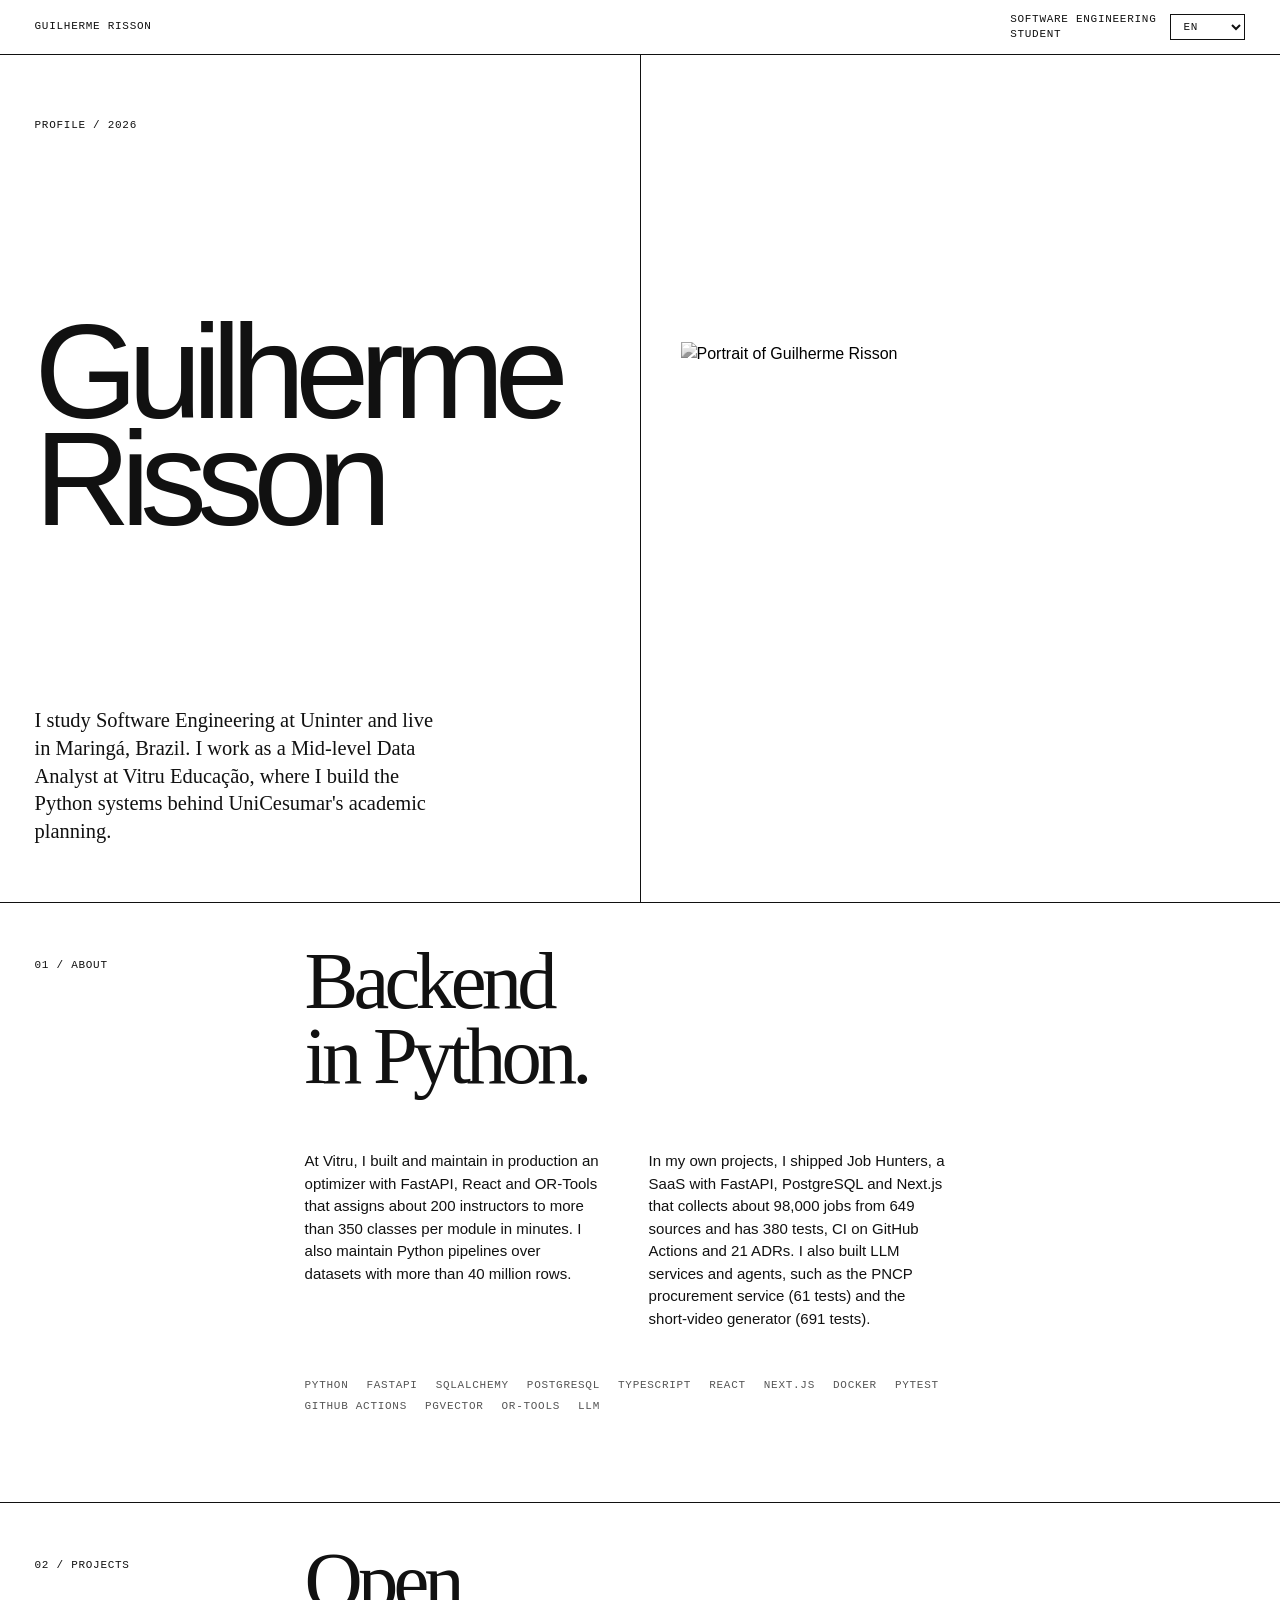
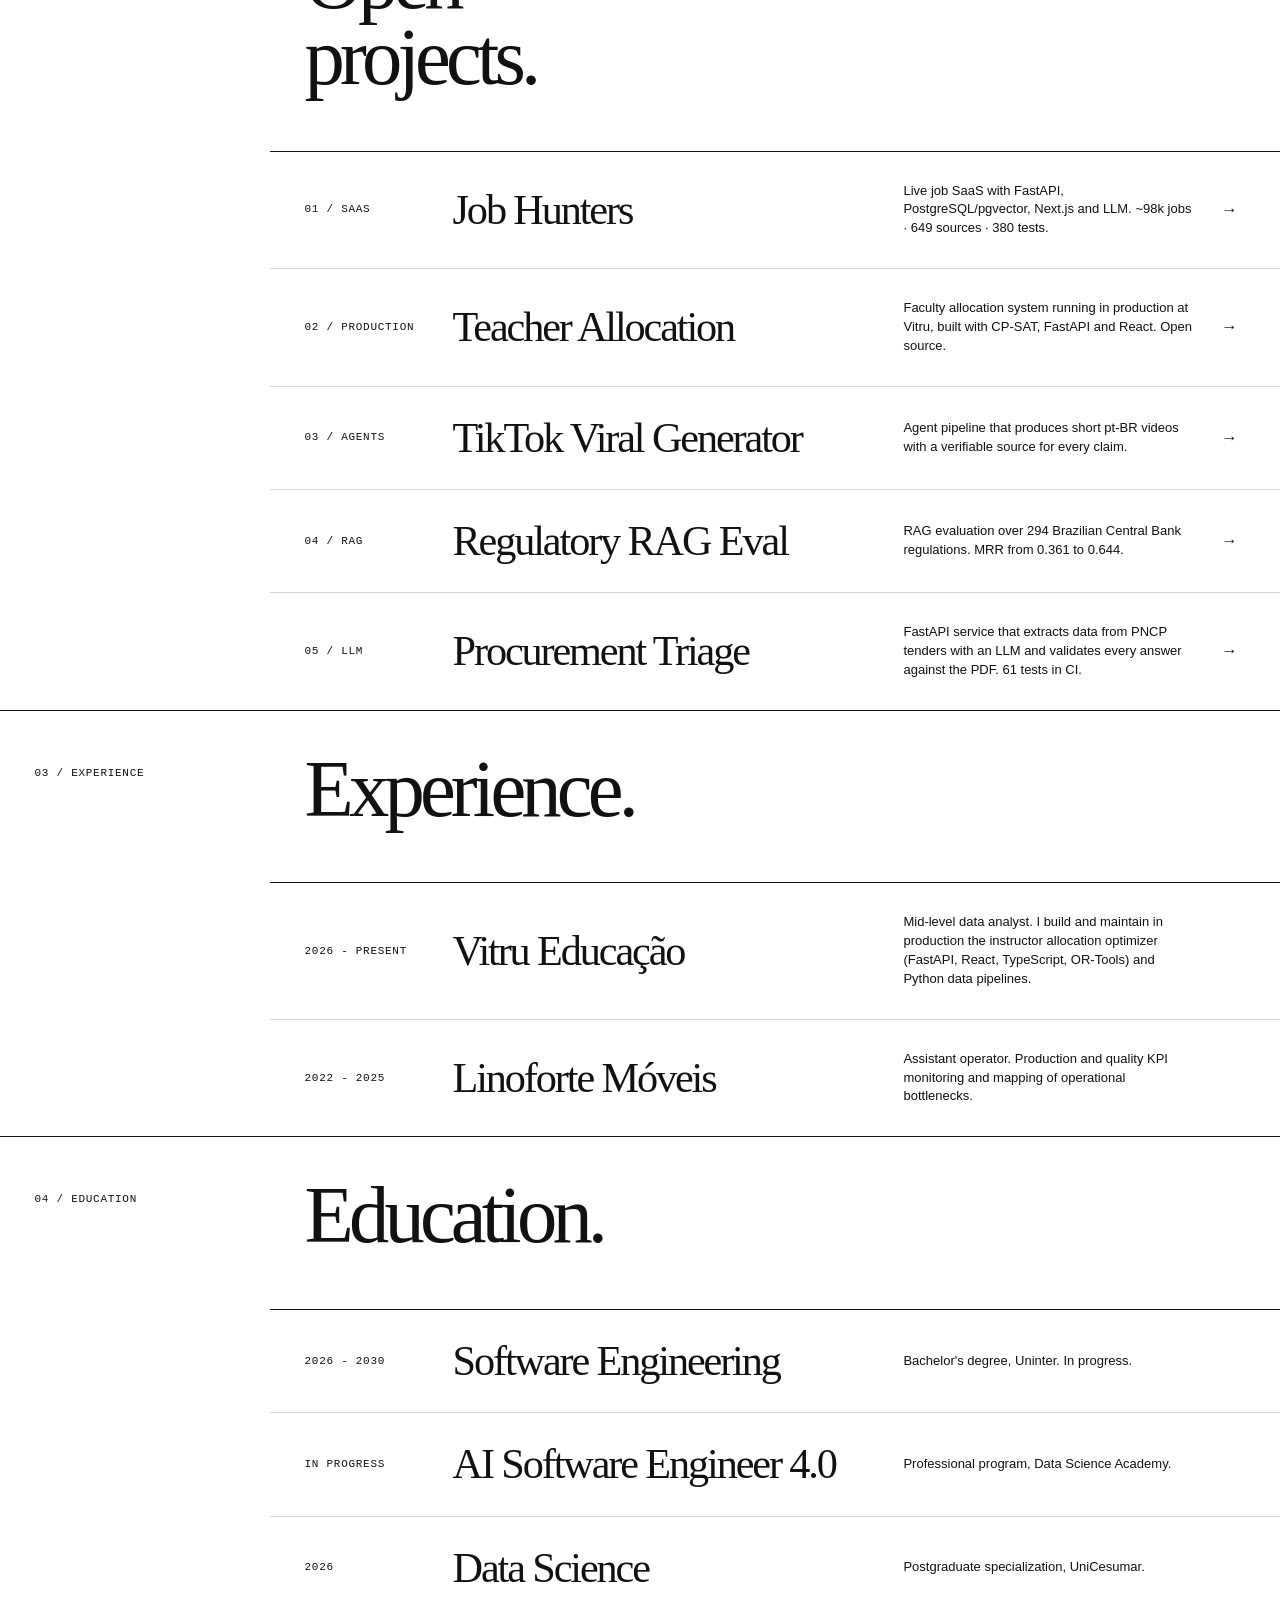
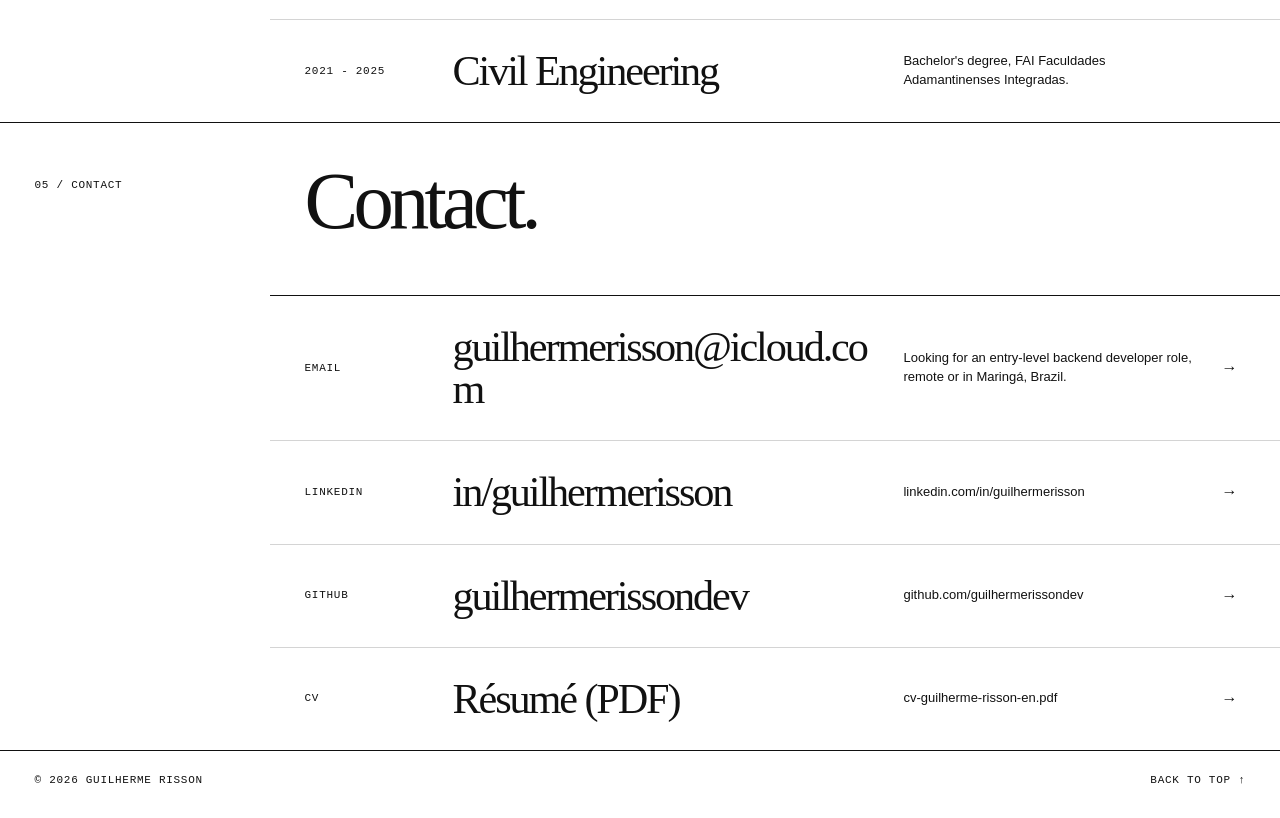
==== index.html @ c30861f2 "Position portfolio as software engineering student and revise copy Headline, hero, about, RAG card a" ====
<!doctype html>
<html lang="pt-BR">
<head>
<meta charset="utf-8">
<meta name="viewport" content="width=device-width, initial-scale=1">
<title>Guilherme Risson · Software Engineering Student</title>
<meta name="description" content="Estudante de Engenharia de Software com foco em backend: Python, FastAPI, PostgreSQL e React, sistema em produção na Vitru Educação, testes automatizados e CI.">
<link rel="icon" href="data:image/svg+xml,<svg xmlns='http://www.w3.org/2000/svg' viewBox='0 0 100 100'><circle cx='50' cy='50' r='38' fill='%23111'/></svg>">

<meta property="og:type" content="profile">
<meta property="og:title" content="Guilherme Risson · Software Engineering Student">
<meta property="og:description" content="Estudante de Engenharia de Software. Backend com Python, FastAPI e PostgreSQL, sistema em produção na Vitru e SaaS no ar com testes automatizados e CI.">
<meta property="og:url" content="https://guilhermerissondev.github.io/">
<meta property="og:image" content="https://guilhermerissondev.github.io/guilherme-risson.jpg">

<style>
 :root {
 --ink: #111111;
 --muted: #555555;
 --rule: #d4d4d4;
 --hover: #f4f4f4;
 --pad: clamp(20px, 2.7vw, 38px);

 --sans: "Helvetica Neue", Helvetica, Arial, sans-serif;
 --serif: "Iowan Old Style", Baskerville, "Times New Roman", Times, serif;
 --mono: SFMono-Regular, Consolas, "Liberation Mono", Menlo, monospace;
 }

 * { box-sizing: border-box; }
 html { -webkit-text-size-adjust: 100%; scroll-behavior: smooth; }
 @media (prefers-reduced-motion: reduce) { html { scroll-behavior: auto; } }

 body {
 margin: 0;
 background: #fff;
 color: var(--ink);
 font-family: var(--sans);
 font-size: 16px;
 line-height: 1.5;
 -webkit-font-smoothing: antialiased;
 }

 a { color: inherit; text-decoration: none; }
 :focus-visible { outline: 2px solid var(--ink); outline-offset: 3px; }

.label {
 font-family: var(--mono);
 font-size: 11px;
 font-weight: 500;
 letter-spacing: 0.065em;
 text-transform: uppercase;
 line-height: 1.35;
 }

 /* -------------------------------- topo -------------------------------- */

.top {
 position: sticky;
 top: 0;
 z-index: 5;
 display: flex;
 justify-content: space-between;
 align-items: center;
 gap: 20px;
 padding: 12px var(--pad);
 background: #fff;
 border-bottom: 1px solid var(--ink);
 }
.top.role { text-align: right; }
.top-right { display: flex; align-items: center; gap: 14px; }
.lang {
 font-family: var(--mono);
 font-size: 11px;
 font-weight: 500;
 letter-spacing: 0.065em;
 color: var(--ink);
 background: #fff;
 border: 1px solid var(--ink);
 border-radius: 0;
 padding: 5px 8px;
 cursor: pointer;
 }

 /* -------------------------------- hero -------------------------------- */

.hero {
 display: grid;
 grid-template-columns: 1fr 1fr;
 min-height: calc(100vh - 52px);
 border-bottom: 1px solid var(--ink);
 }
.hero-text {
 display: flex;
 flex-direction: column;
 justify-content: space-between;
 gap: 56px;
 padding: 52px var(--pad) 56px;
 }
 h1 {
 margin: 0;
 font-weight: 400;
 font-size: clamp(64px, 10.4vw, 168px);
 line-height: 0.8;
 letter-spacing: -0.075em;
 }
.intro {
 margin: 0;
 max-width: 40ch;
 font-family: var(--serif);
 font-size: clamp(18px, 1.6vw, 22px);
 line-height: 1.35;
 }
.portrait {
 display: flex;
 align-items: flex-end;
 justify-content: center;
 overflow: hidden;
 border-left: 1px solid var(--ink);
 }
.portrait img {
 display: block;
 width: min(100%, 560px);
 height: auto;
 filter: grayscale(1) contrast(1.15);
 mix-blend-mode: multiply;
 }

 /* ------------------------------- secoes ------------------------------- */

 section {
 display: grid;
 grid-template-columns: minmax(0, 270px) minmax(0, 1fr);
 border-bottom: 1px solid var(--ink);
 scroll-margin-top: 52px;
 }
 section >.label { padding: 44px var(--pad); }
.body { padding: 40px var(--pad) 88px; }

 h2 {
 margin: 0 0 56px;
 font-family: var(--serif);
 font-weight: 400;
 font-size: clamp(44px, 6.3vw, 91px);
 line-height: 0.94;
 letter-spacing: -0.06em;
 }

.cols {
 display: grid;
 grid-template-columns: 1fr 1fr;
 gap: 48px;
 max-width: 640px;
 }
.cols p { margin: 0; font-size: 15px; }

.stack {
 margin: 48px 0 0;
 display: flex;
 flex-wrap: wrap;
 gap: 6px 18px;
 max-width: 640px;
 color: var(--muted);
 }

 /* ------------------------------- linhas ------------------------------- */

.rows {
 margin: 0 calc(var(--pad) * -1) -88px;
 border-top: 1px solid var(--ink);
 }
.row {
 display: grid;
 grid-template-columns: 120px minmax(0, 1fr) minmax(0, 290px) 24px;
 gap: 28px;
 align-items: center;
 padding: 30px var(--pad);
 border-bottom: 1px solid var(--rule);
 }
.row:last-child { border-bottom: 0; }
 a.row { transition: background-color.15s ease; }
 a.row:hover { background: var(--hover); }
.row.label { color: var(--muted); }
.row h3 {
 margin: 0;
 font-family: var(--serif);
 font-weight: 400;
 font-size: clamp(28px, 3.3vw, 44px);
 line-height: 1;
 letter-spacing: -0.05em;
 overflow-wrap: anywhere;
 }
.row p { margin: 0; font-size: 13px; line-height: 1.45; }
.row.arrow { font-size: 18px; text-align: right; }

 /* ------------------------------- rodape ------------------------------- */

 footer {
 display: flex;
 justify-content: space-between;
 gap: 20px;
 padding: 22px var(--pad) 30px;
 }

 /* ------------------------------ estreito ------------------------------ */

 @media (max-width: 860px) {
 .hero { grid-template-columns: 1fr; min-height: 0; }
 .hero-text { gap: 40px; padding-bottom: 40px; }
 .portrait { border-left: 0; border-top: 1px solid var(--ink); }
 .portrait img { width: min(80%, 360px); }

 section { grid-template-columns: 1fr; }
 section >.label { padding-bottom: 0; }
 .body { padding-top: 24px; }
 h2 { margin-bottom: 40px; }
 .cols { grid-template-columns: 1fr; gap: 20px; }

 .row { grid-template-columns: minmax(0, 1fr) 24px; gap: 10px 16px; padding: 24px var(--pad); }
 .row > :not(.arrow) { grid-column: 1; }
 .row.arrow { grid-column: 2; grid-row: 1 / span 3; align-self: center; }
 }
</style>
</head>
<body>

<header class="top" id="topo">
 <a class="label" href="#topo">Guilherme Risson</a>
 <div class="top-right">
 <span class="label role">Software Engineering<br>Student</span>
 <select class="lang" id="lang" aria-label="Idioma">
 <option value="pt">PT-BR</option>
 <option value="en">EN</option>
 <option value="es">ES</option>
 </select>
 </div>
</header>

<main>

<div class="hero">
 <div class="hero-text">
 <p class="label" data-i18n="hero.label">Perfil / 2026</p>
 <h1>Guilherme<br>Risson</h1>
 <p class="intro" data-i18n="hero.intro">Estudo Engenharia de Software na Uninter e moro em Maringá (PR). Trabalho como Analista de Dados Pleno na Vitru Educação, onde desenvolvo em Python os sistemas do planejamento acadêmico da UniCesumar.</p>
 </div>
 <div class="portrait">
 <img src="guilherme-risson.jpg" width="400" height="400" alt="Retrato de Guilherme Risson" data-i18n-alt="hero.alt">
 </div>
</div>

<section id="sobre">
 <p class="label" data-i18n="about.label">01 / Sobre</p>
 <div class="body">
 <h2 data-i18n="about.h2">Backend<br>em Python.</h2>
 <div class="cols">
 <p data-i18n="about.p1">Na Vitru, desenvolvi e mantenho em produção um otimizador com FastAPI, React e OR-Tools que distribui cerca de 200 docentes em mais de 350 turmas por módulo em minutos. Também mantenho pipelines em Python sobre bases com mais de 40 milhões de linhas.</p>
 <p data-i18n="about.p2">Nos projetos pessoais, publiquei o Job Hunters, um SaaS com FastAPI, PostgreSQL e Next.js que coleta cerca de 98 mil vagas de 649 fontes e tem 380 testes, CI no GitHub Actions e 21 ADRs. Também construí APIs e agentes com LLM, como o serviço de editais do PNCP (61 testes) e o gerador de vídeos curtos (691 testes).</p>
 </div>
 <p class="stack label">
 <span>Python</span><span>FastAPI</span><span>SQLAlchemy</span><span>PostgreSQL</span><span>TypeScript</span><span>React</span><span>Next.js</span><span>Docker</span><span>pytest</span><span>GitHub Actions</span><span>pgvector</span><span>OR-Tools</span><span>LLM</span>
 </p>
 </div>
</section>

<section id="projetos">
 <p class="label" data-i18n="proj.label">02 / Projetos</p>
 <div class="body">
 <h2 data-i18n="proj.h2">Projetos<br>abertos.</h2>
 <div class="rows">
 <a class="row" href="https://github.com/guilhermerissondev/job-hunters">
 <span class="label" data-i18n="p1.cat">01 / SaaS</span>
 <h3>Job Hunters</h3>
 <p data-i18n="p1.desc">SaaS de vagas no ar com FastAPI, PostgreSQL/pgvector, Next.js e LLM. ~98 mil vagas · 649 fontes · 380 testes.</p>
 <span class="arrow" aria-hidden="true">→</span>
 </a>
 <a class="row" href="https://github.com/guilhermerissondev/teacher-allocation-optimizer">
 <span class="label" data-i18n="p2.cat">02 / Produção</span>
 <h3>Teacher Allocation</h3>
 <p data-i18n="p2.desc">Sistema de alocação docente em produção na Vitru, com CP-SAT, FastAPI e React. Código aberto.</p>
 <span class="arrow" aria-hidden="true">→</span>
 </a>
 <a class="row" href="https://github.com/guilhermerissondev/tiktok-viral-generator">
 <span class="label" data-i18n="p3.cat">03 / Agentes</span>
 <h3>TikTok Viral Generator</h3>
 <p data-i18n="p3.desc">Pipeline de agentes que produz vídeos curtos em pt-BR com fonte verificável em cada fato.</p>
 <span class="arrow" aria-hidden="true">→</span>
 </a>
 <a class="row" href="https://github.com/guilhermerissondev/regulatory-rag-eval">
 <span class="label" data-i18n="p4.cat">04 / RAG</span>
 <h3>Regulatory RAG Eval</h3>
 <p data-i18n="p4.desc">Avaliação de RAG sobre 294 normativos do BACEN. MRR de 0,361 para 0,644.</p>
 <span class="arrow" aria-hidden="true">→</span>
 </a>
 <a class="row" href="https://github.com/guilhermerissondev/procurement-triage-service">
 <span class="label" data-i18n="p5.cat">05 / LLM</span>
 <h3>Procurement Triage</h3>
 <p data-i18n="p5.desc">API FastAPI que extrai dados de editais do PNCP com LLM e valida cada resposta no PDF. 61 testes no CI.</p>
 <span class="arrow" aria-hidden="true">→</span>
 </a>
 </div>
 </div>
</section>

<section id="experiencia">
 <p class="label" data-i18n="exp.label">03 / Experiência</p>
 <div class="body">
 <h2 data-i18n="exp.h2">Experiência.</h2>
 <div class="rows">
 <div class="row">
 <span class="label" data-i18n="exp1.when">2026 - hoje</span>
 <h3>Vitru Educação</h3>
 <p data-i18n="exp1.desc">Analista de dados pleno. Desenvolvo e mantenho em produção o otimizador de alocação docente (FastAPI, React, TypeScript, OR-Tools) e pipelines de dados em Python.</p>
 <span></span>
 </div>
 <div class="row">
 <span class="label">2022 - 2025</span>
 <h3>Linoforte Móveis</h3>
 <p data-i18n="exp2.desc">Operador assistente. Monitoramento de KPIs de produção e qualidade e mapeamento de gargalos operacionais.</p>
 <span></span>
 </div>
 </div>
 </div>
</section>

<section id="formacao">
 <p class="label" data-i18n="edu.label">04 / Formação</p>
 <div class="body">
 <h2 data-i18n="edu.h2">Formação.</h2>
 <div class="rows">
 <div class="row">
 <span class="label">2026 - 2030</span>
 <h3 data-i18n="edu1.h3">Engenharia de Software</h3>
 <p data-i18n="edu1.desc">Bacharelado, Uninter. Em andamento.</p>
 <span></span>
 </div>
 <div class="row">
 <span class="label" data-i18n="edu2.when">Em andamento</span>
 <h3>AI Software Engineer 4.0</h3>
 <p data-i18n="edu2.desc">Formação, Data Science Academy.</p>
 <span></span>
 </div>
 <div class="row">
 <span class="label">2026</span>
 <h3 data-i18n="edu3.h3">Ciência de Dados</h3>
 <p data-i18n="edu3.desc">Pós-graduação, UniCesumar.</p>
 <span></span>
 </div>
 <div class="row">
 <span class="label">2021 - 2025</span>
 <h3 data-i18n="edu4.h3">Engenharia Civil</h3>
 <p data-i18n="edu4.desc">Bacharelado, FAI Faculdades Adamantinenses Integradas.</p>
 <span></span>
 </div>
 </div>
 </div>
</section>

<section id="contato">
 <p class="label" data-i18n="contact.label">05 / Contato</p>
 <div class="body">
 <h2 data-i18n="contact.h2">Contato.</h2>
 <div class="rows">
 <a class="row" href="mailto:guilhermerisson@icloud.com">
 <span class="label" data-i18n="contact.email">E-mail</span>
 <h3>guilhermerisson@icloud.com</h3>
 <p data-i18n="contact.emailDesc">Busco vaga júnior como desenvolvedor backend, remota ou em Maringá (PR).</p>
 <span class="arrow" aria-hidden="true">→</span>
 </a>
 <a class="row" href="https://www.linkedin.com/in/guilhermerisson/">
 <span class="label">LinkedIn</span>
 <h3>in/guilhermerisson</h3>
 <p>linkedin.com/in/guilhermerisson</p>
 <span class="arrow" aria-hidden="true">→</span>
 </a>
 <a class="row" href="https://github.com/guilhermerissondev">
 <span class="label">GitHub</span>
 <h3>guilhermerissondev</h3>
 <p>github.com/guilhermerissondev</p>
 <span class="arrow" aria-hidden="true">→</span>
 </a>
 <a class="row" href="cv-guilherme-risson.pdf" target="_blank" rel="noopener" data-i18n-href="contact.cvFile">
 <span class="label">CV</span>
 <h3 data-i18n="contact.cv">Currículo em PDF</h3>
 <p data-i18n="contact.cvFile">cv-guilherme-risson.pdf</p>
 <span class="arrow" aria-hidden="true">→</span>
 </a>
 </div>
 </div>
</section>

</main>

<footer>
 <span class="label">© 2026 Guilherme Risson</span>
 <a class="label" href="#topo" data-i18n="footer.top">Voltar ao topo ↑</a>
</footer>

<script>
 const I18N = {
 en: {
 "hero.label": "Profile / 2026",
 "hero.intro": "I study Software Engineering at Uninter and live in Maringá, Brazil. I work as a Mid-level Data Analyst at Vitru Educação, where I build the Python systems behind UniCesumar's academic planning.",
 "hero.alt": "Portrait of Guilherme Risson",
 "about.label": "01 / About",
 "about.h2": "Backend<br>in Python.",
 "about.p1": "At Vitru, I built and maintain in production an optimizer with FastAPI, React and OR-Tools that assigns about 200 instructors to more than 350 classes per module in minutes. I also maintain Python pipelines over datasets with more than 40 million rows.",
 "about.p2": "In my own projects, I shipped Job Hunters, a SaaS with FastAPI, PostgreSQL and Next.js that collects about 98,000 jobs from 649 sources and has 380 tests, CI on GitHub Actions and 21 ADRs. I also built LLM services and agents, such as the PNCP procurement service (61 tests) and the short-video generator (691 tests).",
 "proj.label": "02 / Projects",
 "proj.h2": "Open<br>projects.",
 "p1.cat": "01 / SaaS",
 "p1.desc": "Live job SaaS with FastAPI, PostgreSQL/pgvector, Next.js and LLM. ~98k jobs · 649 sources · 380 tests.",
 "p2.cat": "02 / Production",
 "p2.desc": "Faculty allocation system running in production at Vitru, built with CP-SAT, FastAPI and React. Open source.",
 "p3.cat": "03 / Agents",
 "p3.desc": "Agent pipeline that produces short pt-BR videos with a verifiable source for every claim.",
 "p4.cat": "04 / RAG",
 "p4.desc": "RAG evaluation over 294 Brazilian Central Bank regulations. MRR from 0.361 to 0.644.",
 "p5.cat": "05 / LLM",
 "p5.desc": "FastAPI service that extracts data from PNCP tenders with an LLM and validates every answer against the PDF. 61 tests in CI.",
 "exp.label": "03 / Experience",
 "exp.h2": "Experience.",
 "exp1.when": "2026 - present",
 "exp1.desc": "Mid-level data analyst. I build and maintain in production the instructor allocation optimizer (FastAPI, React, TypeScript, OR-Tools) and Python data pipelines.",
 "exp2.desc": "Assistant operator. Production and quality KPI monitoring and mapping of operational bottlenecks.",
 "edu.label": "04 / Education",
 "edu.h2": "Education.",
 "edu1.h3": "Software Engineering",
 "edu1.desc": "Bachelor's degree, Uninter. In progress.",
 "edu2.when": "In progress",
 "edu2.desc": "Professional program, Data Science Academy.",
 "edu3.h3": "Data Science",
 "edu3.desc": "Postgraduate specialization, UniCesumar.",
 "edu4.h3": "Civil Engineering",
 "edu4.desc": "Bachelor's degree, FAI Faculdades Adamantinenses Integradas.",
 "contact.label": "05 / Contact",
 "contact.h2": "Contact.",
 "contact.email": "Email",
 "contact.emailDesc": "Looking for an entry-level backend developer role, remote or in Maringá, Brazil.",
 "contact.cv": "Résumé (PDF)",
 "contact.cvFile": "cv-guilherme-risson-en.pdf",
 "footer.top": "Back to top ↑",
 },
 es: {
 "hero.label": "Perfil / 2026",
 "hero.intro": "Estudio Ingeniería de Software en Uninter y vivo en Maringá, Brasil. Trabajo como Analista de Datos Pleno en Vitru Educação, donde desarrollo en Python los sistemas de planificación académica de UniCesumar.",
 "hero.alt": "Retrato de Guilherme Risson",
 "about.label": "01 / Sobre mí",
 "about.h2": "Backend<br>en Python.",
 "about.p1": "En Vitru, desarrollé y mantengo en producción un optimizador con FastAPI, React y OR-Tools que asigna cerca de 200 docentes a más de 350 clases por módulo en minutos. También mantengo pipelines en Python sobre bases con más de 40 millones de filas.",
 "about.p2": "En proyectos personales, publiqué Job Hunters, un SaaS con FastAPI, PostgreSQL y Next.js que recopila cerca de 98 mil vacantes de 649 fuentes y tiene 380 pruebas, CI en GitHub Actions y 21 ADRs. También construí APIs y agentes con LLM, como el servicio de licitaciones del PNCP (61 pruebas) y el generador de videos cortos (691 pruebas).",
 "proj.label": "02 / Proyectos",
 "proj.h2": "Proyectos<br>abiertos.",
 "p1.cat": "01 / SaaS",
 "p1.desc": "SaaS de vacantes en línea con FastAPI, PostgreSQL/pgvector, Next.js y LLM. ~98 mil vacantes · 649 fuentes · 380 pruebas.",
 "p2.cat": "02 / Producción",
 "p2.desc": "Sistema de asignación docente en producción en Vitru, desarrollado con CP-SAT, FastAPI y React. Código abierto.",
 "p3.cat": "03 / Agentes",
 "p3.desc": "Pipeline de agentes que produce videos cortos en pt-BR con una fuente verificable para cada afirmación.",
 "p4.cat": "04 / RAG",
 "p4.desc": "Evaluación de RAG sobre 294 normas del Banco Central de Brasil. MRR de 0,361 a 0,644.",
 "p5.cat": "05 / LLM",
 "p5.desc": "Servicio FastAPI que extrae datos de licitaciones del PNCP con un LLM y valida cada respuesta en el PDF. 61 pruebas en CI.",
 "exp.label": "03 / Experiencia",
 "exp.h2": "Experiencia.",
 "exp1.when": "2026 - actual",
 "exp1.desc": "Analista de datos pleno. Desarrollo y mantengo en producción el optimizador de asignación docente (FastAPI, React, TypeScript, OR-Tools) y pipelines de datos en Python.",
 "exp2.desc": "Operador asistente. Monitoreo de KPIs de producción y calidad y mapeo de cuellos de botella operativos.",
 "edu.label": "04 / Formación",
 "edu.h2": "Formación.",
 "edu1.h3": "Ingeniería de Software",
 "edu1.desc": "Grado, Uninter. En curso.",
 "edu2.when": "En curso",
 "edu2.desc": "Programa, Data Science Academy.",
 "edu3.h3": "Ciencia de Datos",
 "edu3.desc": "Posgrado, UniCesumar.",
 "edu4.h3": "Ingeniería Civil",
 "edu4.desc": "Grado, FAI Faculdades Adamantinenses Integradas.",
 "contact.label": "05 / Contacto",
 "contact.h2": "Contacto.",
 "contact.email": "Correo",
 "contact.emailDesc": "Busco un puesto junior como desarrollador backend, remoto o en Maringá, Brasil.",
 "contact.cv": "Currículum en PDF (inglés)",
 "contact.cvFile": "cv-guilherme-risson-en.pdf",
 "footer.top": "Volver arriba ↑",
 },
 };

 const HTML_LANG = { pt: "pt-BR", en: "en", es: "es" };
 const textNodes = document.querySelectorAll("[data-i18n]");
 const altNodes = document.querySelectorAll("[data-i18n-alt]");
 const hrefNodes = document.querySelectorAll("[data-i18n-href]");
 I18N.pt = {};
 textNodes.forEach((el) => { I18N.pt[el.dataset.i18n] = el.innerHTML; });
 altNodes.forEach((el) => { I18N.pt[el.dataset.i18nAlt] = el.alt; });
 hrefNodes.forEach((el) => { I18N.pt[el.dataset.i18nHref] = el.getAttribute("href"); });

 const select = document.getElementById("lang");

 function setLang(lang) {
 const dict = I18N[lang] || I18N.pt;
 textNodes.forEach((el) => { el.innerHTML = dict[el.dataset.i18n] ?? I18N.pt[el.dataset.i18n]; });
 altNodes.forEach((el) => { el.alt = dict[el.dataset.i18nAlt] ?? I18N.pt[el.dataset.i18nAlt]; });
 hrefNodes.forEach((el) => { el.setAttribute("href", dict[el.dataset.i18nHref] ?? I18N.pt[el.dataset.i18nHref]); });
 document.documentElement.lang = HTML_LANG[lang];
 select.value = lang;
 }

 function initialLang() {
 const fromUrl = new URLSearchParams(location.search).get("lang");
 if (fromUrl in HTML_LANG) return fromUrl;
 const saved = localStorage.getItem("lang");
 if (saved in HTML_LANG) return saved;
 const nav = (navigator.language || "pt").slice(0, 2);
 return nav === "pt" ? "pt" : nav === "es" ? "es" : "en";
 }

 select.addEventListener("change", () => {
 const lang = select.value;
 localStorage.setItem("lang", lang);
 const url = new URL(location.href);
 if (lang === "pt") url.searchParams.delete("lang"); else url.searchParams.set("lang", lang);
 history.replaceState(null, "", url);
 setLang(lang);
 });

 setLang(initialLang());
</script>

</body>
</html>
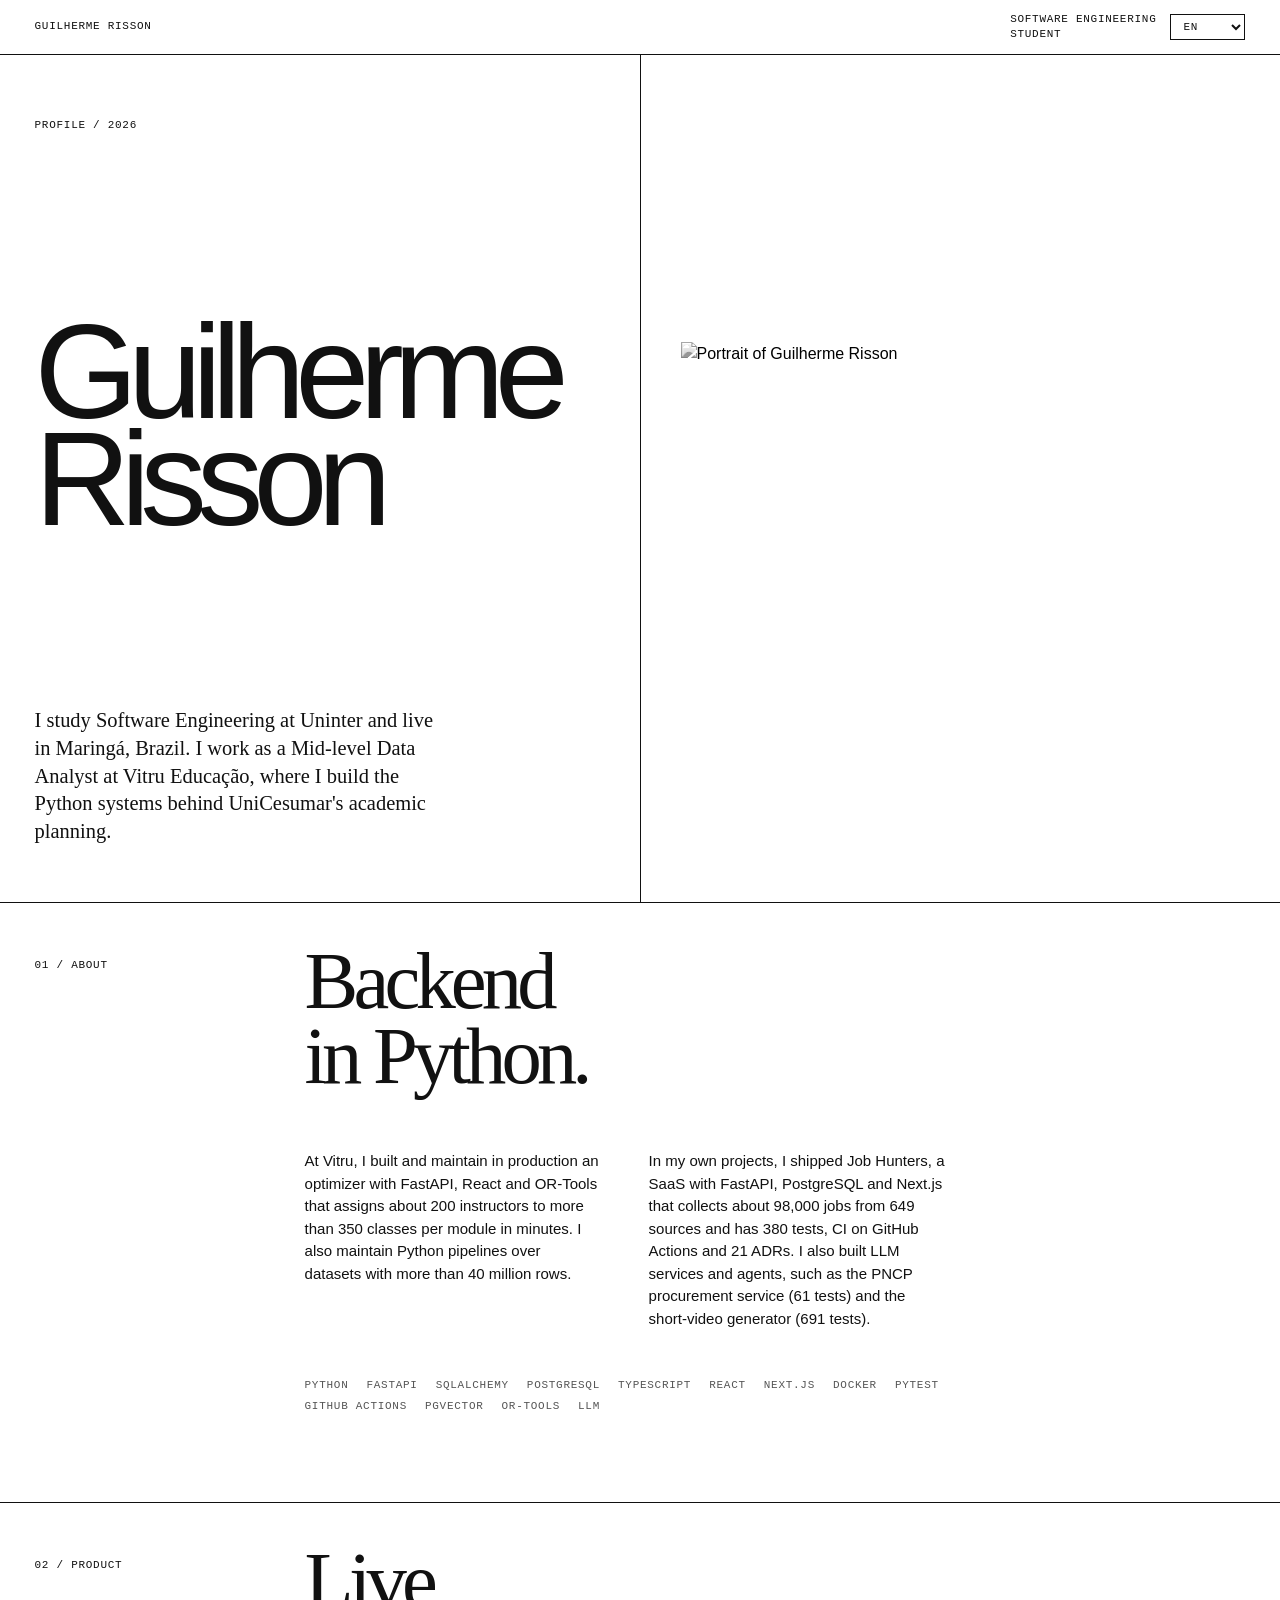
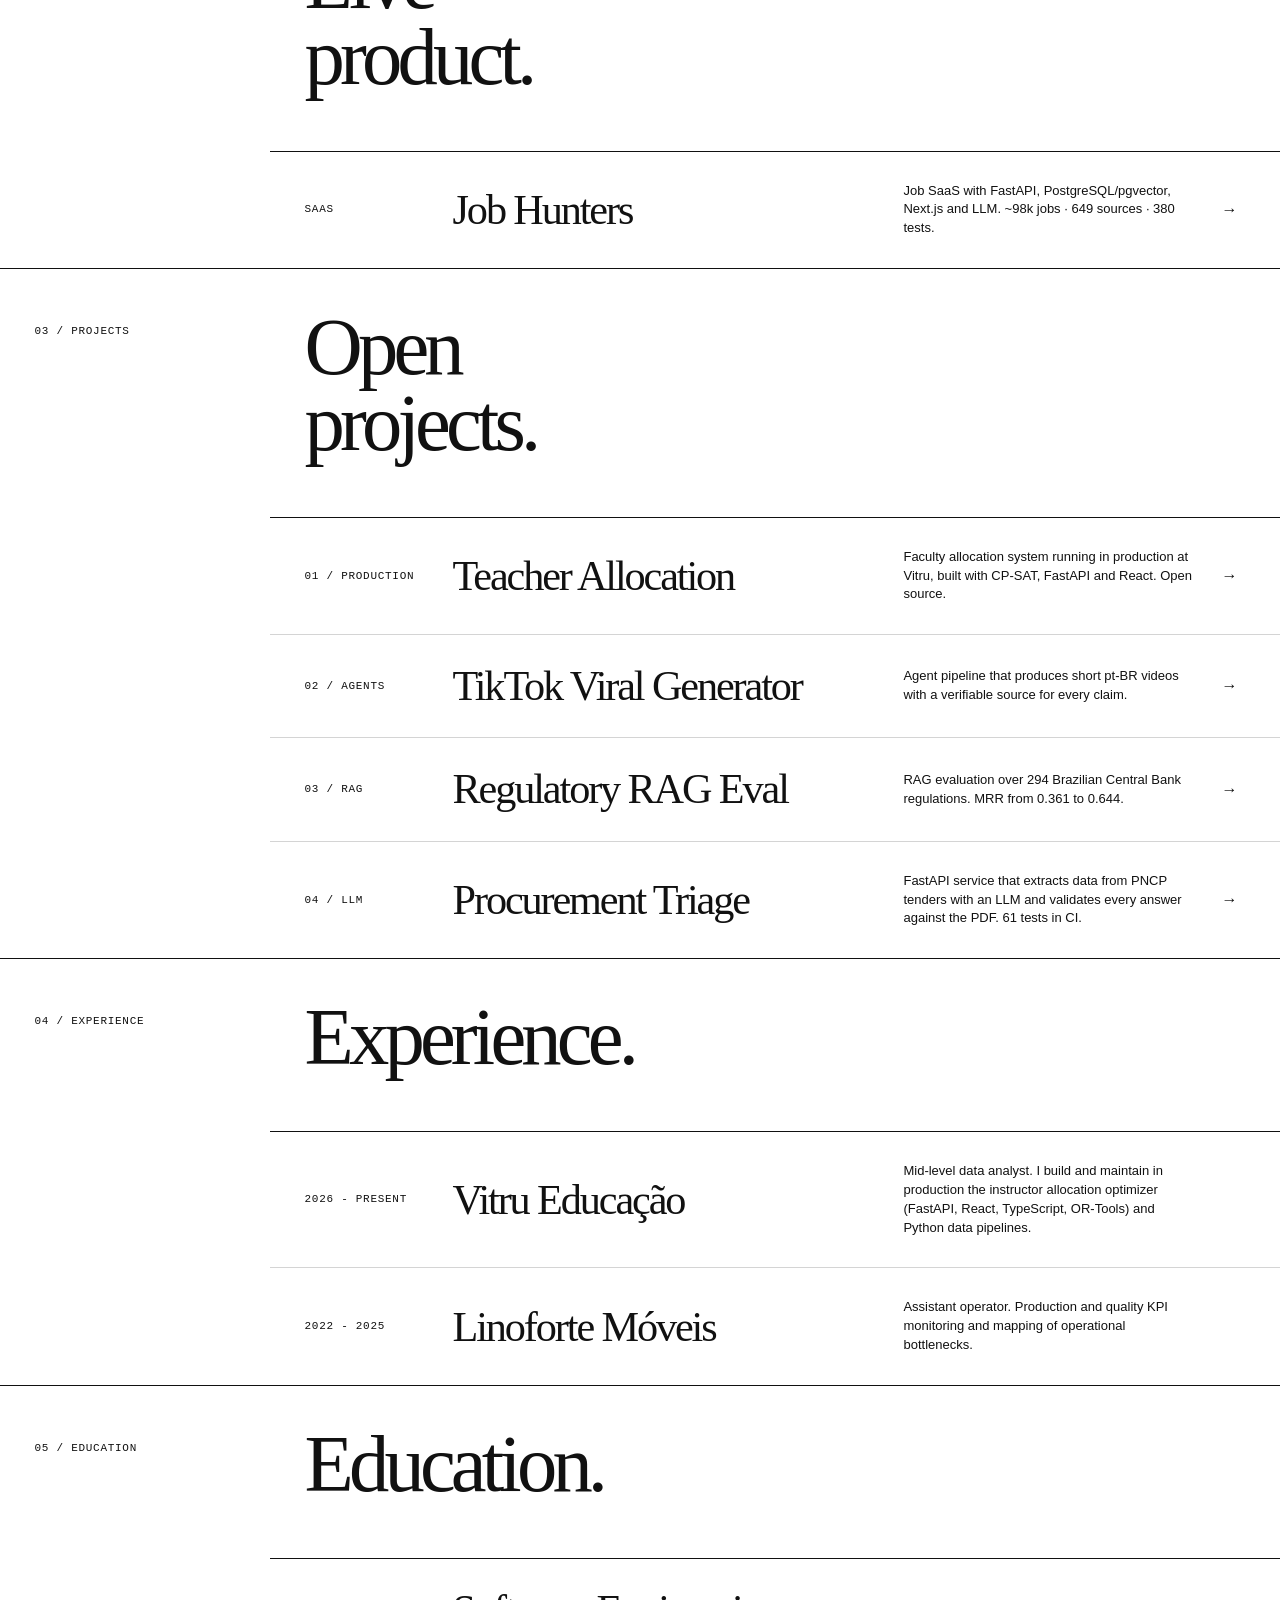
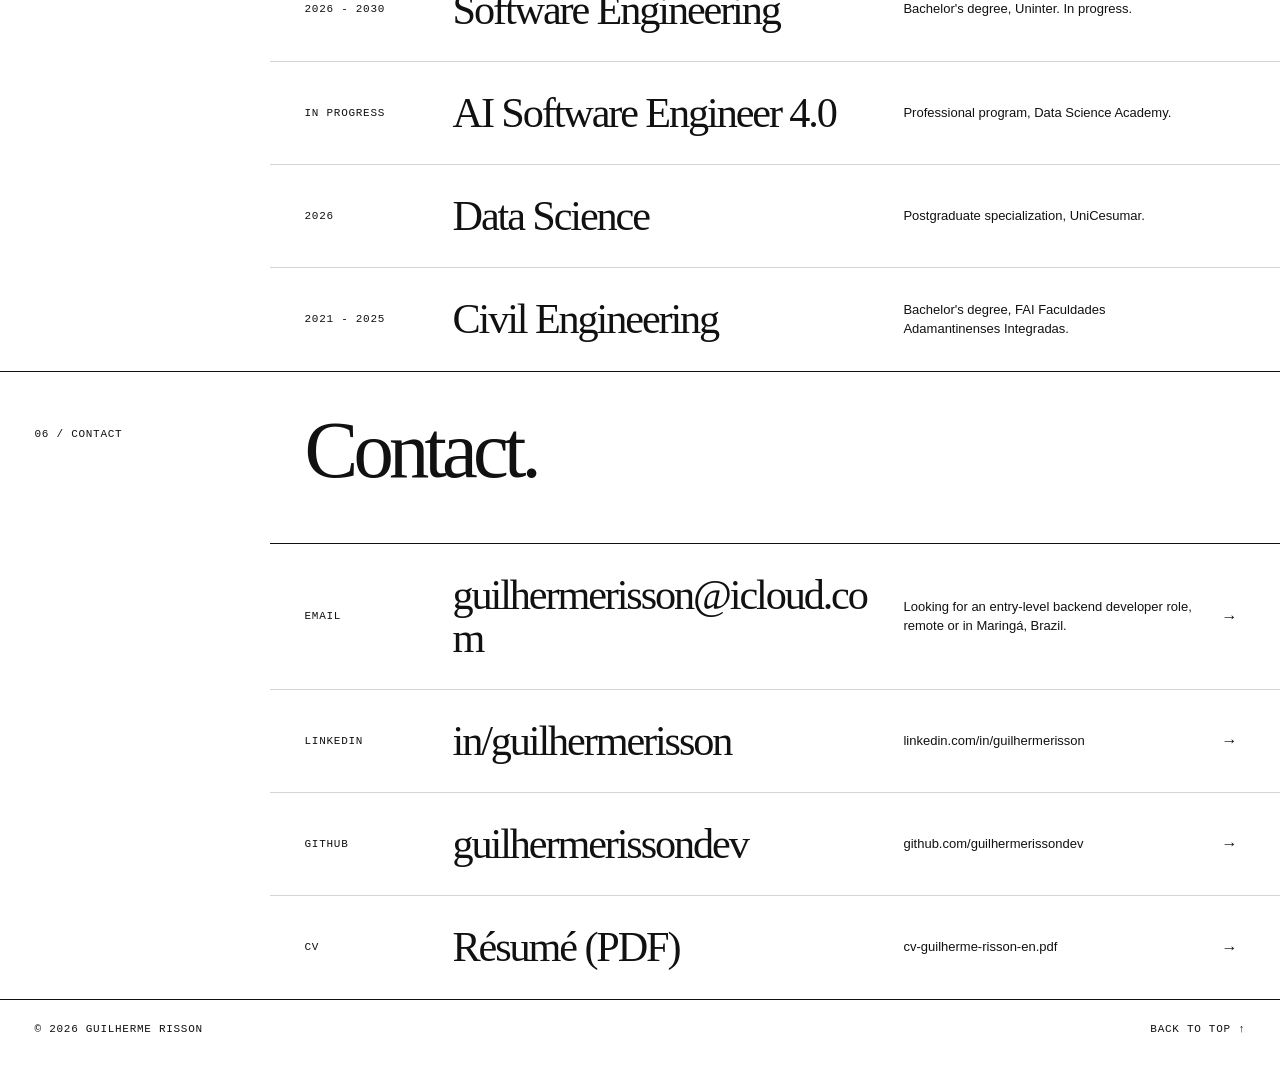
==== commit a6ebbe1e: "Move Job Hunters to its own Live product section Its repository is now private, so it no longer belo" ====
--- a/index.html
+++ b/index.html
@@ -262,39 +262,48 @@
  </div>
 </section>
 
+<section id="produto">
+ <p class="label" data-i18n="prod.label">02 / Produto</p>
+ <div class="body">
+ <h2 data-i18n="prod.h2">Produto<br>no ar.</h2>
+ <div class="rows">
+ <a class="row" href="https://job-hunters-ebon.vercel.app">
+ <span class="label" data-i18n="prod1.cat">SaaS</span>
+ <h3>Job Hunters</h3>
+ <p data-i18n="prod1.desc">SaaS de vagas com FastAPI, PostgreSQL/pgvector, Next.js e LLM. ~98 mil vagas · 649 fontes · 380 testes.</p>
+ <span class="arrow" aria-hidden="true">→</span>
+ </a>
+ </div>
+ </div>
+</section>
+
 <section id="projetos">
- <p class="label" data-i18n="proj.label">02 / Projetos</p>
+ <p class="label" data-i18n="proj.label">03 / Projetos</p>
  <div class="body">
  <h2 data-i18n="proj.h2">Projetos<br>abertos.</h2>
  <div class="rows">
- <a class="row" href="https://github.com/guilhermerissondev/job-hunters">
- <span class="label" data-i18n="p1.cat">01 / SaaS</span>
- <h3>Job Hunters</h3>
- <p data-i18n="p1.desc">SaaS de vagas no ar com FastAPI, PostgreSQL/pgvector, Next.js e LLM. ~98 mil vagas · 649 fontes · 380 testes.</p>
- <span class="arrow" aria-hidden="true">→</span>
- </a>
  <a class="row" href="https://github.com/guilhermerissondev/teacher-allocation-optimizer">
- <span class="label" data-i18n="p2.cat">02 / Produção</span>
+ <span class="label" data-i18n="p1.cat">01 / Produção</span>
  <h3>Teacher Allocation</h3>
- <p data-i18n="p2.desc">Sistema de alocação docente em produção na Vitru, com CP-SAT, FastAPI e React. Código aberto.</p>
+ <p data-i18n="p1.desc">Sistema de alocação docente em produção na Vitru, com CP-SAT, FastAPI e React. Código aberto.</p>
  <span class="arrow" aria-hidden="true">→</span>
  </a>
  <a class="row" href="https://github.com/guilhermerissondev/tiktok-viral-generator">
- <span class="label" data-i18n="p3.cat">03 / Agentes</span>
+ <span class="label" data-i18n="p2.cat">02 / Agentes</span>
  <h3>TikTok Viral Generator</h3>
- <p data-i18n="p3.desc">Pipeline de agentes que produz vídeos curtos em pt-BR com fonte verificável em cada fato.</p>
+ <p data-i18n="p2.desc">Pipeline de agentes que produz vídeos curtos em pt-BR com fonte verificável em cada fato.</p>
  <span class="arrow" aria-hidden="true">→</span>
  </a>
  <a class="row" href="https://github.com/guilhermerissondev/regulatory-rag-eval">
- <span class="label" data-i18n="p4.cat">04 / RAG</span>
+ <span class="label" data-i18n="p3.cat">03 / RAG</span>
  <h3>Regulatory RAG Eval</h3>
- <p data-i18n="p4.desc">Avaliação de RAG sobre 294 normativos do BACEN. MRR de 0,361 para 0,644.</p>
+ <p data-i18n="p3.desc">Avaliação de RAG sobre 294 normativos do BACEN. MRR de 0,361 para 0,644.</p>
  <span class="arrow" aria-hidden="true">→</span>
  </a>
  <a class="row" href="https://github.com/guilhermerissondev/procurement-triage-service">
- <span class="label" data-i18n="p5.cat">05 / LLM</span>
+ <span class="label" data-i18n="p4.cat">04 / LLM</span>
  <h3>Procurement Triage</h3>
- <p data-i18n="p5.desc">API FastAPI que extrai dados de editais do PNCP com LLM e valida cada resposta no PDF. 61 testes no CI.</p>
+ <p data-i18n="p4.desc">API FastAPI que extrai dados de editais do PNCP com LLM e valida cada resposta no PDF. 61 testes no CI.</p>
  <span class="arrow" aria-hidden="true">→</span>
  </a>
  </div>
@@ -302,7 +311,7 @@
 </section>
 
 <section id="experiencia">
- <p class="label" data-i18n="exp.label">03 / Experiência</p>
+ <p class="label" data-i18n="exp.label">04 / Experiência</p>
  <div class="body">
  <h2 data-i18n="exp.h2">Experiência.</h2>
  <div class="rows">
@@ -323,7 +332,7 @@
 </section>
 
 <section id="formacao">
- <p class="label" data-i18n="edu.label">04 / Formação</p>
+ <p class="label" data-i18n="edu.label">05 / Formação</p>
  <div class="body">
  <h2 data-i18n="edu.h2">Formação.</h2>
  <div class="rows">
@@ -356,7 +365,7 @@
 </section>
 
 <section id="contato">
- <p class="label" data-i18n="contact.label">05 / Contato</p>
+ <p class="label" data-i18n="contact.label">06 / Contato</p>
  <div class="body">
  <h2 data-i18n="contact.h2">Contato.</h2>
  <div class="rows">
@@ -405,24 +414,25 @@
  "about.h2": "Backend<br>in Python.",
  "about.p1": "At Vitru, I built and maintain in production an optimizer with FastAPI, React and OR-Tools that assigns about 200 instructors to more than 350 classes per module in minutes. I also maintain Python pipelines over datasets with more than 40 million rows.",
  "about.p2": "In my own projects, I shipped Job Hunters, a SaaS with FastAPI, PostgreSQL and Next.js that collects about 98,000 jobs from 649 sources and has 380 tests, CI on GitHub Actions and 21 ADRs. I also built LLM services and agents, such as the PNCP procurement service (61 tests) and the short-video generator (691 tests).",
- "proj.label": "02 / Projects",
+ "prod.label": "02 / Product",
+ "prod.h2": "Live<br>product.",
+ "prod1.desc": "Job SaaS with FastAPI, PostgreSQL/pgvector, Next.js and LLM. ~98k jobs · 649 sources · 380 tests.",
+ "proj.label": "03 / Projects",
  "proj.h2": "Open<br>projects.",
- "p1.cat": "01 / SaaS",
- "p1.desc": "Live job SaaS with FastAPI, PostgreSQL/pgvector, Next.js and LLM. ~98k jobs · 649 sources · 380 tests.",
- "p2.cat": "02 / Production",
- "p2.desc": "Faculty allocation system running in production at Vitru, built with CP-SAT, FastAPI and React. Open source.",
- "p3.cat": "03 / Agents",
- "p3.desc": "Agent pipeline that produces short pt-BR videos with a verifiable source for every claim.",
- "p4.cat": "04 / RAG",
- "p4.desc": "RAG evaluation over 294 Brazilian Central Bank regulations. MRR from 0.361 to 0.644.",
- "p5.cat": "05 / LLM",
- "p5.desc": "FastAPI service that extracts data from PNCP tenders with an LLM and validates every answer against the PDF. 61 tests in CI.",
- "exp.label": "03 / Experience",
+ "p1.cat": "01 / Production",
+ "p1.desc": "Faculty allocation system running in production at Vitru, built with CP-SAT, FastAPI and React. Open source.",
+ "p2.cat": "02 / Agents",
+ "p2.desc": "Agent pipeline that produces short pt-BR videos with a verifiable source for every claim.",
+ "p3.cat": "03 / RAG",
+ "p3.desc": "RAG evaluation over 294 Brazilian Central Bank regulations. MRR from 0.361 to 0.644.",
+ "p4.cat": "04 / LLM",
+ "p4.desc": "FastAPI service that extracts data from PNCP tenders with an LLM and validates every answer against the PDF. 61 tests in CI.",
+ "exp.label": "04 / Experience",
  "exp.h2": "Experience.",
  "exp1.when": "2026 - present",
  "exp1.desc": "Mid-level data analyst. I build and maintain in production the instructor allocation optimizer (FastAPI, React, TypeScript, OR-Tools) and Python data pipelines.",
  "exp2.desc": "Assistant operator. Production and quality KPI monitoring and mapping of operational bottlenecks.",
- "edu.label": "04 / Education",
+ "edu.label": "05 / Education",
  "edu.h2": "Education.",
  "edu1.h3": "Software Engineering",
  "edu1.desc": "Bachelor's degree, Uninter. In progress.",
@@ -432,7 +442,7 @@
  "edu3.desc": "Postgraduate specialization, UniCesumar.",
  "edu4.h3": "Civil Engineering",
  "edu4.desc": "Bachelor's degree, FAI Faculdades Adamantinenses Integradas.",
- "contact.label": "05 / Contact",
+ "contact.label": "06 / Contact",
  "contact.h2": "Contact.",
  "contact.email": "Email",
  "contact.emailDesc": "Looking for an entry-level backend developer role, remote or in Maringá, Brazil.",
@@ -448,24 +458,25 @@
  "about.h2": "Backend<br>en Python.",
  "about.p1": "En Vitru, desarrollé y mantengo en producción un optimizador con FastAPI, React y OR-Tools que asigna cerca de 200 docentes a más de 350 clases por módulo en minutos. También mantengo pipelines en Python sobre bases con más de 40 millones de filas.",
  "about.p2": "En proyectos personales, publiqué Job Hunters, un SaaS con FastAPI, PostgreSQL y Next.js que recopila cerca de 98 mil vacantes de 649 fuentes y tiene 380 pruebas, CI en GitHub Actions y 21 ADRs. También construí APIs y agentes con LLM, como el servicio de licitaciones del PNCP (61 pruebas) y el generador de videos cortos (691 pruebas).",
- "proj.label": "02 / Proyectos",
+ "prod.label": "02 / Producto",
+ "prod.h2": "Producto<br>en línea.",
+ "prod1.desc": "SaaS de vacantes con FastAPI, PostgreSQL/pgvector, Next.js y LLM. ~98 mil vacantes · 649 fuentes · 380 pruebas.",
+ "proj.label": "03 / Proyectos",
  "proj.h2": "Proyectos<br>abiertos.",
- "p1.cat": "01 / SaaS",
- "p1.desc": "SaaS de vacantes en línea con FastAPI, PostgreSQL/pgvector, Next.js y LLM. ~98 mil vacantes · 649 fuentes · 380 pruebas.",
- "p2.cat": "02 / Producción",
- "p2.desc": "Sistema de asignación docente en producción en Vitru, desarrollado con CP-SAT, FastAPI y React. Código abierto.",
- "p3.cat": "03 / Agentes",
- "p3.desc": "Pipeline de agentes que produce videos cortos en pt-BR con una fuente verificable para cada afirmación.",
- "p4.cat": "04 / RAG",
- "p4.desc": "Evaluación de RAG sobre 294 normas del Banco Central de Brasil. MRR de 0,361 a 0,644.",
- "p5.cat": "05 / LLM",
- "p5.desc": "Servicio FastAPI que extrae datos de licitaciones del PNCP con un LLM y valida cada respuesta en el PDF. 61 pruebas en CI.",
- "exp.label": "03 / Experiencia",
+ "p1.cat": "01 / Producción",
+ "p1.desc": "Sistema de asignación docente en producción en Vitru, desarrollado con CP-SAT, FastAPI y React. Código abierto.",
+ "p2.cat": "02 / Agentes",
+ "p2.desc": "Pipeline de agentes que produce videos cortos en pt-BR con una fuente verificable para cada afirmación.",
+ "p3.cat": "03 / RAG",
+ "p3.desc": "Evaluación de RAG sobre 294 normas del Banco Central de Brasil. MRR de 0,361 a 0,644.",
+ "p4.cat": "04 / LLM",
+ "p4.desc": "Servicio FastAPI que extrae datos de licitaciones del PNCP con un LLM y valida cada respuesta en el PDF. 61 pruebas en CI.",
+ "exp.label": "04 / Experiencia",
  "exp.h2": "Experiencia.",
  "exp1.when": "2026 - actual",
  "exp1.desc": "Analista de datos pleno. Desarrollo y mantengo en producción el optimizador de asignación docente (FastAPI, React, TypeScript, OR-Tools) y pipelines de datos en Python.",
  "exp2.desc": "Operador asistente. Monitoreo de KPIs de producción y calidad y mapeo de cuellos de botella operativos.",
- "edu.label": "04 / Formación",
+ "edu.label": "05 / Formación",
  "edu.h2": "Formación.",
  "edu1.h3": "Ingeniería de Software",
  "edu1.desc": "Grado, Uninter. En curso.",
@@ -475,7 +486,7 @@
  "edu3.desc": "Posgrado, UniCesumar.",
  "edu4.h3": "Ingeniería Civil",
  "edu4.desc": "Grado, FAI Faculdades Adamantinenses Integradas.",
- "contact.label": "05 / Contacto",
+ "contact.label": "06 / Contacto",
  "contact.h2": "Contacto.",
  "contact.email": "Correo",
  "contact.emailDesc": "Busco un puesto junior como desarrollador backend, remoto o en Maringá, Brasil.",
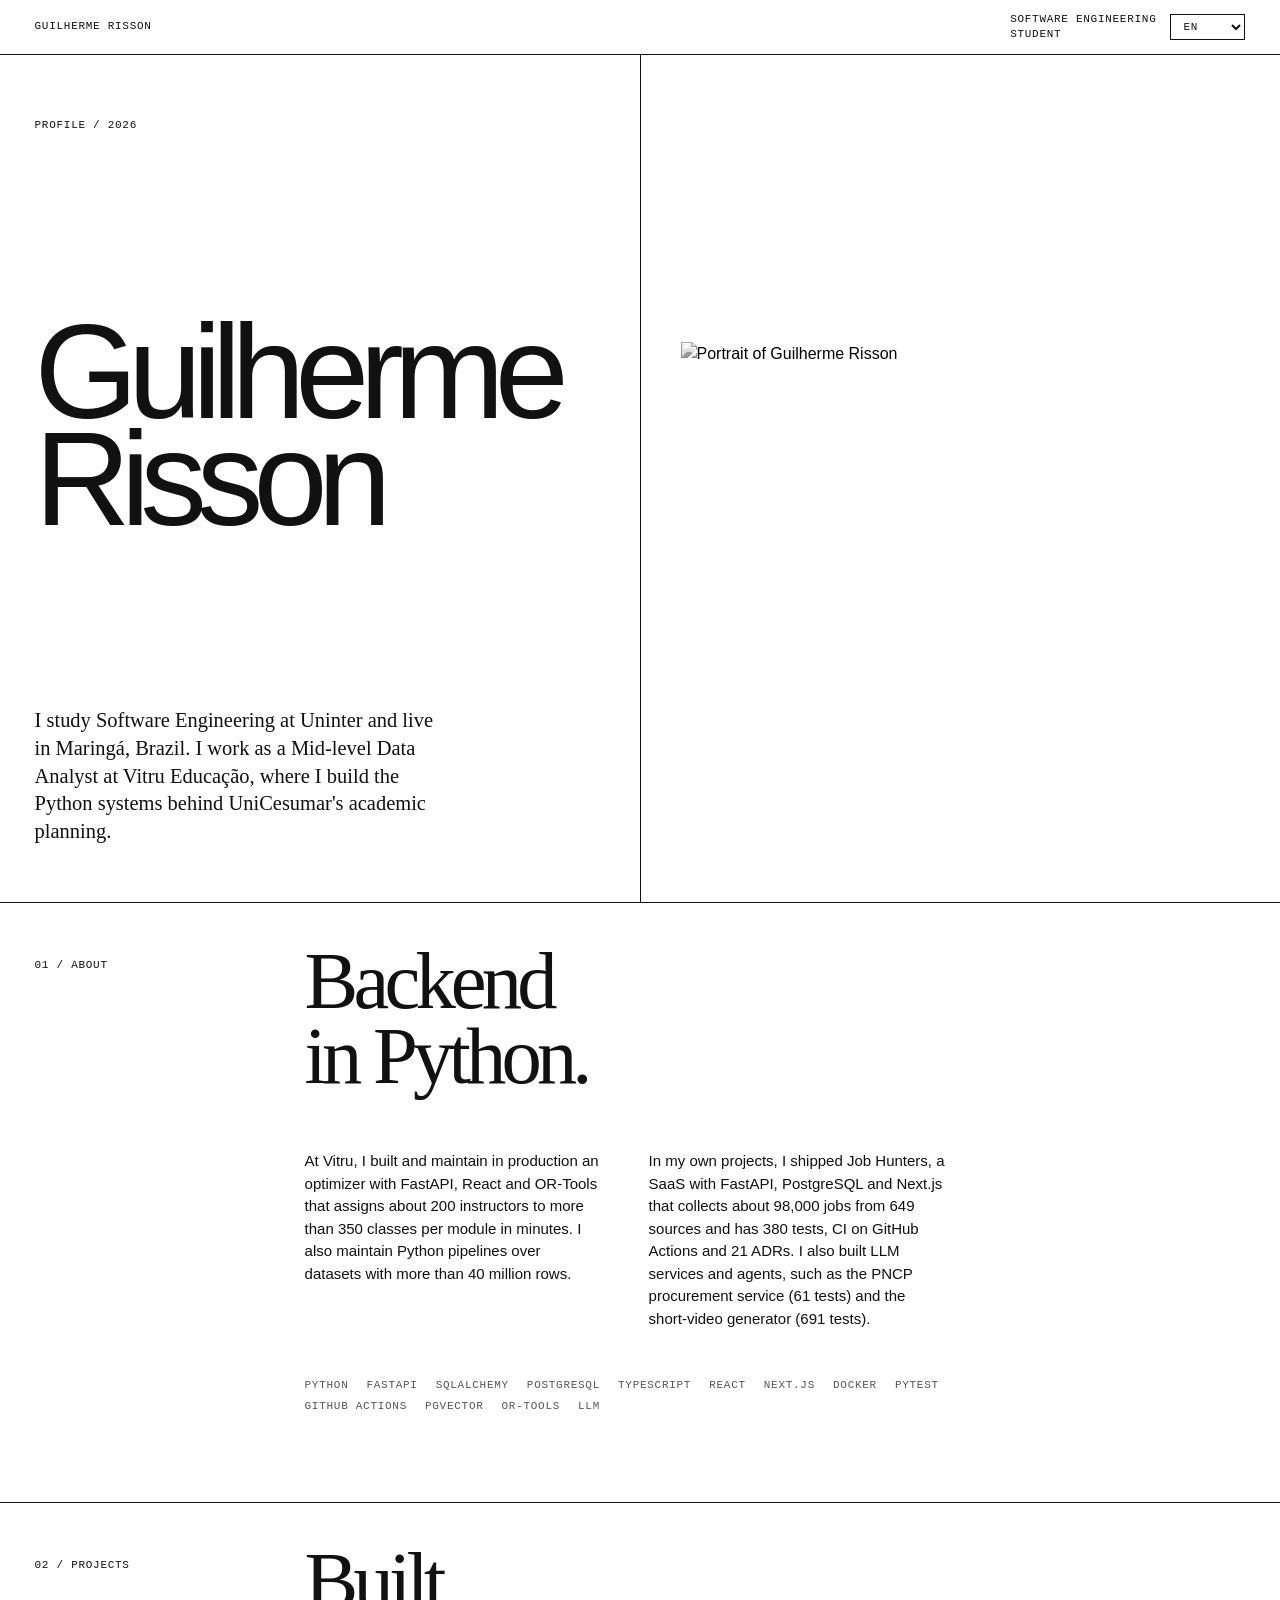
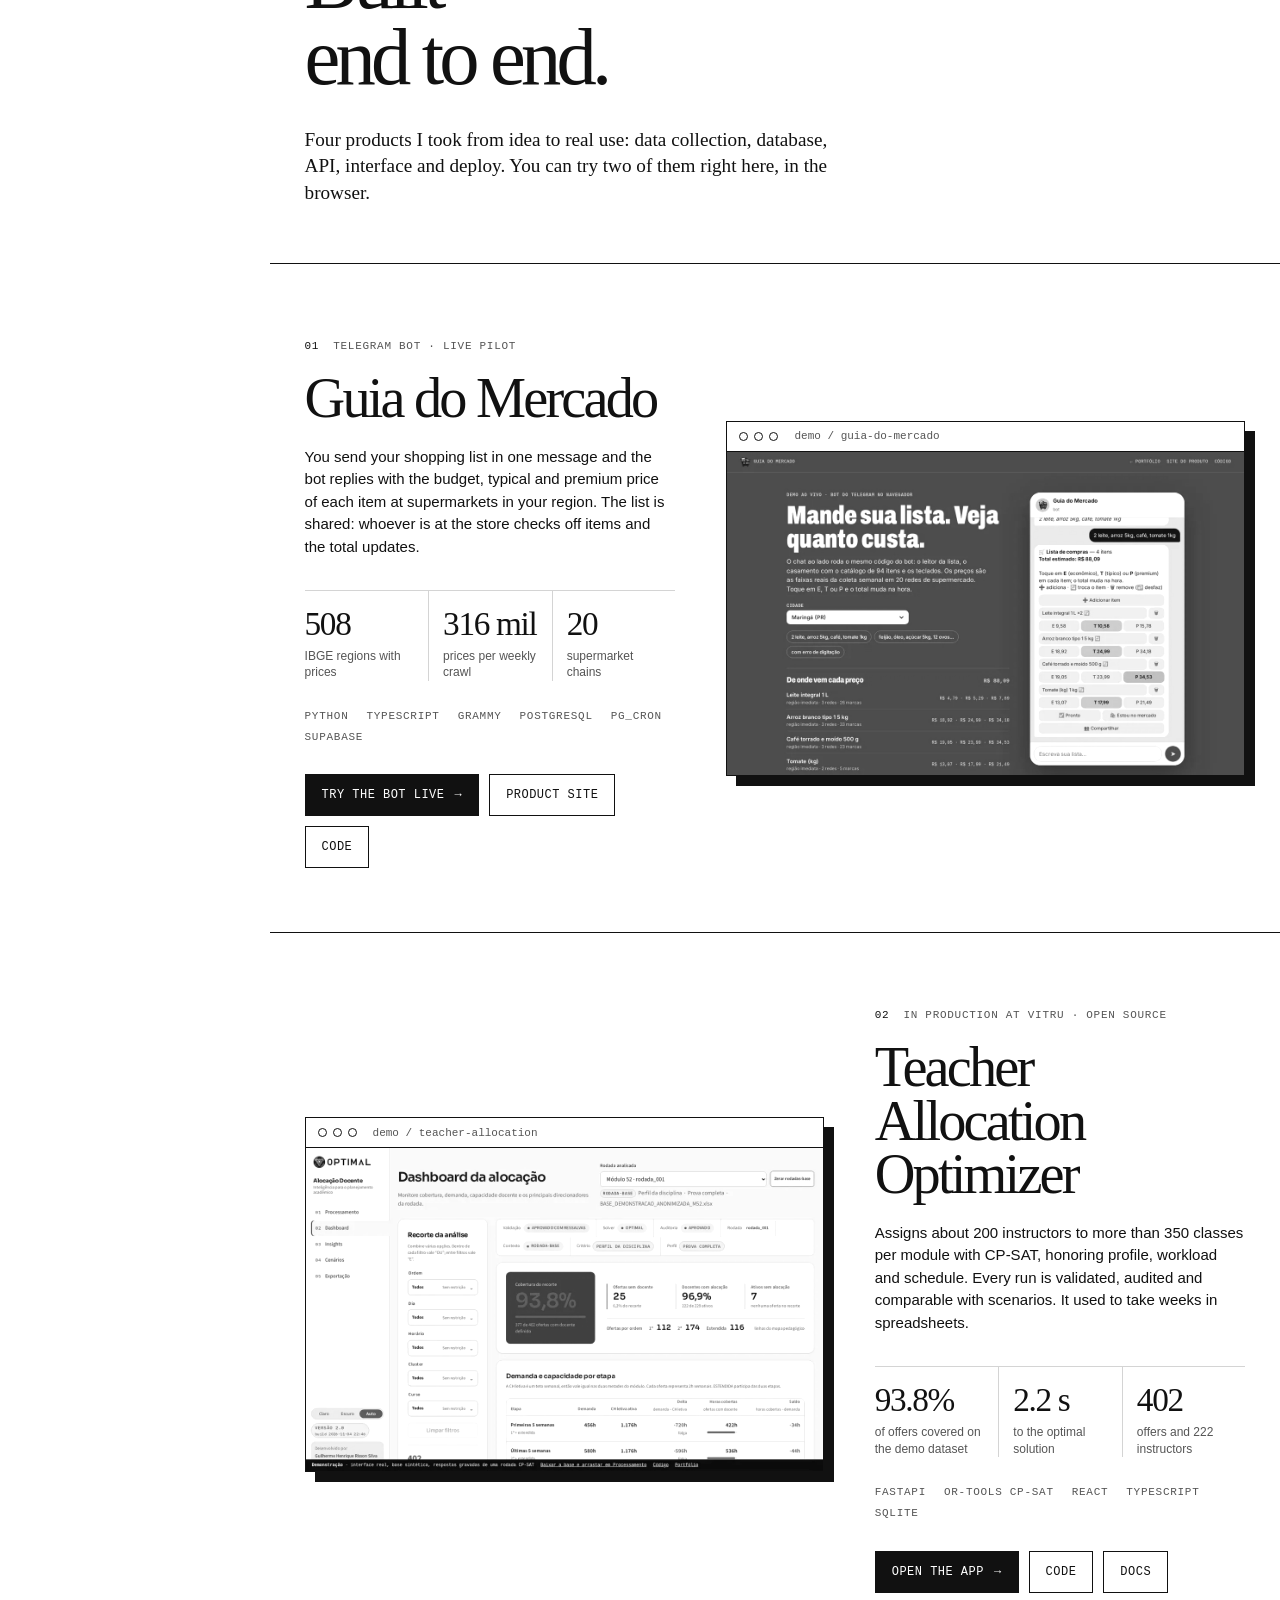
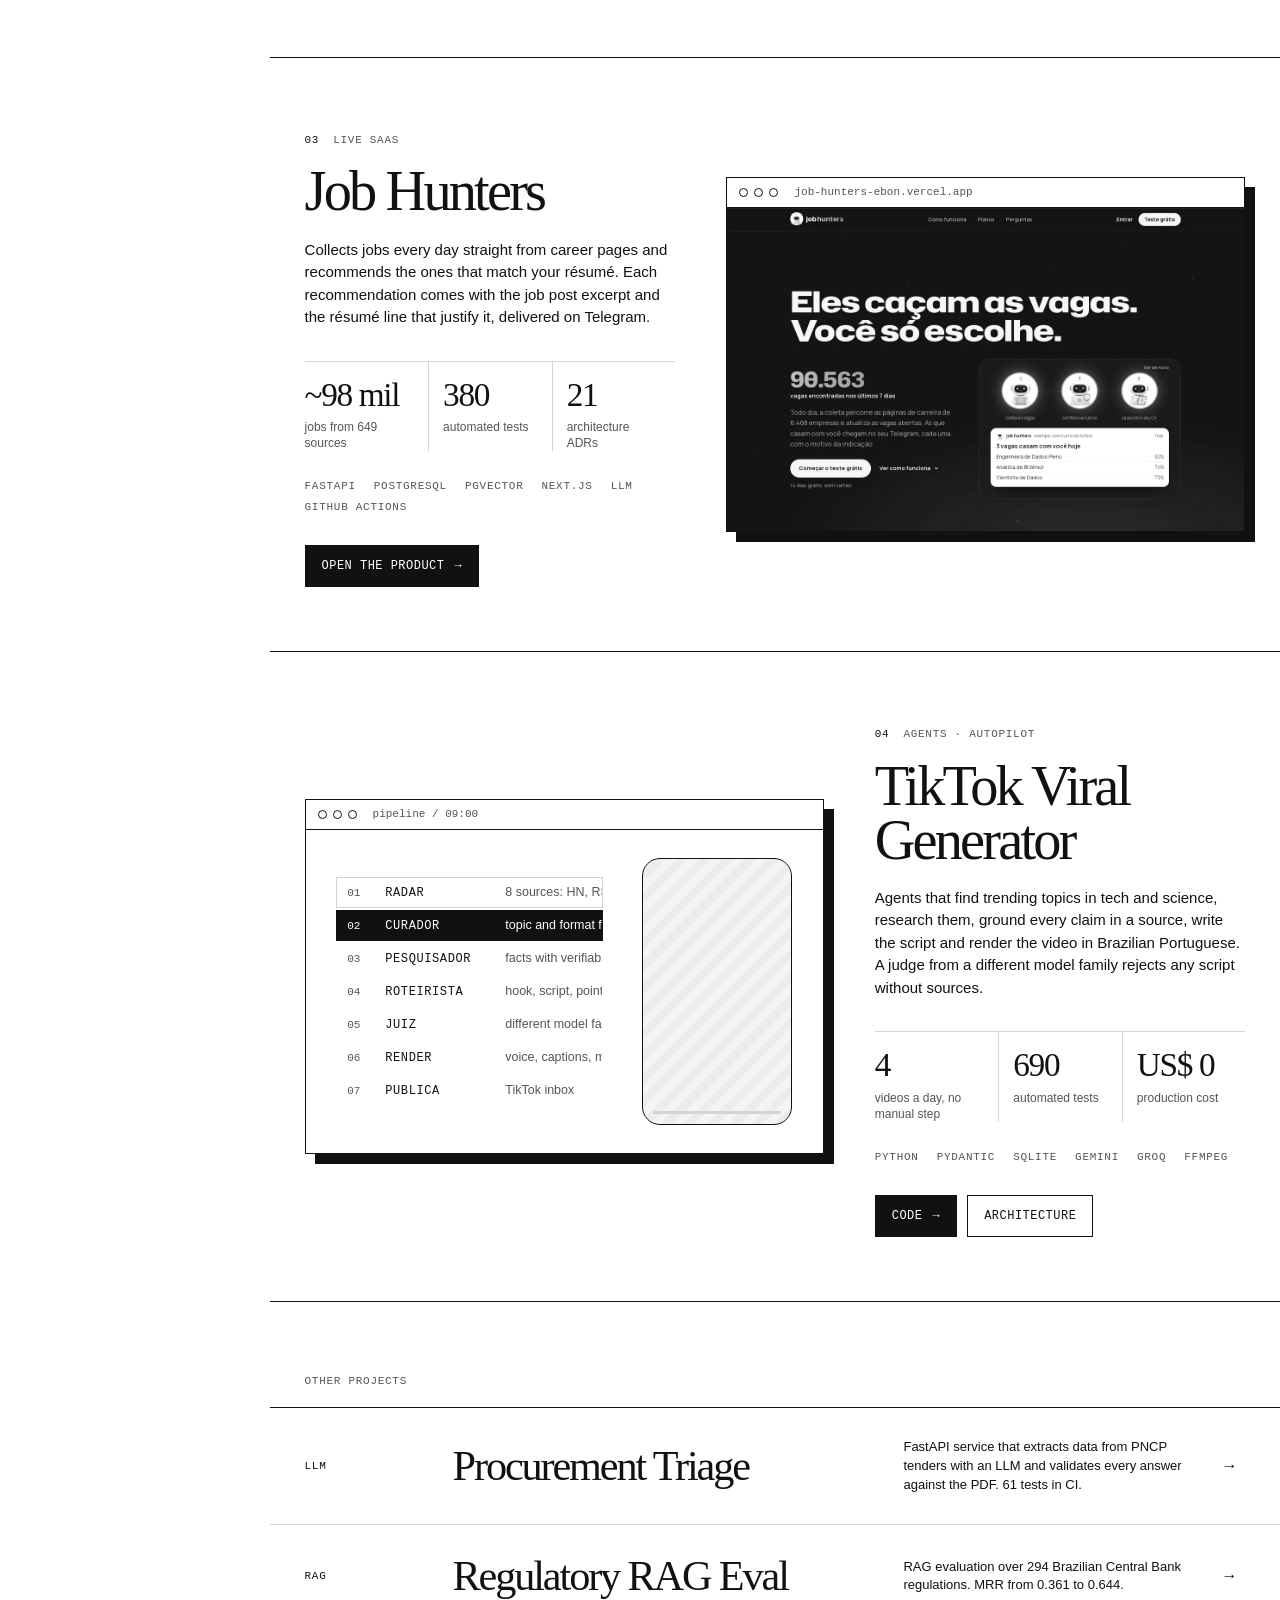
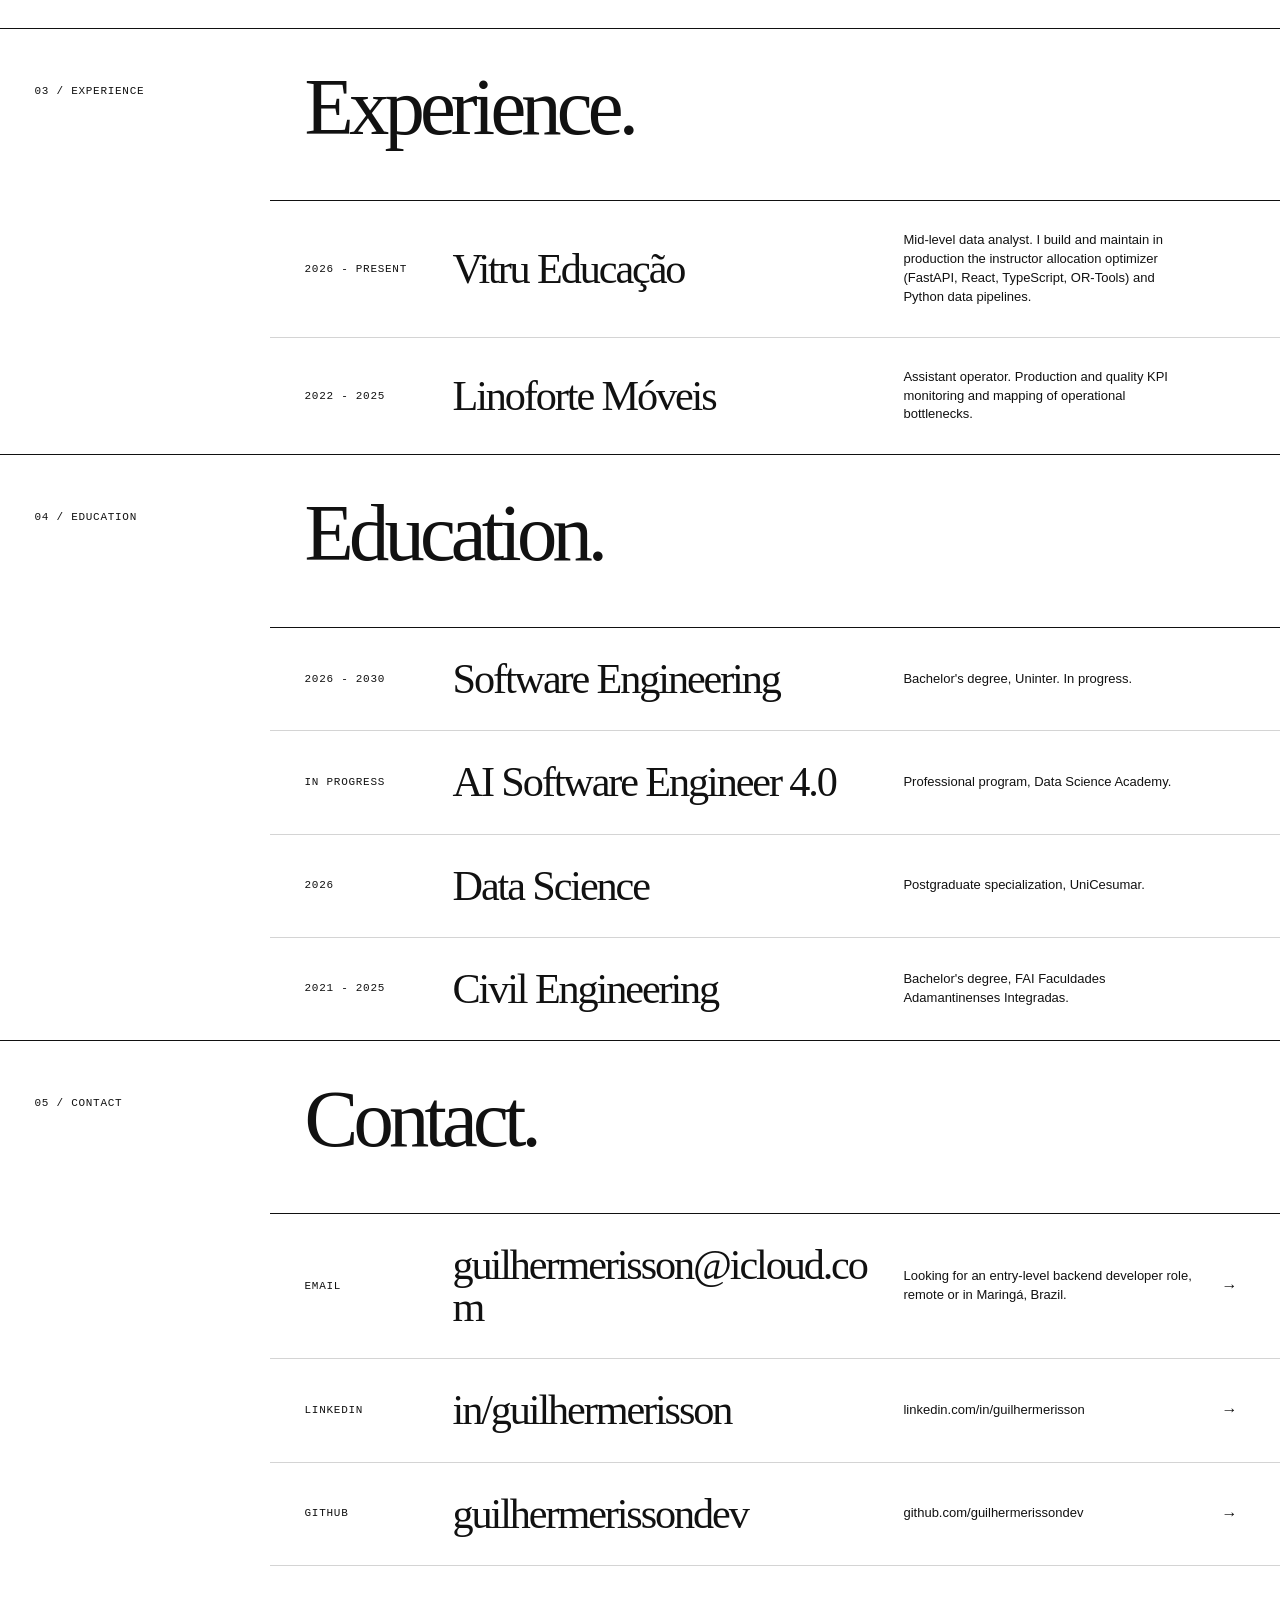
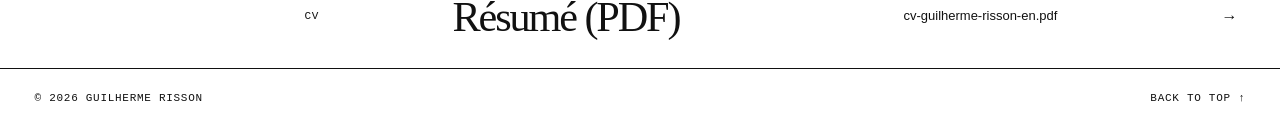
==== commit 02be625b: "Projetos end-to-end com demos ao vivo e animações A seção de projetos passa a ter os quatro projetos" ====
--- a/index.html
+++ b/index.html
@@ -13,6 +13,7 @@
 <meta property="og:url" content="https://guilhermerissondev.github.io/">
 <meta property="og:image" content="https://guilhermerissondev.github.io/guilherme-risson.jpg">
 
+<script>document.documentElement.classList.add("js")</script>
 <style>
  :root {
  --ink: #111111;
@@ -27,7 +28,8 @@
  }
 
  * { box-sizing: border-box; }
- html { -webkit-text-size-adjust: 100%; scroll-behavior: smooth; }
+ html { -webkit-text-size-adjust: 100%; scroll-behavior: smooth; overflow-x: clip; }
+ body { overflow-x: clip; }
  @media (prefers-reduced-motion: reduce) { html { scroll-behavior: auto; } }
 
  body {
@@ -219,10 +221,252 @@
  .row > :not(.arrow) { grid-column: 1; }
  .row.arrow { grid-column: 2; grid-row: 1 / span 3; align-self: center; }
  }
+
+ /* ------------------------------ projetos ------------------------------ */
+ .lede {
+ margin: -24px 0 56px;
+ max-width: 56ch;
+ font-family: var(--serif);
+ font-size: clamp(18px, 1.5vw, 21px);
+ line-height: 1.4;
+ }
+ .cases { margin: 0 calc(var(--pad) * -1); border-top: 1px solid var(--ink); }
+ .case {
+ display: grid;
+ grid-template-columns: minmax(0, 5fr) minmax(0, 7fr);
+ gap: clamp(28px, 4vw, 64px);
+ align-items: center;
+ padding: clamp(40px, 5vw, 72px) var(--pad);
+ border-bottom: 1px solid var(--ink);
+ scroll-margin-top: 52px;
+ }
+ .case:nth-child(even) { grid-template-columns: minmax(0, 7fr) minmax(0, 5fr); }
+ .case:nth-child(even) .case-text { order: 2; }
+ .case-cat { display: flex; gap: 14px; color: var(--muted); }
+ .case-cat span:first-child { color: var(--ink); }
+ .case h3 {
+ margin: 18px 0 20px;
+ font-family: var(--serif);
+ font-weight: 400;
+ font-size: clamp(36px, 4.4vw, 64px);
+ line-height: .95;
+ letter-spacing: -.05em;
+ }
+ .case-desc { margin: 0; max-width: 46ch; font-size: 15px; }
+ .metrics {
+ display: grid;
+ grid-template-columns: repeat(3, minmax(0, 1fr));
+ margin: 32px 0 0;
+ border-top: 1px solid var(--rule);
+ }
+ .metrics div { padding: 16px 14px 0 0; }
+ .metrics div + div { padding-left: 14px; border-left: 1px solid var(--rule); }
+ .metrics dt {
+ font-family: var(--serif);
+ font-size: clamp(28px, 2.6vw, 38px);
+ line-height: 1;
+ letter-spacing: -.04em;
+ font-variant-numeric: tabular-nums;
+ white-space: nowrap;
+ }
+ .metrics dd { margin: 8px 0 0; font-size: 12px; line-height: 1.35; color: var(--muted); }
+ .case .stack { margin-top: 28px; }
+ .actions { display: flex; flex-wrap: wrap; gap: 10px; margin-top: 30px; }
+ .btn {
+ position: relative;
+ overflow: hidden;
+ display: inline-flex;
+ align-items: center;
+ gap: 10px;
+ padding: 11px 16px;
+ border: 1px solid var(--ink);
+ font-family: var(--mono);
+ font-size: 12px;
+ font-weight: 500;
+ letter-spacing: .04em;
+ text-transform: uppercase;
+ background: #fff;
+ isolation: isolate;
+ transition: color .25s ease;
+ }
+ .btn::before {
+ content: "";
+ position: absolute;
+ inset: 0;
+ z-index: -1;
+ background: var(--ink);
+ transform: scaleY(0);
+ transform-origin: bottom;
+ transition: transform .3s cubic-bezier(.2, .8, .2, 1);
+ }
+ .btn:hover { color: #fff; }
+ .btn:hover::before { transform: scaleY(1); }
+ .btn-primary { background: var(--ink); color: #fff; }
+ .btn-primary::before { background: #fff; }
+ .btn-primary:hover { color: var(--ink); }
+ .btn [aria-hidden] { transition: transform .25s ease; }
+ .btn:hover [aria-hidden] { transform: translateX(4px); }
+
+ /* Tela: moldura de navegador com a interface real; colore e rola no hover */
+ .screen {
+ position: relative;
+ display: block;
+ border: 1px solid var(--ink);
+ background: #fff;
+ box-shadow: 10px 10px 0 var(--ink);
+ transition: box-shadow .35s ease, transform .35s ease;
+ }
+ a.screen:hover { transform: translate(-4px, -4px); box-shadow: 14px 14px 0 var(--ink); }
+ .screen-bar {
+ display: flex;
+ align-items: center;
+ gap: 6px;
+ height: 30px;
+ padding: 0 12px;
+ border-bottom: 1px solid var(--ink);
+ font-family: var(--mono);
+ font-size: 11px;
+ color: var(--muted);
+ }
+ .screen-bar i { width: 9px; height: 9px; border: 1px solid var(--ink); border-radius: 50%; }
+ .screen-bar span { margin-left: 10px; overflow: hidden; white-space: nowrap; text-overflow: ellipsis; }
+ .screen-view { display: block; aspect-ratio: 16 / 10; overflow: hidden; }
+ .screen-view img {
+ display: block;
+ width: 100%;
+ height: auto;
+ filter: grayscale(1) contrast(1.05);
+ transition: filter .6s ease, transform 6s cubic-bezier(.45, .05, .25, 1);
+ }
+ a.screen:hover .screen-view img, a.screen:focus-visible .screen-view img { filter: none; }
+ .screen-scroll:hover .screen-view img { transform: translateY(calc(-100% + var(--view-h, 400px))); }
+ .screen-cta {
+ position: absolute;
+ right: 12px;
+ bottom: 12px;
+ padding: 6px 9px;
+ background: var(--ink);
+ color: #fff;
+ opacity: 0;
+ transform: translateY(6px);
+ transition: opacity .3s ease, transform .3s ease;
+ }
+ a.screen:hover .screen-cta, a.screen:focus-visible .screen-cta { opacity: 1; transform: none; }
+
+ /* Pipeline do TikTok: cada etapa acende em sequência, o celular mostra a legenda com fonte */
+ .pipeline {
+ display: grid;
+ grid-template-columns: minmax(0, 1fr) 150px;
+ gap: clamp(18px, 3vw, 40px);
+ align-items: center;
+ aspect-ratio: 16 / 10;
+ padding: clamp(16px, 2.4vw, 32px);
+ }
+ .steps { list-style: none; margin: 0; padding: 0; display: grid; gap: 2px; counter-reset: s; }
+ .steps li {
+ display: grid;
+ grid-template-columns: 28px 110px minmax(0, 1fr);
+ align-items: baseline;
+ gap: 10px;
+ padding: 5px 10px;
+ border: 1px solid transparent;
+ font-size: 12.5px;
+ white-space: nowrap;
+ overflow: hidden;
+ text-overflow: ellipsis;
+ color: var(--muted);
+ counter-increment: s;
+ transition: color .3s ease, background-color .3s ease, border-color .3s ease;
+ }
+ .steps li::before { content: counter(s, decimal-leading-zero); font-family: var(--mono); font-size: 11px; }
+ .steps li b { font-family: var(--mono); font-weight: 500; font-size: 12px; text-transform: uppercase; letter-spacing: .05em; color: var(--ink); }
+ .steps li.on { background: var(--ink); color: #fff; }
+ .steps li.on b { color: #fff; }
+ .steps li.done { border-color: var(--rule); }
+ .phone {
+ position: relative;
+ aspect-ratio: 9 / 16;
+ border: 1px solid var(--ink);
+ border-radius: 18px;
+ overflow: hidden;
+ background: repeating-linear-gradient(135deg, #f4f4f4 0 8px, #ececec 8px 16px);
+ }
+ .phone-caption {
+ position: absolute;
+ left: 10px;
+ right: 10px;
+ bottom: 24px;
+ display: grid;
+ gap: 6px;
+ opacity: 0;
+ transform: translateY(8px);
+ transition: opacity .4s ease, transform .4s ease;
+ }
+ .phone.ready .phone-caption { opacity: 1; transform: none; }
+ .phone .claim { padding: 6px 8px; background: var(--ink); color: #fff; font-size: 12px; font-weight: 700; line-height: 1.25; }
+ .phone .source { justify-self: start; padding: 3px 6px; background: #fff; border: 1px solid var(--ink); font-family: var(--mono); font-size: 10px; }
+ .phone-bar { position: absolute; left: 10px; right: 10px; bottom: 10px; height: 3px; background: var(--rule); }
+ .phone-bar i { display: block; height: 100%; width: 0; background: var(--ink); }
+ .phone.ready .phone-bar i { width: 100%; transition: width 3.2s linear; }
+
+ .more-title { margin: 72px 0 0; color: var(--muted); }
+ .more-title + .rows { margin-top: 18px; margin-bottom: -88px; }
+
+ /* ------------------------------ movimento ------------------------------ */
+ .progress {
+ position: fixed;
+ top: 0;
+ left: 0;
+ z-index: 6;
+ height: 2px;
+ width: 100%;
+ background: var(--ink);
+ transform: scaleX(var(--p, 0));
+ transform-origin: left;
+ }
+ .js h1 .line { display: block; overflow: hidden; }
+ .js h1 .line > span { display: inline-block; transform: translateY(105%); animation: rise 1s cubic-bezier(.2, .8, .2, 1) forwards; }
+ .js h1 .line:nth-child(2) > span { animation-delay: .12s; }
+ .js .hero .intro, .js .hero .label { opacity: 0; animation: fade .9s ease .45s forwards; }
+ .js .portrait img { clip-path: inset(100% 0 0 0); animation: unveil 1.3s cubic-bezier(.7, 0, .2, 1) .2s forwards; }
+ .js .reveal { opacity: 0; transform: translateY(28px); transition: opacity .9s ease, transform .9s cubic-bezier(.2, .8, .2, 1); }
+ .js .reveal.in { opacity: 1; transform: none; }
+ .js .case.reveal .screen { opacity: 0; transform: translateX(40px); transition: opacity 1s ease .15s, transform 1.1s cubic-bezier(.2, .8, .2, 1) .15s, box-shadow .35s ease; }
+ .js .case.reveal:nth-child(even) .screen { transform: translateX(-40px); }
+ .js .case.reveal.in .screen { opacity: 1; transform: none; }
+ .js .case.reveal.in a.screen:hover { transform: translate(-4px, -4px); }
+ @keyframes rise { to { transform: none; } }
+ @keyframes fade { to { opacity: 1; } }
+ @keyframes unveil { to { clip-path: inset(0 0 0 0); } }
+
+ @media (prefers-reduced-motion: reduce) {
+ .js h1 .line > span, .js .hero .intro, .js .hero .label, .js .portrait img { animation: none; transform: none; opacity: 1; clip-path: none; }
+ .js .reveal, .js .case.reveal .screen { opacity: 1; transform: none; transition: none; }
+ .screen-view img, .btn::before, .screen { transition: none; }
+ .screen-scroll:hover .screen-view img { transform: none; }
+ .progress { display: none; }
+ }
+
+ @media (max-width: 1100px) {
+ .case, .case:nth-child(even) { grid-template-columns: 1fr; }
+ .case:nth-child(even) .case-text { order: 0; }
+ .screen { order: -1; margin-right: 10px; }
+ }
+ @media (max-width: 860px) {
+ .lede { margin-top: -16px; margin-bottom: 40px; }
+ .metrics dt { font-size: 26px; }
+ .metrics div + div { padding-left: 10px; }
+ .metrics div { padding-right: 8px; }
+ .pipeline { grid-template-columns: 1fr 96px; aspect-ratio: auto; }
+ .steps li { grid-template-columns: 22px minmax(0, 1fr); }
+ .steps li span { display: none; }
+ .more-title { margin-top: 56px; }
+ }
 </style>
 </head>
 <body>
 
+<div class="progress" aria-hidden="true"></div>
 <header class="top" id="topo">
  <a class="label" href="#topo">Guilherme Risson</a>
  <div class="top-right">
@@ -240,7 +484,7 @@
 <div class="hero">
  <div class="hero-text">
  <p class="label" data-i18n="hero.label">Perfil / 2026</p>
- <h1>Guilherme<br>Risson</h1>
+ <h1><span class="line"><span>Guilherme</span></span><span class="line"><span>Risson</span></span></h1>
  <p class="intro" data-i18n="hero.intro">Estudo Engenharia de Software na Uninter e moro em Maringá (PR). Trabalho como Analista de Dados Pleno na Vitru Educação, onde desenvolvo em Python os sistemas do planejamento acadêmico da UniCesumar.</p>
  </div>
  <div class="portrait">
@@ -249,10 +493,10 @@
 </div>
 
 <section id="sobre">
- <p class="label" data-i18n="about.label">01 / Sobre</p>
+ <p class="label reveal" data-i18n="about.label">01 / Sobre</p>
  <div class="body">
- <h2 data-i18n="about.h2">Backend<br>em Python.</h2>
- <div class="cols">
+ <h2 class="reveal" data-i18n="about.h2">Backend<br>em Python.</h2>
+ <div class="cols reveal">
  <p data-i18n="about.p1">Na Vitru, desenvolvi e mantenho em produção um otimizador com FastAPI, React e OR-Tools que distribui cerca de 200 docentes em mais de 350 turmas por módulo em minutos. Também mantenho pipelines em Python sobre bases com mais de 40 milhões de linhas.</p>
  <p data-i18n="about.p2">Nos projetos pessoais, publiquei o Job Hunters, um SaaS com FastAPI, PostgreSQL e Next.js que coleta cerca de 98 mil vagas de 649 fontes e tem 380 testes, CI no GitHub Actions e 21 ADRs. Também construí APIs e agentes com LLM, como o serviço de editais do PNCP (61 testes) e o gerador de vídeos curtos (691 testes).</p>
  </div>
@@ -262,59 +506,145 @@
  </div>
 </section>
 
-<section id="produto">
- <p class="label" data-i18n="prod.label">02 / Produto</p>
+<section id="projetos">
+ <p class="label reveal" data-i18n="proj.label">02 / Projetos</p>
  <div class="body">
- <h2 data-i18n="prod.h2">Produto<br>no ar.</h2>
+ <h2 class="reveal" data-i18n="proj.h2">Feitos de<br>ponta a ponta.</h2>
+ <p class="lede reveal" data-i18n="proj.lede">Quatro produtos que levei da ideia ao uso real: coleta, banco, API, interface e deploy. Dois deles você testa aqui mesmo, no navegador.</p>
+
+ <div class="cases">
+
+ <article class="case reveal" id="guia-do-mercado">
+  <div class="case-text">
+   <p class="label case-cat"><span>01</span> <span data-i18n="c1.cat">Bot de Telegram · no ar em piloto</span></p>
+   <h3>Guia do Mercado</h3>
+   <p class="case-desc" data-i18n="c1.desc">Você manda a lista de compras numa mensagem e o bot devolve o preço econômico, típico e premium de cada item nos mercados da sua região. A lista é compartilhada: quem está no mercado marca o que pegou e o total se atualiza.</p>
+   <dl class="metrics">
+    <div><dt data-count="508">508</dt><dd data-i18n="c1.m1">regiões do IBGE com preço</dd></div>
+    <div><dt data-count="316" data-suffix=" mil">316 mil</dt><dd data-i18n="c1.m2">preços por coleta semanal</dd></div>
+    <div><dt data-count="20">20</dt><dd data-i18n="c1.m3">redes de supermercado</dd></div>
+   </dl>
+   <p class="stack label"><span>Python</span><span>TypeScript</span><span>grammY</span><span>PostgreSQL</span><span>pg_cron</span><span>Supabase</span></p>
+   <div class="actions">
+    <a class="btn btn-primary" href="demo/guia-do-mercado/"><span data-i18n="c1.live">Testar o bot ao vivo</span> <span aria-hidden="true">→</span></a>
+    <a class="btn" href="https://guilhermerissondev.github.io/guia-do-mercado/" data-i18n="c1.site">Site do produto</a>
+    <a class="btn" href="https://github.com/guilhermerissondev/guia-do-mercado" data-i18n="btn.code">Código</a>
+   </div>
+  </div>
+  <a class="screen" href="demo/guia-do-mercado/" aria-label="Abrir a demo do Guia do Mercado">
+   <span class="screen-bar"><i></i><i></i><i></i><span>demo / guia-do-mercado</span></span>
+   <span class="screen-view"><img src="img/guia-do-mercado.webp" width="1200" height="750" loading="lazy" alt="Demo do bot: lista com 4 itens, botões E, T e P e o total estimado"></span>
+   <span class="screen-cta label" data-i18n="screen.try">Clique para testar</span>
+  </a>
+ </article>
+
+ <article class="case reveal" id="teacher-allocation">
+  <div class="case-text">
+   <p class="label case-cat"><span>02</span> <span data-i18n="c2.cat">Em produção na Vitru · código aberto</span></p>
+   <h3>Teacher Allocation Optimizer</h3>
+   <p class="case-desc" data-i18n="c2.desc">Distribui cerca de 200 docentes em mais de 350 turmas por módulo com CP-SAT, respeitando perfil, carga horária e agenda. Cada rodada é validada, auditada e comparável com cenários. Antes, o trabalho levava semanas em planilha.</p>
+   <dl class="metrics">
+    <div><dt data-count="93.8" data-decimals="1" data-suffix="%">93,8%</dt><dd data-i18n="c2.m1">das ofertas cobertas na base de demonstração</dd></div>
+    <div><dt data-count="2.2" data-decimals="1" data-suffix=" s">2,2 s</dt><dd data-i18n="c2.m2">para a solução ótima</dd></div>
+    <div><dt data-count="402">402</dt><dd data-i18n="c2.m3">ofertas e 222 docentes</dd></div>
+   </dl>
+   <p class="stack label"><span>FastAPI</span><span>OR-Tools CP-SAT</span><span>React</span><span>TypeScript</span><span>SQLite</span></p>
+   <div class="actions">
+    <a class="btn btn-primary" href="demo/teacher-allocation/#/processamento"><span data-i18n="c2.live">Abrir a aplicação</span> <span aria-hidden="true">→</span></a>
+    <a class="btn" href="https://github.com/guilhermerissondev/teacher-allocation-optimizer" data-i18n="btn.code">Código</a>
+    <a class="btn" href="https://github.com/guilhermerissondev/teacher-allocation-optimizer/blob/main/docs/00_VISAO_EXECUTIVA.md" data-i18n="c2.docs">Documentação</a>
+   </div>
+  </div>
+  <a class="screen screen-scroll" href="demo/teacher-allocation/#/dashboard" aria-label="Abrir a demo do Teacher Allocation">
+   <span class="screen-bar"><i></i><i></i><i></i><span>demo / teacher-allocation</span></span>
+   <span class="screen-view"><img src="img/teacher-allocation.webp" width="1200" height="2000" loading="lazy" alt="Dashboard da alocação: 93,8% de cobertura, docentes utilizados e demanda por etapa"></span>
+   <span class="screen-cta label" data-i18n="screen.open">Interface real, base sintética</span>
+  </a>
+ </article>
+
+ <article class="case reveal" id="job-hunters">
+  <div class="case-text">
+   <p class="label case-cat"><span>03</span> <span data-i18n="c3.cat">SaaS no ar</span></p>
+   <h3>Job Hunters</h3>
+   <p class="case-desc" data-i18n="c3.desc">Coleta vagas todo dia direto das páginas de carreira e indica as que casam com o seu currículo. Cada indicação vem com o trecho do anúncio e a linha do CV que a justificam, e chega no Telegram.</p>
+   <dl class="metrics">
+    <div><dt data-count="98" data-prefix="~" data-suffix=" mil">~98 mil</dt><dd data-i18n="c3.m1">vagas de 649 fontes</dd></div>
+    <div><dt data-count="380">380</dt><dd data-i18n="c3.m2">testes automatizados</dd></div>
+    <div><dt data-count="21">21</dt><dd data-i18n="c3.m3">ADRs de arquitetura</dd></div>
+   </dl>
+   <p class="stack label"><span>FastAPI</span><span>PostgreSQL</span><span>pgvector</span><span>Next.js</span><span>LLM</span><span>GitHub Actions</span></p>
+   <div class="actions">
+    <a class="btn btn-primary" href="https://job-hunters-ebon.vercel.app"><span data-i18n="c3.live">Abrir o produto</span> <span aria-hidden="true">→</span></a>
+   </div>
+  </div>
+  <a class="screen screen-scroll" href="https://job-hunters-ebon.vercel.app" aria-label="Abrir o Job Hunters">
+   <span class="screen-bar"><i></i><i></i><i></i><span>job-hunters-ebon.vercel.app</span></span>
+   <span class="screen-view"><img src="img/job-hunters.webp" width="1200" height="2250" loading="lazy" alt="Página do Job Hunters: vagas encontradas, agentes de coleta, carreira e currículo"></span>
+   <span class="screen-cta label" data-i18n="screen.live">Produto no ar</span>
+  </a>
+ </article>
+
+ <article class="case reveal" id="tiktok-viral">
+  <div class="case-text">
+   <p class="label case-cat"><span>04</span> <span data-i18n="c4.cat">Agentes · piloto automático</span></p>
+   <h3>TikTok Viral Generator</h3>
+   <p class="case-desc" data-i18n="c4.desc">Agentes que encontram o assunto em alta em tecnologia e ciência, pesquisam, ancoram cada afirmação numa fonte, roteirizam e produzem o vídeo em pt-BR. Um juiz de outra família de modelo reprova o roteiro sem fonte.</p>
+   <dl class="metrics">
+    <div><dt data-count="4">4</dt><dd data-i18n="c4.m1">vídeos por dia, sem comando manual</dd></div>
+    <div><dt data-count="691">691</dt><dd data-i18n="c4.m2">testes automatizados</dd></div>
+    <div><dt data-count="0" data-prefix="US$ ">US$ 0</dt><dd data-i18n="c4.m3">de custo de produção</dd></div>
+   </dl>
+   <p class="stack label"><span>Python</span><span>Pydantic</span><span>SQLite</span><span>Gemini</span><span>Groq</span><span>ffmpeg</span></p>
+   <div class="actions">
+    <a class="btn btn-primary" href="https://github.com/guilhermerissondev/tiktok-viral-generator"><span data-i18n="btn.code">Código</span> <span aria-hidden="true">→</span></a>
+    <a class="btn" href="https://github.com/guilhermerissondev/tiktok-viral-generator#arquitetura" data-i18n="c4.arch">Arquitetura</a>
+   </div>
+  </div>
+  <div class="screen screen-pipeline" aria-label="Animação do pipeline de agentes">
+   <span class="screen-bar"><i></i><i></i><i></i><span>pipeline / 09:00</span></span>
+   <div class="pipeline">
+    <ol class="steps">
+     <li><b>radar</b><span data-i18n="c4.s1">8 fontes: HN, RSS, Trends…</span></li>
+     <li><b>curador</b><span data-i18n="c4.s2">tema e formato do horário</span></li>
+     <li><b>pesquisador</b><span data-i18n="c4.s3">fatos com fonte verificável</span></li>
+     <li><b>roteirista</b><span data-i18n="c4.s4">gancho, roteiro, ponto de vista</span></li>
+     <li><b>juiz</b><span data-i18n="c4.s5">outra família de modelo</span></li>
+     <li><b>render</b><span data-i18n="c4.s6">narração, legenda, trilha</span></li>
+     <li><b>publica</b><span data-i18n="c4.s7">inbox do TikTok</span></li>
+    </ol>
+    <div class="phone" aria-hidden="true">
+     <div class="phone-caption"><span class="claim" data-i18n="c4.claim">Cada fato dito no vídeo</span><span class="source" data-i18n="c4.source">sai com a fonte que o comprova</span></div>
+     <div class="phone-bar"><i></i></div>
+    </div>
+   </div>
+  </div>
+ </article>
+
+ </div>
+
+ <p class="label more-title reveal" data-i18n="proj.more">Outros projetos</p>
  <div class="rows">
- <a class="row" href="https://job-hunters-ebon.vercel.app">
- <span class="label" data-i18n="prod1.cat">SaaS</span>
- <h3>Job Hunters</h3>
- <p data-i18n="prod1.desc">SaaS de vagas com FastAPI, PostgreSQL/pgvector, Next.js e LLM. ~98 mil vagas · 649 fontes · 380 testes.</p>
- <span class="arrow" aria-hidden="true">→</span>
- </a>
- </div>
- </div>
-</section>
-
-<section id="projetos">
- <p class="label" data-i18n="proj.label">03 / Projetos</p>
- <div class="body">
- <h2 data-i18n="proj.h2">Projetos<br>abertos.</h2>
- <div class="rows">
- <a class="row" href="https://github.com/guilhermerissondev/teacher-allocation-optimizer">
- <span class="label" data-i18n="p1.cat">01 / Produção</span>
- <h3>Teacher Allocation</h3>
- <p data-i18n="p1.desc">Sistema de alocação docente em produção na Vitru, com CP-SAT, FastAPI e React. Código aberto.</p>
- <span class="arrow" aria-hidden="true">→</span>
- </a>
- <a class="row" href="https://github.com/guilhermerissondev/tiktok-viral-generator">
- <span class="label" data-i18n="p2.cat">02 / Agentes</span>
- <h3>TikTok Viral Generator</h3>
- <p data-i18n="p2.desc">Pipeline de agentes que produz vídeos curtos em pt-BR com fonte verificável em cada fato.</p>
+ <a class="row" href="https://github.com/guilhermerissondev/procurement-triage-service">
+ <span class="label">LLM</span>
+ <h3>Procurement Triage</h3>
+ <p data-i18n="p4.desc">API FastAPI que extrai dados de editais do PNCP com LLM e valida cada resposta no PDF. 61 testes no CI.</p>
  <span class="arrow" aria-hidden="true">→</span>
  </a>
  <a class="row" href="https://github.com/guilhermerissondev/regulatory-rag-eval">
- <span class="label" data-i18n="p3.cat">03 / RAG</span>
+ <span class="label">RAG</span>
  <h3>Regulatory RAG Eval</h3>
  <p data-i18n="p3.desc">Avaliação de RAG sobre 294 normativos do BACEN. MRR de 0,361 para 0,644.</p>
  <span class="arrow" aria-hidden="true">→</span>
  </a>
- <a class="row" href="https://github.com/guilhermerissondev/procurement-triage-service">
- <span class="label" data-i18n="p4.cat">04 / LLM</span>
- <h3>Procurement Triage</h3>
- <p data-i18n="p4.desc">API FastAPI que extrai dados de editais do PNCP com LLM e valida cada resposta no PDF. 61 testes no CI.</p>
- <span class="arrow" aria-hidden="true">→</span>
- </a>
  </div>
  </div>
 </section>
 
 <section id="experiencia">
- <p class="label" data-i18n="exp.label">04 / Experiência</p>
+ <p class="label reveal" data-i18n="exp.label">03 / Experiência</p>
  <div class="body">
- <h2 data-i18n="exp.h2">Experiência.</h2>
- <div class="rows">
+ <h2 class="reveal" data-i18n="exp.h2">Experiência.</h2>
+ <div class="rows reveal">
  <div class="row">
  <span class="label" data-i18n="exp1.when">2026 - hoje</span>
  <h3>Vitru Educação</h3>
@@ -332,10 +662,10 @@
 </section>
 
 <section id="formacao">
- <p class="label" data-i18n="edu.label">05 / Formação</p>
+ <p class="label reveal" data-i18n="edu.label">04 / Formação</p>
  <div class="body">
- <h2 data-i18n="edu.h2">Formação.</h2>
- <div class="rows">
+ <h2 class="reveal" data-i18n="edu.h2">Formação.</h2>
+ <div class="rows reveal">
  <div class="row">
  <span class="label">2026 - 2030</span>
  <h3 data-i18n="edu1.h3">Engenharia de Software</h3>
@@ -365,10 +695,10 @@
 </section>
 
 <section id="contato">
- <p class="label" data-i18n="contact.label">06 / Contato</p>
+ <p class="label reveal" data-i18n="contact.label">05 / Contato</p>
  <div class="body">
- <h2 data-i18n="contact.h2">Contato.</h2>
- <div class="rows">
+ <h2 class="reveal" data-i18n="contact.h2">Contato.</h2>
+ <div class="rows reveal">
  <a class="row" href="mailto:guilhermerisson@icloud.com">
  <span class="label" data-i18n="contact.email">E-mail</span>
  <h3>guilhermerisson@icloud.com</h3>
@@ -414,25 +744,57 @@
  "about.h2": "Backend<br>in Python.",
  "about.p1": "At Vitru, I built and maintain in production an optimizer with FastAPI, React and OR-Tools that assigns about 200 instructors to more than 350 classes per module in minutes. I also maintain Python pipelines over datasets with more than 40 million rows.",
  "about.p2": "In my own projects, I shipped Job Hunters, a SaaS with FastAPI, PostgreSQL and Next.js that collects about 98,000 jobs from 649 sources and has 380 tests, CI on GitHub Actions and 21 ADRs. I also built LLM services and agents, such as the PNCP procurement service (61 tests) and the short-video generator (691 tests).",
- "prod.label": "02 / Product",
- "prod.h2": "Live<br>product.",
- "prod1.desc": "Job SaaS with FastAPI, PostgreSQL/pgvector, Next.js and LLM. ~98k jobs · 649 sources · 380 tests.",
- "proj.label": "03 / Projects",
- "proj.h2": "Open<br>projects.",
- "p1.cat": "01 / Production",
- "p1.desc": "Faculty allocation system running in production at Vitru, built with CP-SAT, FastAPI and React. Open source.",
- "p2.cat": "02 / Agents",
- "p2.desc": "Agent pipeline that produces short pt-BR videos with a verifiable source for every claim.",
- "p3.cat": "03 / RAG",
  "p3.desc": "RAG evaluation over 294 Brazilian Central Bank regulations. MRR from 0.361 to 0.644.",
- "p4.cat": "04 / LLM",
  "p4.desc": "FastAPI service that extracts data from PNCP tenders with an LLM and validates every answer against the PDF. 61 tests in CI.",
- "exp.label": "04 / Experience",
+ "proj.label": "02 / Projects",
+ "proj.h2": "Built<br>end to end.",
+ "proj.lede": "Four products I took from idea to real use: data collection, database, API, interface and deploy. You can try two of them right here, in the browser.",
+ "proj.more": "Other projects",
+ "btn.code": "Code",
+ "screen.try": "Click to try it",
+ "screen.open": "Real interface, synthetic data",
+ "screen.live": "Live product",
+ "c1.cat": "Telegram bot · live pilot",
+ "c1.desc": "You send your shopping list in one message and the bot replies with the budget, typical and premium price of each item at supermarkets in your region. The list is shared: whoever is at the store checks off items and the total updates.",
+ "c1.m1": "IBGE regions with prices",
+ "c1.m2": "prices per weekly crawl",
+ "c1.m3": "supermarket chains",
+ "c1.live": "Try the bot live",
+ "c1.site": "Product site",
+ "c2.cat": "In production at Vitru · open source",
+ "c2.desc": "Assigns about 200 instructors to more than 350 classes per module with CP-SAT, honoring profile, workload and schedule. Every run is validated, audited and comparable with scenarios. It used to take weeks in spreadsheets.",
+ "c2.m1": "of offers covered on the demo dataset",
+ "c2.m2": "to the optimal solution",
+ "c2.m3": "offers and 222 instructors",
+ "c2.live": "Open the app",
+ "c2.docs": "Docs",
+ "c3.cat": "Live SaaS",
+ "c3.desc": "Collects jobs every day straight from career pages and recommends the ones that match your résumé. Each recommendation comes with the job post excerpt and the résumé line that justify it, delivered on Telegram.",
+ "c3.m1": "jobs from 649 sources",
+ "c3.m2": "automated tests",
+ "c3.m3": "architecture ADRs",
+ "c3.live": "Open the product",
+ "c4.cat": "Agents · autopilot",
+ "c4.desc": "Agents that find trending topics in tech and science, research them, ground every claim in a source, write the script and render the video in Brazilian Portuguese. A judge from a different model family rejects any script without sources.",
+ "c4.m1": "videos a day, no manual step",
+ "c4.m2": "automated tests",
+ "c4.m3": "production cost",
+ "c4.arch": "Architecture",
+ "c4.s1": "8 sources: HN, RSS, Trends…",
+ "c4.s2": "topic and format for the slot",
+ "c4.s3": "facts with verifiable sources",
+ "c4.s4": "hook, script, point of view",
+ "c4.s5": "different model family",
+ "c4.s6": "voice, captions, music",
+ "c4.s7": "TikTok inbox",
+ "c4.claim": "Every fact in the video",
+ "c4.source": "ships with the source that proves it",
+ "exp.label": "03 / Experience",
  "exp.h2": "Experience.",
  "exp1.when": "2026 - present",
  "exp1.desc": "Mid-level data analyst. I build and maintain in production the instructor allocation optimizer (FastAPI, React, TypeScript, OR-Tools) and Python data pipelines.",
  "exp2.desc": "Assistant operator. Production and quality KPI monitoring and mapping of operational bottlenecks.",
- "edu.label": "05 / Education",
+ "edu.label": "04 / Education",
  "edu.h2": "Education.",
  "edu1.h3": "Software Engineering",
  "edu1.desc": "Bachelor's degree, Uninter. In progress.",
@@ -442,7 +804,7 @@
  "edu3.desc": "Postgraduate specialization, UniCesumar.",
  "edu4.h3": "Civil Engineering",
  "edu4.desc": "Bachelor's degree, FAI Faculdades Adamantinenses Integradas.",
- "contact.label": "06 / Contact",
+ "contact.label": "05 / Contact",
  "contact.h2": "Contact.",
  "contact.email": "Email",
  "contact.emailDesc": "Looking for an entry-level backend developer role, remote or in Maringá, Brazil.",
@@ -458,25 +820,57 @@
  "about.h2": "Backend<br>en Python.",
  "about.p1": "En Vitru, desarrollé y mantengo en producción un optimizador con FastAPI, React y OR-Tools que asigna cerca de 200 docentes a más de 350 clases por módulo en minutos. También mantengo pipelines en Python sobre bases con más de 40 millones de filas.",
  "about.p2": "En proyectos personales, publiqué Job Hunters, un SaaS con FastAPI, PostgreSQL y Next.js que recopila cerca de 98 mil vacantes de 649 fuentes y tiene 380 pruebas, CI en GitHub Actions y 21 ADRs. También construí APIs y agentes con LLM, como el servicio de licitaciones del PNCP (61 pruebas) y el generador de videos cortos (691 pruebas).",
- "prod.label": "02 / Producto",
- "prod.h2": "Producto<br>en línea.",
- "prod1.desc": "SaaS de vacantes con FastAPI, PostgreSQL/pgvector, Next.js y LLM. ~98 mil vacantes · 649 fuentes · 380 pruebas.",
- "proj.label": "03 / Proyectos",
- "proj.h2": "Proyectos<br>abiertos.",
- "p1.cat": "01 / Producción",
- "p1.desc": "Sistema de asignación docente en producción en Vitru, desarrollado con CP-SAT, FastAPI y React. Código abierto.",
- "p2.cat": "02 / Agentes",
- "p2.desc": "Pipeline de agentes que produce videos cortos en pt-BR con una fuente verificable para cada afirmación.",
- "p3.cat": "03 / RAG",
  "p3.desc": "Evaluación de RAG sobre 294 normas del Banco Central de Brasil. MRR de 0,361 a 0,644.",
- "p4.cat": "04 / LLM",
  "p4.desc": "Servicio FastAPI que extrae datos de licitaciones del PNCP con un LLM y valida cada respuesta en el PDF. 61 pruebas en CI.",
- "exp.label": "04 / Experiencia",
+ "proj.label": "02 / Proyectos",
+ "proj.h2": "Hechos de<br>punta a punta.",
+ "proj.lede": "Cuatro productos que llevé de la idea al uso real: recolección, base de datos, API, interfaz y deploy. Dos de ellos los puedes probar aquí mismo, en el navegador.",
+ "proj.more": "Otros proyectos",
+ "btn.code": "Código",
+ "screen.try": "Haz clic para probar",
+ "screen.open": "Interfaz real, datos sintéticos",
+ "screen.live": "Producto en línea",
+ "c1.cat": "Bot de Telegram · piloto en línea",
+ "c1.desc": "Envías tu lista de compras en un mensaje y el bot responde con el precio económico, típico y premium de cada producto en los supermercados de tu región. La lista es compartida: quien está en la tienda marca lo que tomó y el total se actualiza.",
+ "c1.m1": "regiones del IBGE con precio",
+ "c1.m2": "precios por recolección semanal",
+ "c1.m3": "cadenas de supermercados",
+ "c1.live": "Probar el bot en vivo",
+ "c1.site": "Sitio del producto",
+ "c2.cat": "En producción en Vitru · código abierto",
+ "c2.desc": "Asigna cerca de 200 docentes a más de 350 clases por módulo con CP-SAT, respetando perfil, carga horaria y agenda. Cada ejecución se valida, se audita y se compara con escenarios. Antes tomaba semanas en hojas de cálculo.",
+ "c2.m1": "de las ofertas cubiertas en la base de demostración",
+ "c2.m2": "hasta la solución óptima",
+ "c2.m3": "ofertas y 222 docentes",
+ "c2.live": "Abrir la aplicación",
+ "c2.docs": "Documentación",
+ "c3.cat": "SaaS en línea",
+ "c3.desc": "Recolecta vacantes todos los días directo de las páginas de empleo y recomienda las que coinciden con tu currículum. Cada recomendación trae el fragmento del anuncio y la línea del CV que la justifican, y llega por Telegram.",
+ "c3.m1": "vacantes de 649 fuentes",
+ "c3.m2": "pruebas automatizadas",
+ "c3.m3": "ADRs de arquitectura",
+ "c3.live": "Abrir el producto",
+ "c4.cat": "Agentes · piloto automático",
+ "c4.desc": "Agentes que encuentran el tema del momento en tecnología y ciencia, investigan, anclan cada afirmación en una fuente, escriben el guion y producen el video en portugués. Un juez de otra familia de modelos rechaza el guion sin fuentes.",
+ "c4.m1": "videos al día, sin paso manual",
+ "c4.m2": "pruebas automatizadas",
+ "c4.m3": "de costo de producción",
+ "c4.arch": "Arquitectura",
+ "c4.s1": "8 fuentes: HN, RSS, Trends…",
+ "c4.s2": "tema y formato del horario",
+ "c4.s3": "hechos con fuente verificable",
+ "c4.s4": "gancho, guion, punto de vista",
+ "c4.s5": "otra familia de modelos",
+ "c4.s6": "narración, subtítulos, música",
+ "c4.s7": "bandeja de TikTok",
+ "c4.claim": "Cada hecho del video",
+ "c4.source": "sale con la fuente que lo comprueba",
+ "exp.label": "03 / Experiencia",
  "exp.h2": "Experiencia.",
  "exp1.when": "2026 - actual",
  "exp1.desc": "Analista de datos pleno. Desarrollo y mantengo en producción el optimizador de asignación docente (FastAPI, React, TypeScript, OR-Tools) y pipelines de datos en Python.",
  "exp2.desc": "Operador asistente. Monitoreo de KPIs de producción y calidad y mapeo de cuellos de botella operativos.",
- "edu.label": "05 / Formación",
+ "edu.label": "04 / Formación",
  "edu.h2": "Formación.",
  "edu1.h3": "Ingeniería de Software",
  "edu1.desc": "Grado, Uninter. En curso.",
@@ -486,7 +880,7 @@
  "edu3.desc": "Posgrado, UniCesumar.",
  "edu4.h3": "Ingeniería Civil",
  "edu4.desc": "Grado, FAI Faculdades Adamantinenses Integradas.",
- "contact.label": "06 / Contacto",
+ "contact.label": "05 / Contacto",
  "contact.h2": "Contacto.",
  "contact.email": "Correo",
  "contact.emailDesc": "Busco un puesto junior como desarrollador backend, remoto o en Maringá, Brasil.",
@@ -535,6 +929,73 @@
  });
 
  setLang(initialLang());
+
+ // ------------------------------------------------------------ movimento
+ const quiet = matchMedia("(prefers-reduced-motion: reduce)").matches;
+
+ // Barra de progresso da leitura
+ const progress = document.querySelector(".progress");
+ const onScroll = () => {
+ const max = document.documentElement.scrollHeight - innerHeight;
+ progress.style.setProperty("--p", max > 0 ? scrollY / max : 0);
+ };
+ addEventListener("scroll", onScroll, { passive: true });
+ onScroll();
+
+ // Números contando de zero até o valor real quando entram na tela
+ function formatCount(el, value) {
+ const decimals = Number(el.dataset.decimals || 0);
+ const locale = document.documentElement.lang === "en" ? "en-US" : "pt-BR";
+ const n = value.toLocaleString(locale, { minimumFractionDigits: decimals, maximumFractionDigits: decimals });
+ el.textContent = (el.dataset.prefix || "") + n + (el.dataset.suffix || "");
+ }
+ function count(el) {
+ const target = Number(el.dataset.count);
+ if (quiet || target === 0) return formatCount(el, target);
+ const start = performance.now();
+ const step = (now) => {
+ const t = Math.min(1, (now - start) / 1400);
+ formatCount(el, target * (1 - Math.pow(1 - t, 4)));
+ if (t < 1) requestAnimationFrame(step);
+ };
+ requestAnimationFrame(step);
+ }
+ select.addEventListener("change", () => document.querySelectorAll("[data-count]").forEach((el) => formatCount(el, Number(el.dataset.count))));
+
+ // Pipeline do TikTok: acende uma etapa por vez e, no fim, mostra a legenda com fonte
+ function runPipeline(box) {
+ const steps = [...box.querySelectorAll(".steps li")];
+ const phone = box.querySelector(".phone");
+ let i = 0;
+ const tick = () => {
+ steps.forEach((s, j) => { s.classList.toggle("on", j === i); s.classList.toggle("done", j < i); });
+ if (i === steps.length - 1) phone.classList.add("ready");
+ if (i === 0) phone.classList.remove("ready");
+ i = (i + 1) % steps.length;
+ setTimeout(tick, i === 0 ? 3600 : 700);
+ };
+ if (quiet) { steps.at(-1).classList.add("on"); phone.classList.add("ready"); return; }
+ tick();
+ }
+
+ const seen = new IntersectionObserver((entries) => {
+ for (const e of entries) {
+ if (!e.isIntersecting) continue;
+ e.target.classList.add("in");
+ e.target.querySelectorAll("[data-count]").forEach(count);
+ const pipe = e.target.querySelector(".screen-pipeline");
+ if (pipe) runPipeline(pipe);
+ seen.unobserve(e.target);
+ }
+ }, { threshold: 0.18 });
+ document.querySelectorAll(".reveal").forEach((el) => seen.observe(el));
+
+ // Altura visível de cada tela, para a rolagem no hover parar no fim da imagem
+ const sizeScreens = () => document.querySelectorAll(".screen-scroll .screen-view").forEach((v) => {
+ v.closest(".screen").style.setProperty("--view-h", v.clientHeight + "px");
+ });
+ addEventListener("resize", sizeScreens);
+ sizeScreens();
 </script>
 
 </body>
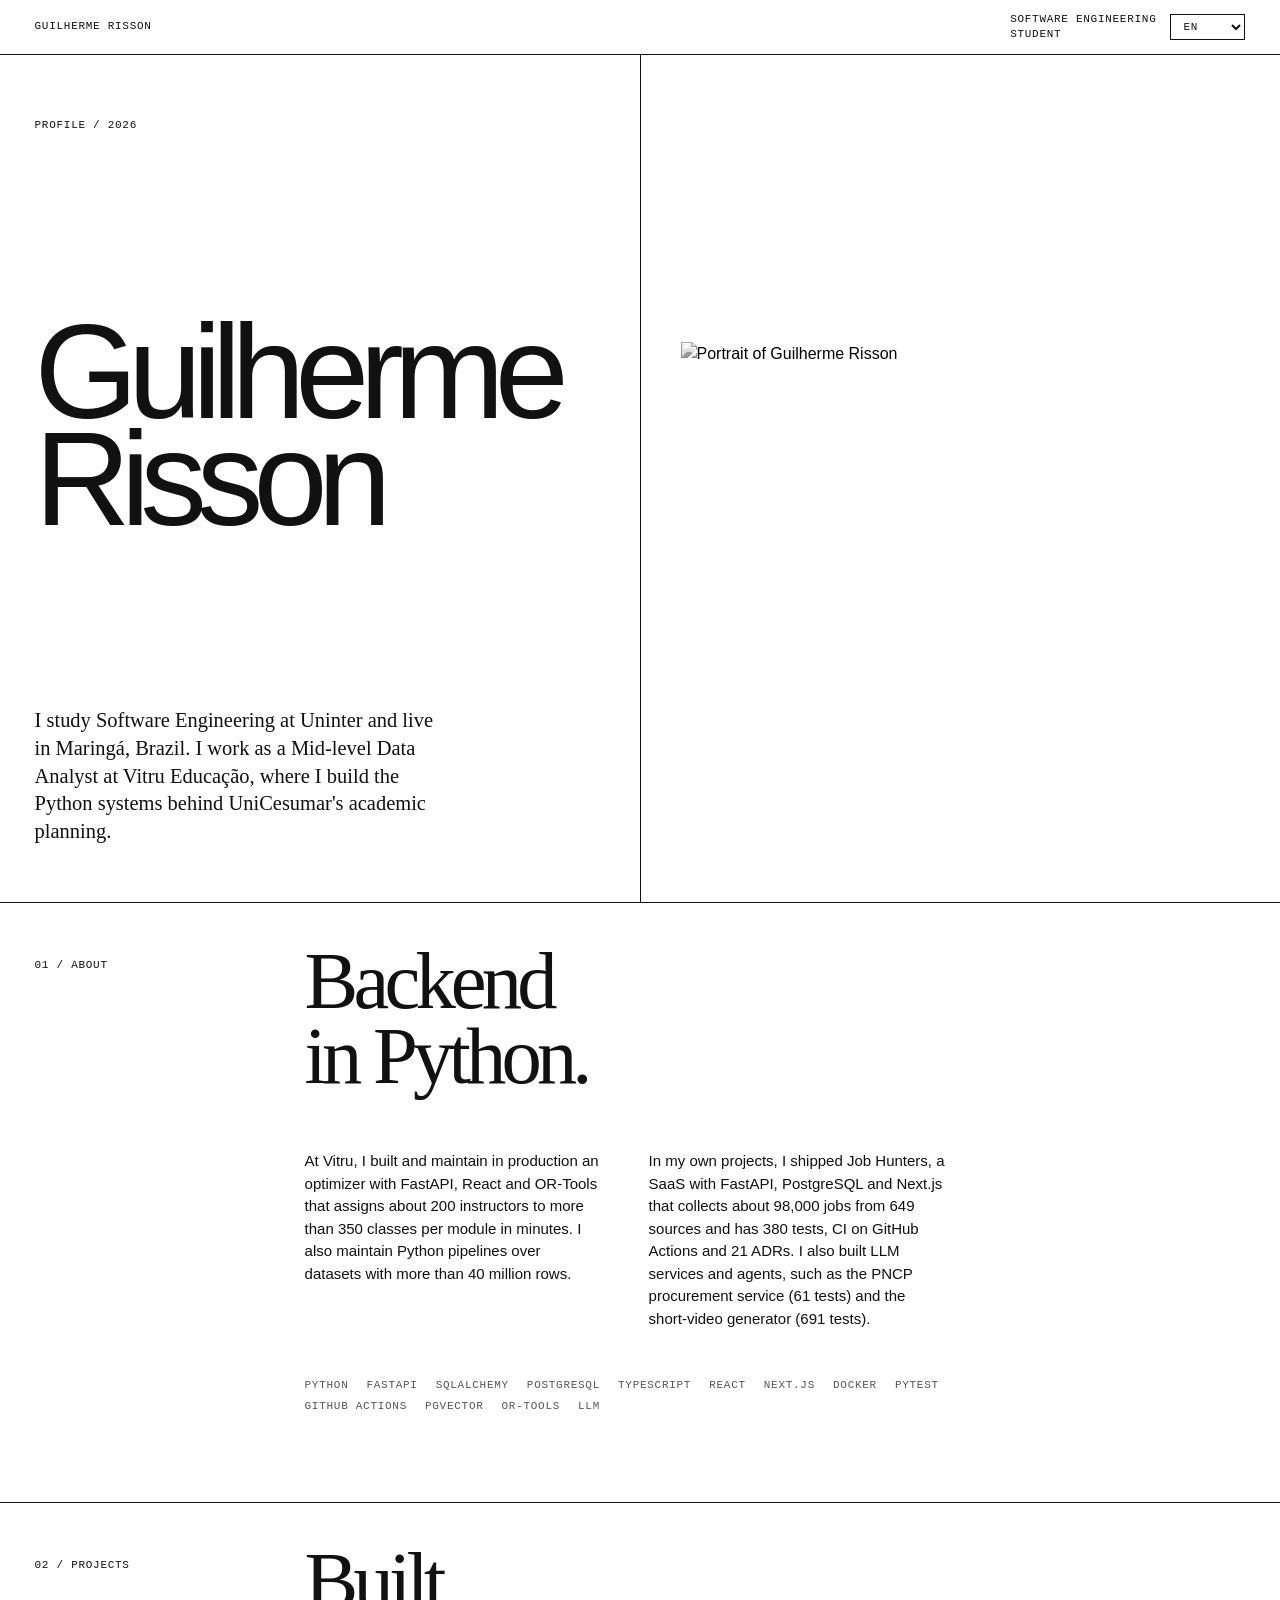
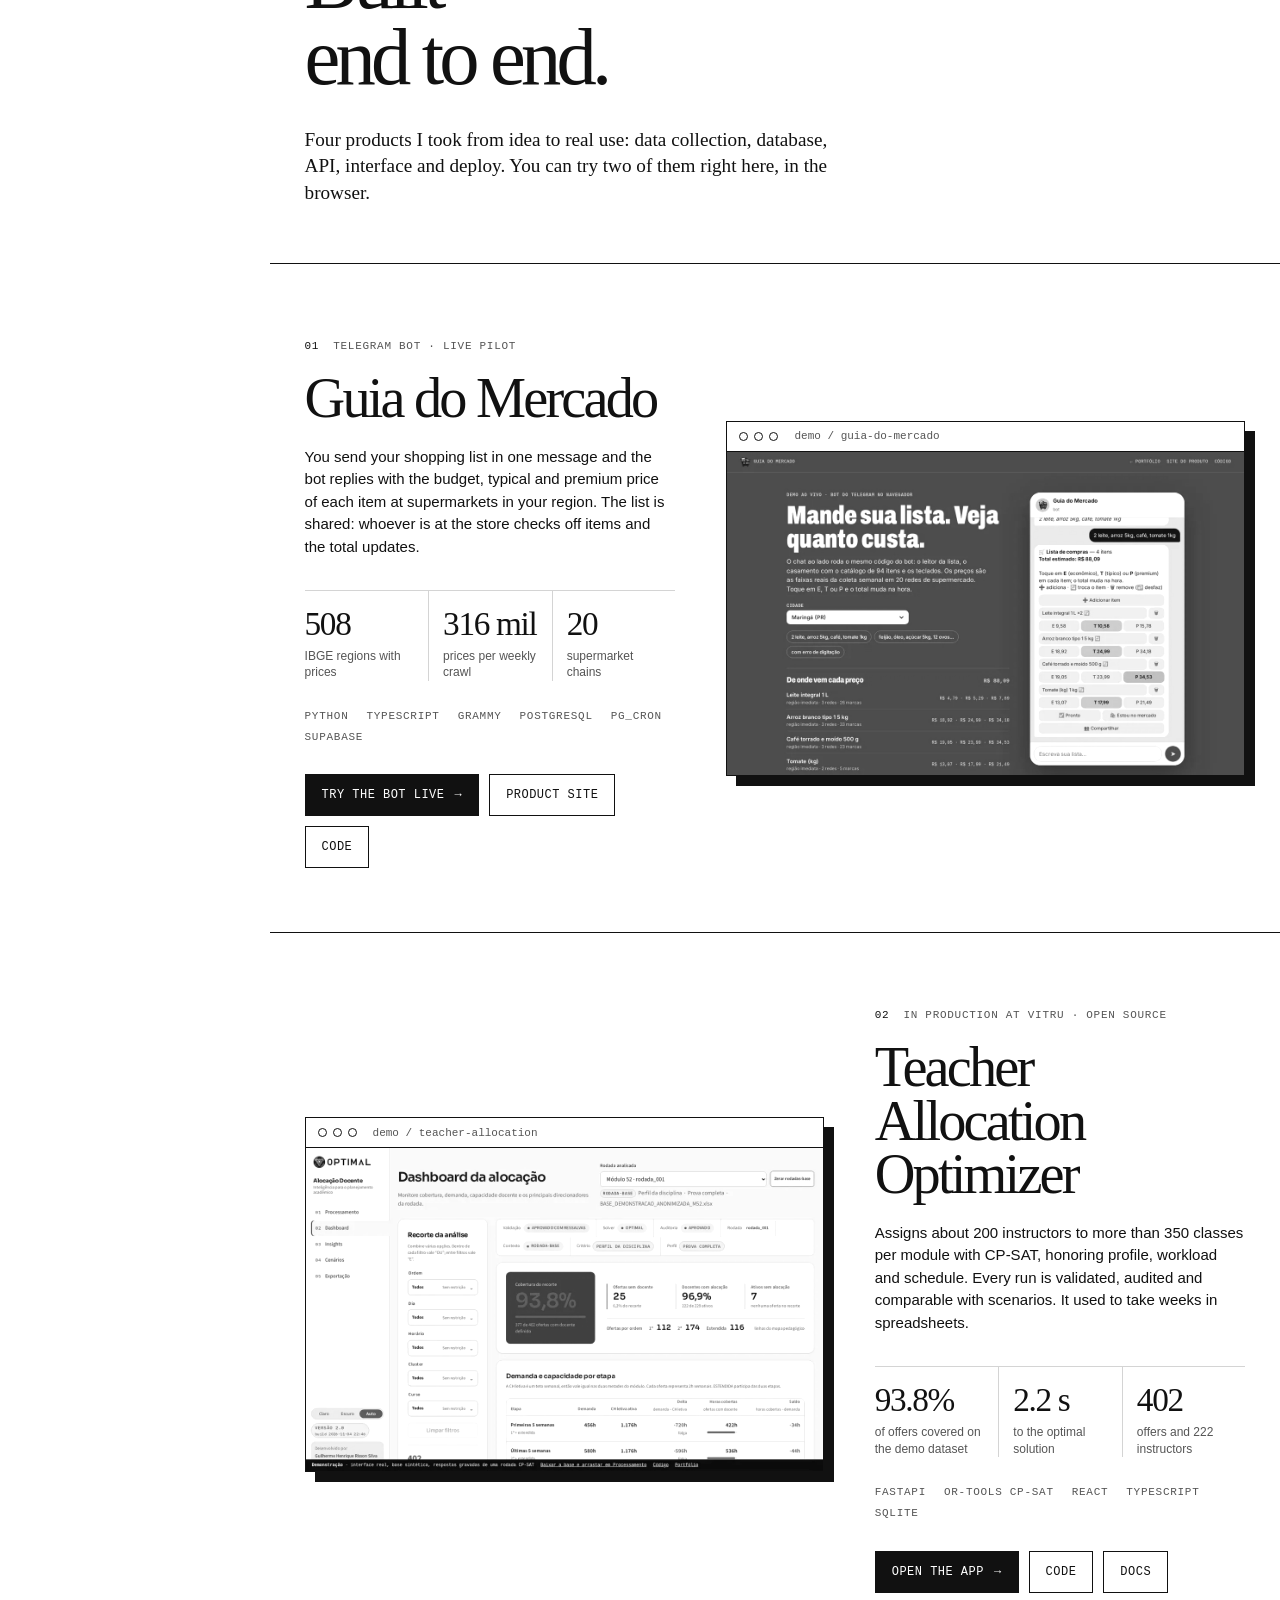
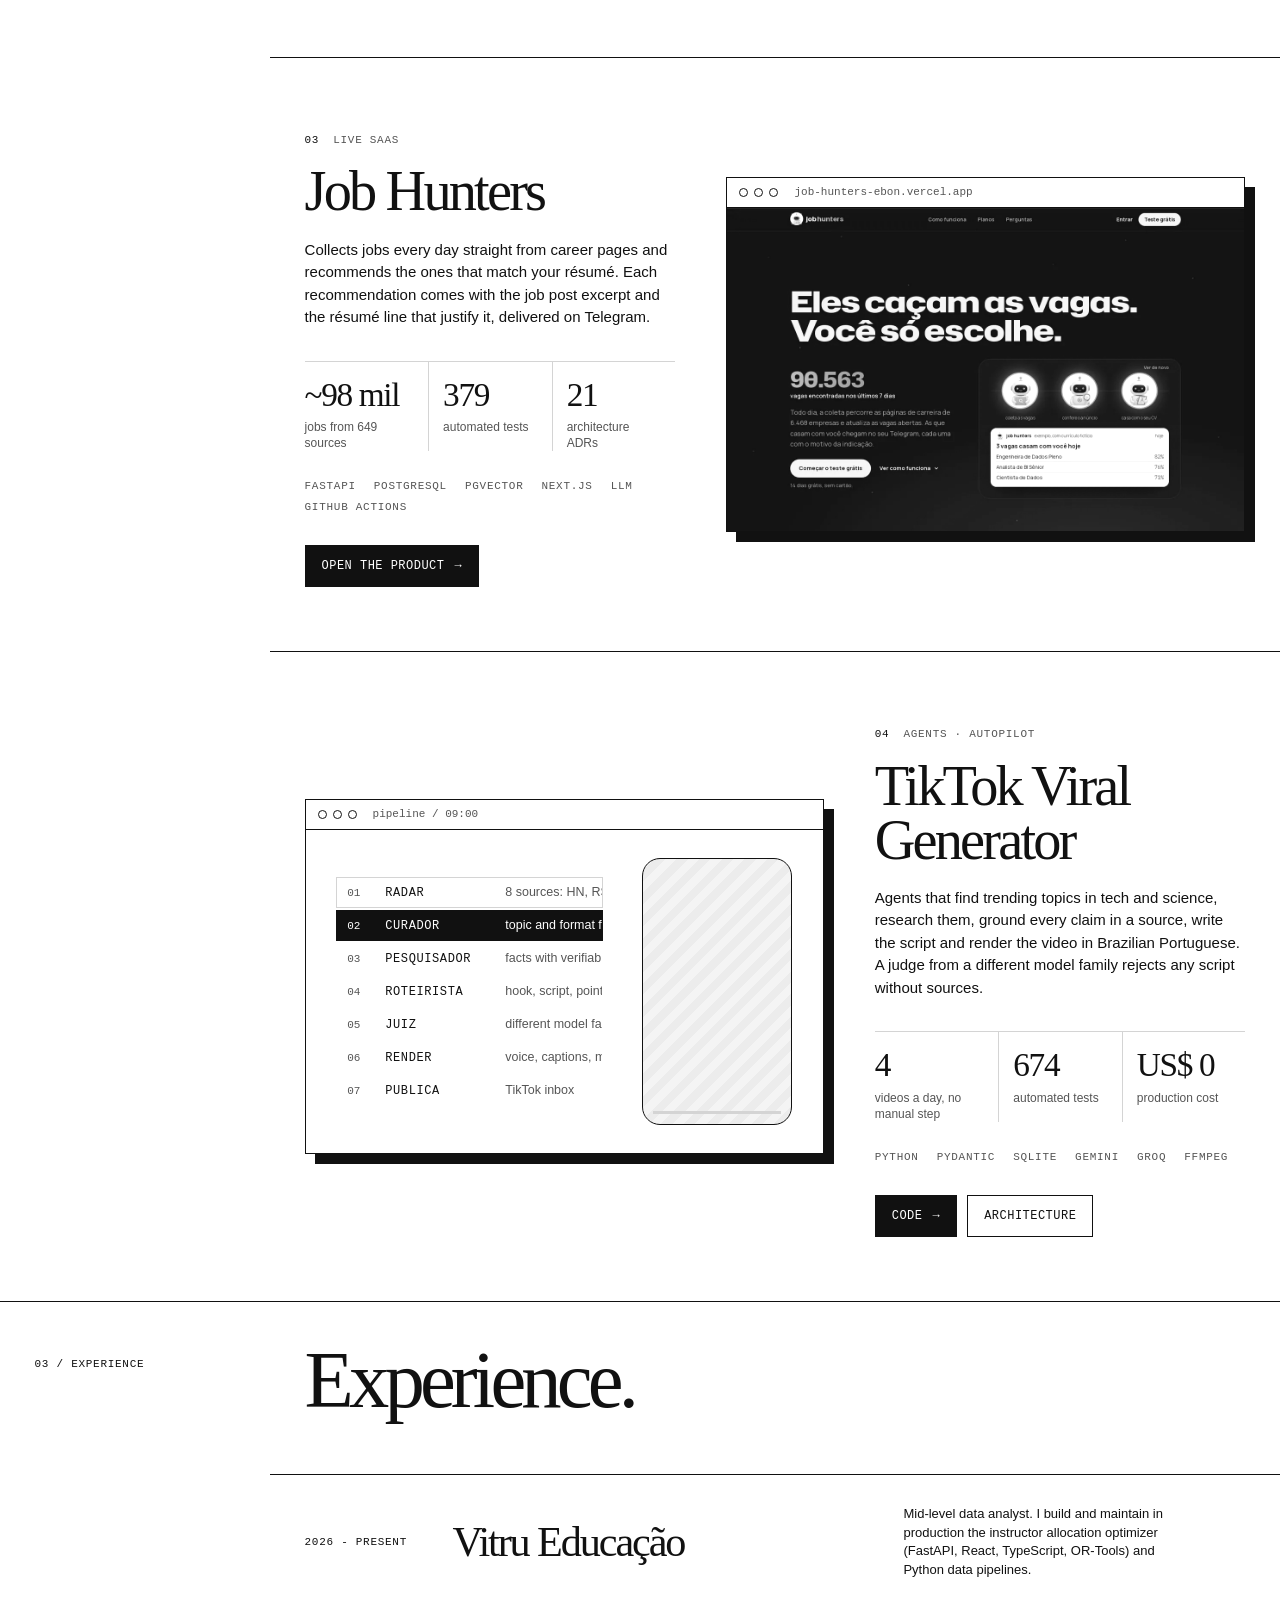
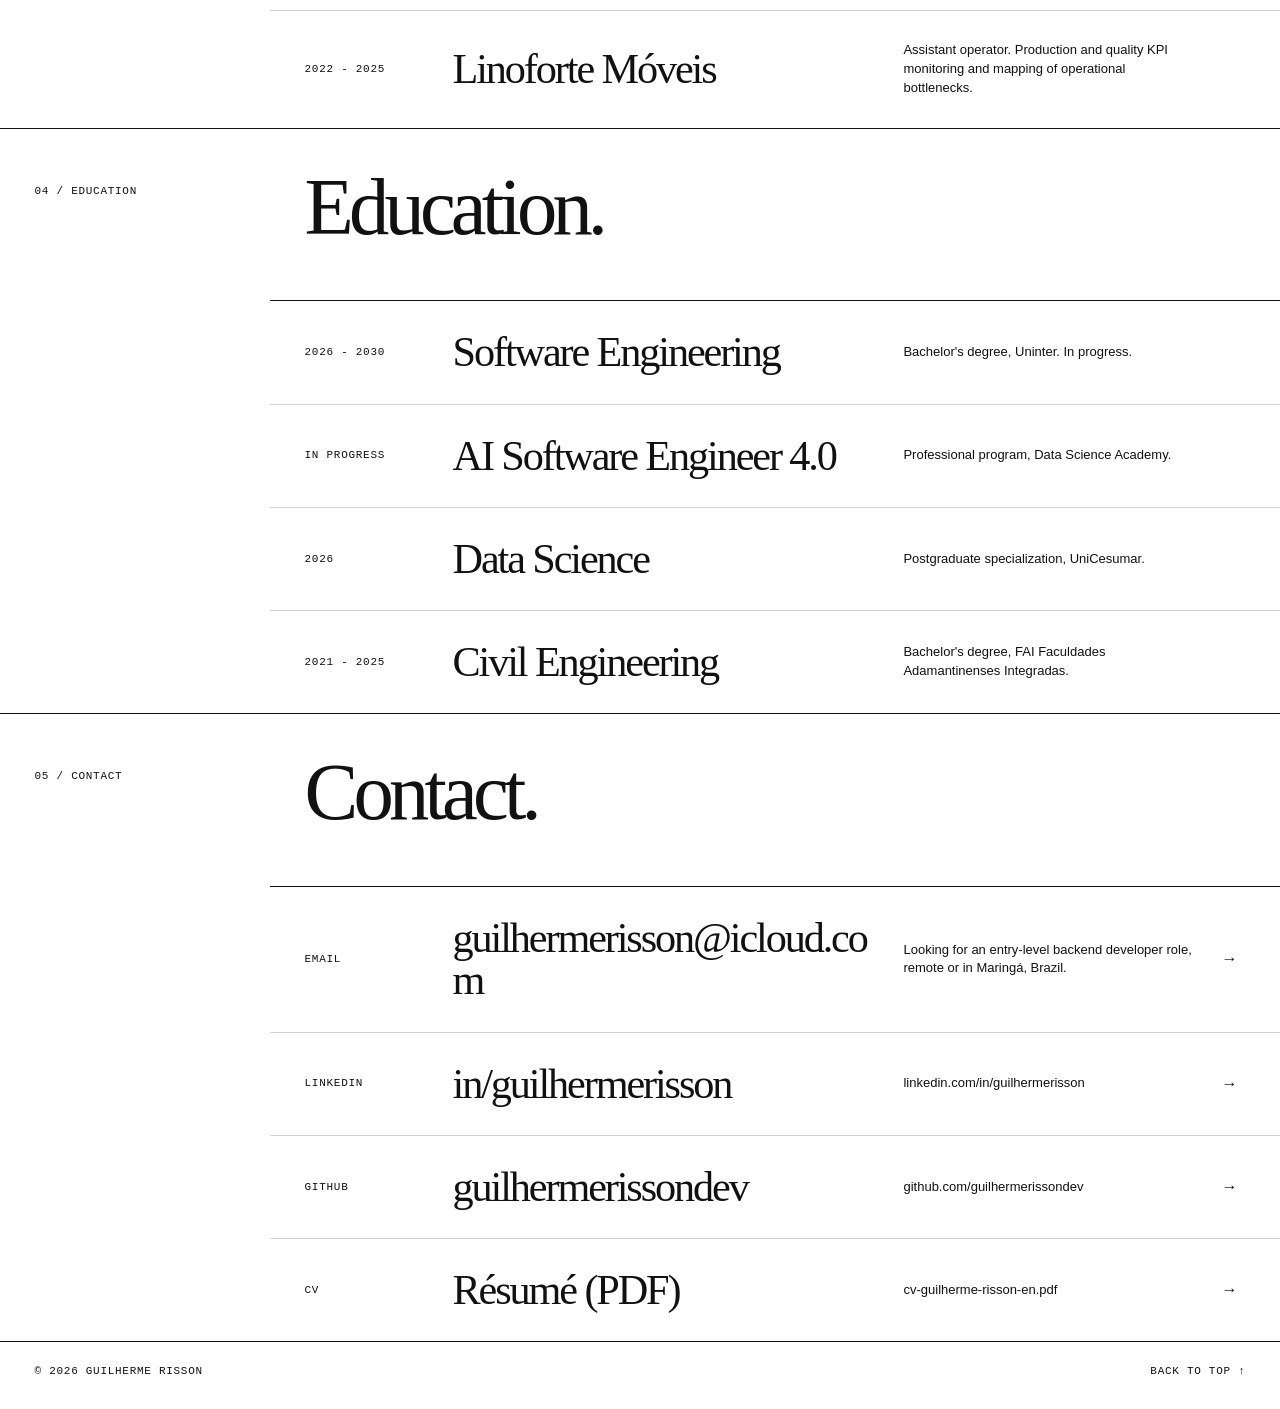
==== commit 63f953fd: "Remove a lista de outros projetos A seção fica só com os quatro projetos end-to-end.  Co-Authored-By" ====
--- a/index.html
+++ b/index.html
@@ -409,8 +409,8 @@
  .phone-bar i { display: block; height: 100%; width: 0; background: var(--ink); }
  .phone.ready .phone-bar i { width: 100%; transition: width 3.2s linear; }
 
- .more-title { margin: 72px 0 0; color: var(--muted); }
- .more-title + .rows { margin-top: 18px; margin-bottom: -88px; }
+ .cases { margin-bottom: -88px; }
+ .case:last-child { border-bottom: 0; }
 
  /* ------------------------------ movimento ------------------------------ */
  .progress {
@@ -460,7 +460,6 @@
  .pipeline { grid-template-columns: 1fr 96px; aspect-ratio: auto; }
  .steps li { grid-template-columns: 22px minmax(0, 1fr); }
  .steps li span { display: none; }
- .more-title { margin-top: 56px; }
  }
 </style>
 </head>
@@ -622,21 +621,6 @@
 
  </div>
 
- <p class="label more-title reveal" data-i18n="proj.more">Outros projetos</p>
- <div class="rows">
- <a class="row" href="https://github.com/guilhermerissondev/procurement-triage-service">
- <span class="label">LLM</span>
- <h3>Procurement Triage</h3>
- <p data-i18n="p4.desc">API FastAPI que extrai dados de editais do PNCP com LLM e valida cada resposta no PDF. 61 testes no CI.</p>
- <span class="arrow" aria-hidden="true">→</span>
- </a>
- <a class="row" href="https://github.com/guilhermerissondev/regulatory-rag-eval">
- <span class="label">RAG</span>
- <h3>Regulatory RAG Eval</h3>
- <p data-i18n="p3.desc">Avaliação de RAG sobre 294 normativos do BACEN. MRR de 0,361 para 0,644.</p>
- <span class="arrow" aria-hidden="true">→</span>
- </a>
- </div>
  </div>
 </section>
 
@@ -744,12 +728,9 @@
  "about.h2": "Backend<br>in Python.",
  "about.p1": "At Vitru, I built and maintain in production an optimizer with FastAPI, React and OR-Tools that assigns about 200 instructors to more than 350 classes per module in minutes. I also maintain Python pipelines over datasets with more than 40 million rows.",
  "about.p2": "In my own projects, I shipped Job Hunters, a SaaS with FastAPI, PostgreSQL and Next.js that collects about 98,000 jobs from 649 sources and has 380 tests, CI on GitHub Actions and 21 ADRs. I also built LLM services and agents, such as the PNCP procurement service (61 tests) and the short-video generator (691 tests).",
- "p3.desc": "RAG evaluation over 294 Brazilian Central Bank regulations. MRR from 0.361 to 0.644.",
- "p4.desc": "FastAPI service that extracts data from PNCP tenders with an LLM and validates every answer against the PDF. 61 tests in CI.",
  "proj.label": "02 / Projects",
  "proj.h2": "Built<br>end to end.",
  "proj.lede": "Four products I took from idea to real use: data collection, database, API, interface and deploy. You can try two of them right here, in the browser.",
- "proj.more": "Other projects",
  "btn.code": "Code",
  "screen.try": "Click to try it",
  "screen.open": "Real interface, synthetic data",
@@ -820,12 +801,9 @@
  "about.h2": "Backend<br>en Python.",
  "about.p1": "En Vitru, desarrollé y mantengo en producción un optimizador con FastAPI, React y OR-Tools que asigna cerca de 200 docentes a más de 350 clases por módulo en minutos. También mantengo pipelines en Python sobre bases con más de 40 millones de filas.",
  "about.p2": "En proyectos personales, publiqué Job Hunters, un SaaS con FastAPI, PostgreSQL y Next.js que recopila cerca de 98 mil vacantes de 649 fuentes y tiene 380 pruebas, CI en GitHub Actions y 21 ADRs. También construí APIs y agentes con LLM, como el servicio de licitaciones del PNCP (61 pruebas) y el generador de videos cortos (691 pruebas).",
- "p3.desc": "Evaluación de RAG sobre 294 normas del Banco Central de Brasil. MRR de 0,361 a 0,644.",
- "p4.desc": "Servicio FastAPI que extrae datos de licitaciones del PNCP con un LLM y valida cada respuesta en el PDF. 61 pruebas en CI.",
  "proj.label": "02 / Proyectos",
  "proj.h2": "Hechos de<br>punta a punta.",
  "proj.lede": "Cuatro productos que llevé de la idea al uso real: recolección, base de datos, API, interfaz y deploy. Dos de ellos los puedes probar aquí mismo, en el navegador.",
- "proj.more": "Otros proyectos",
  "btn.code": "Código",
  "screen.try": "Haz clic para probar",
  "screen.open": "Interfaz real, datos sintéticos",
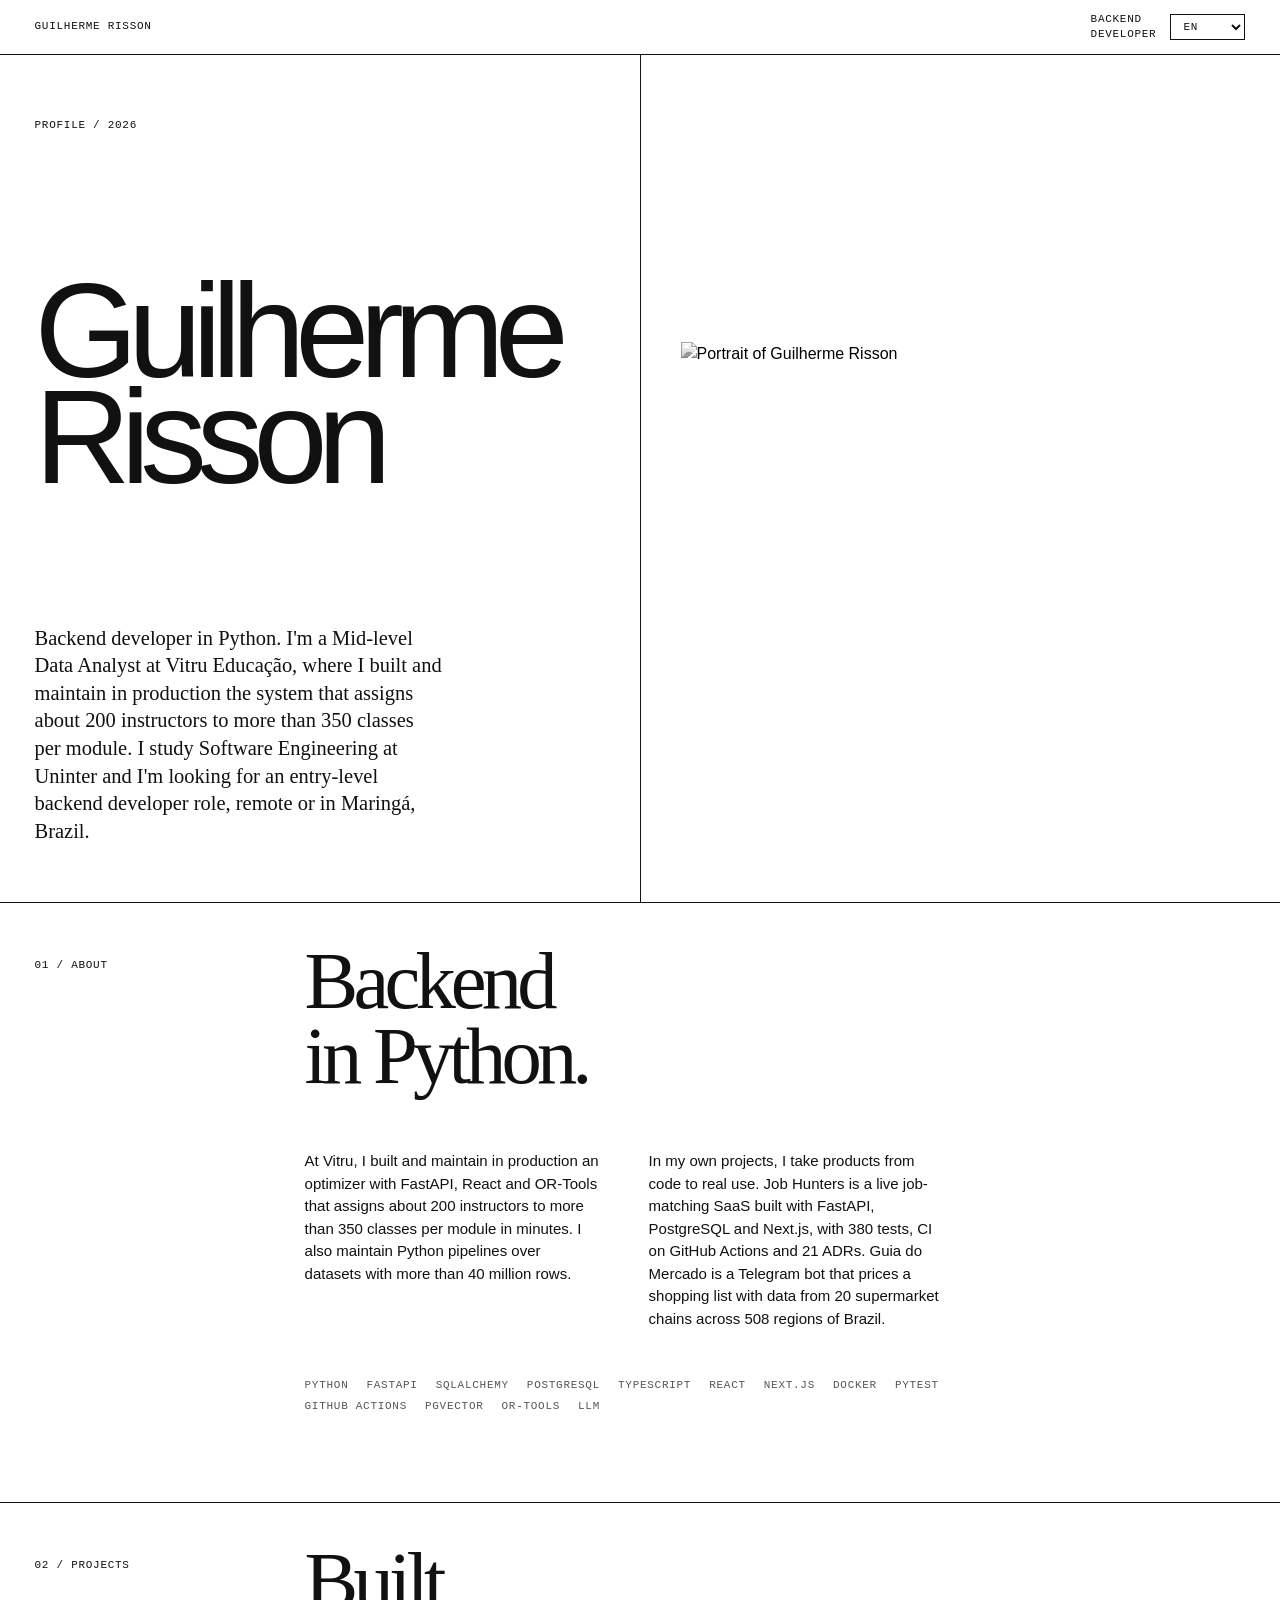
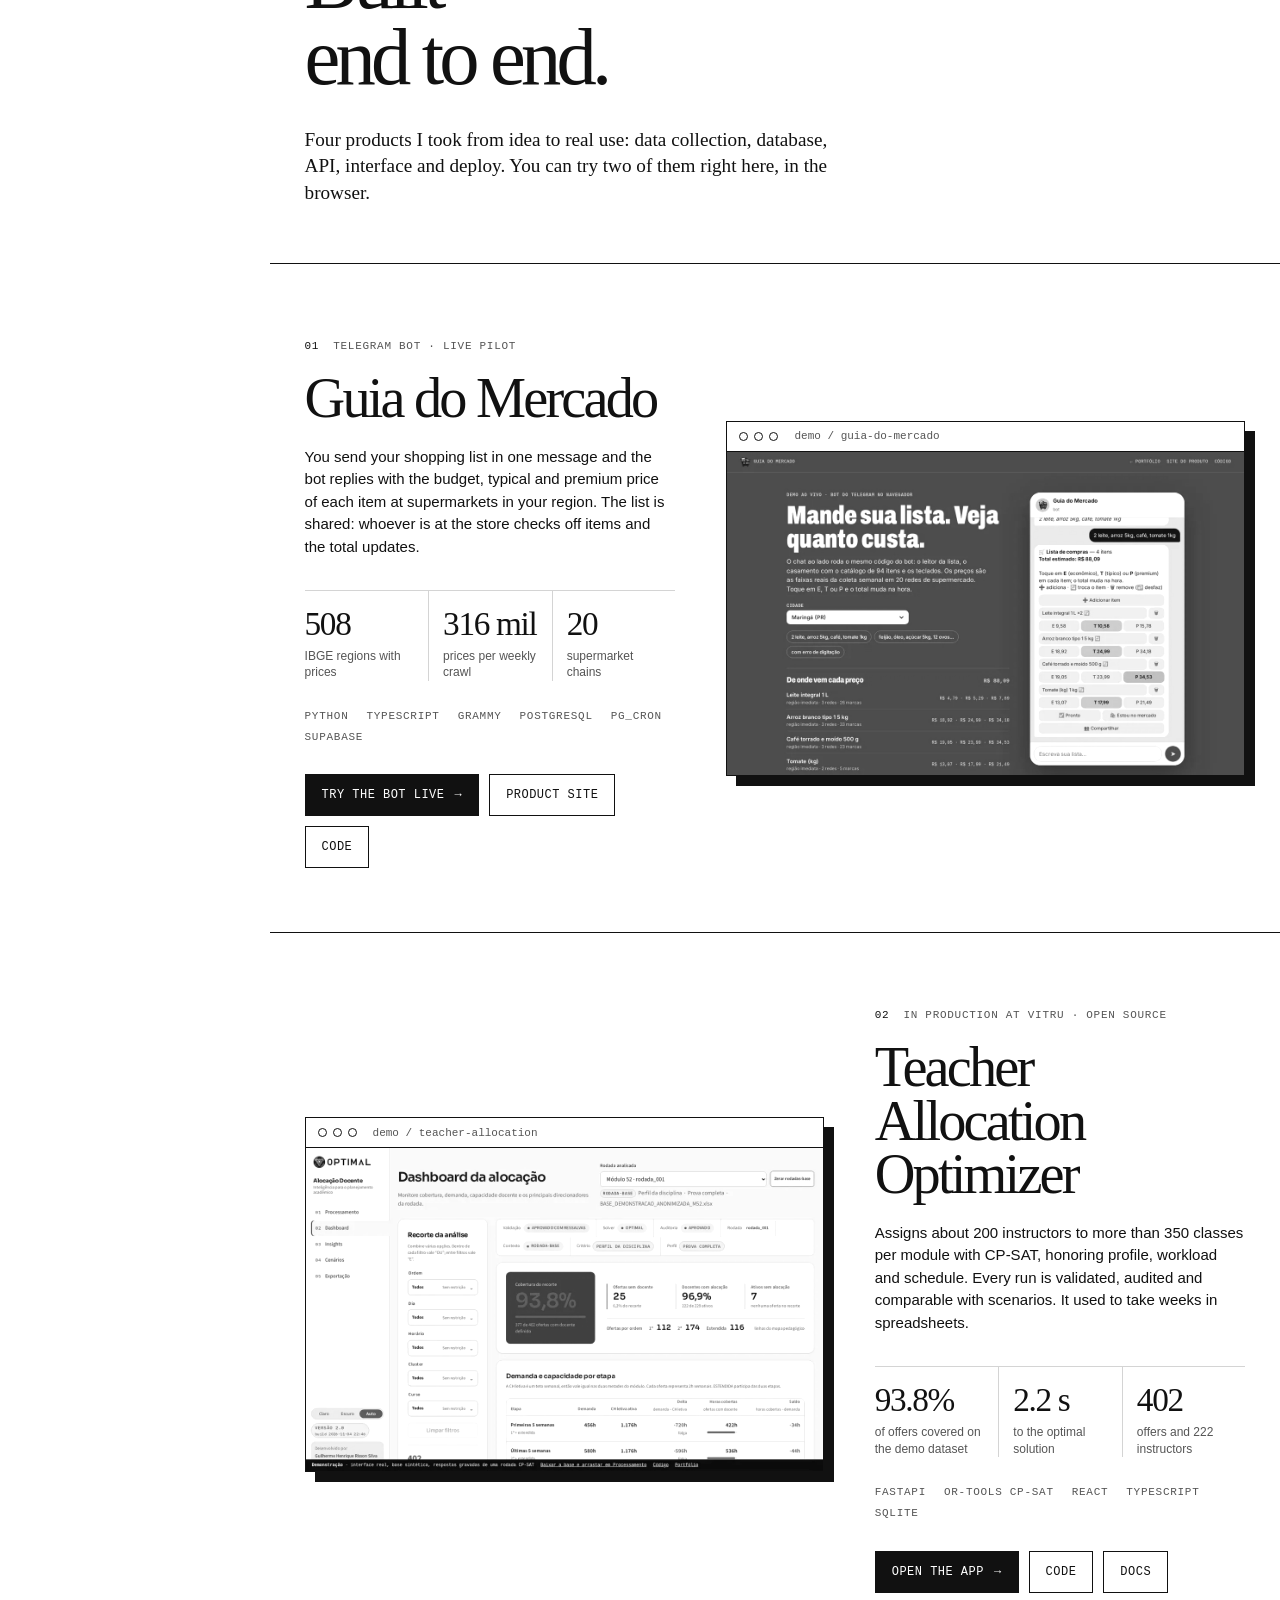
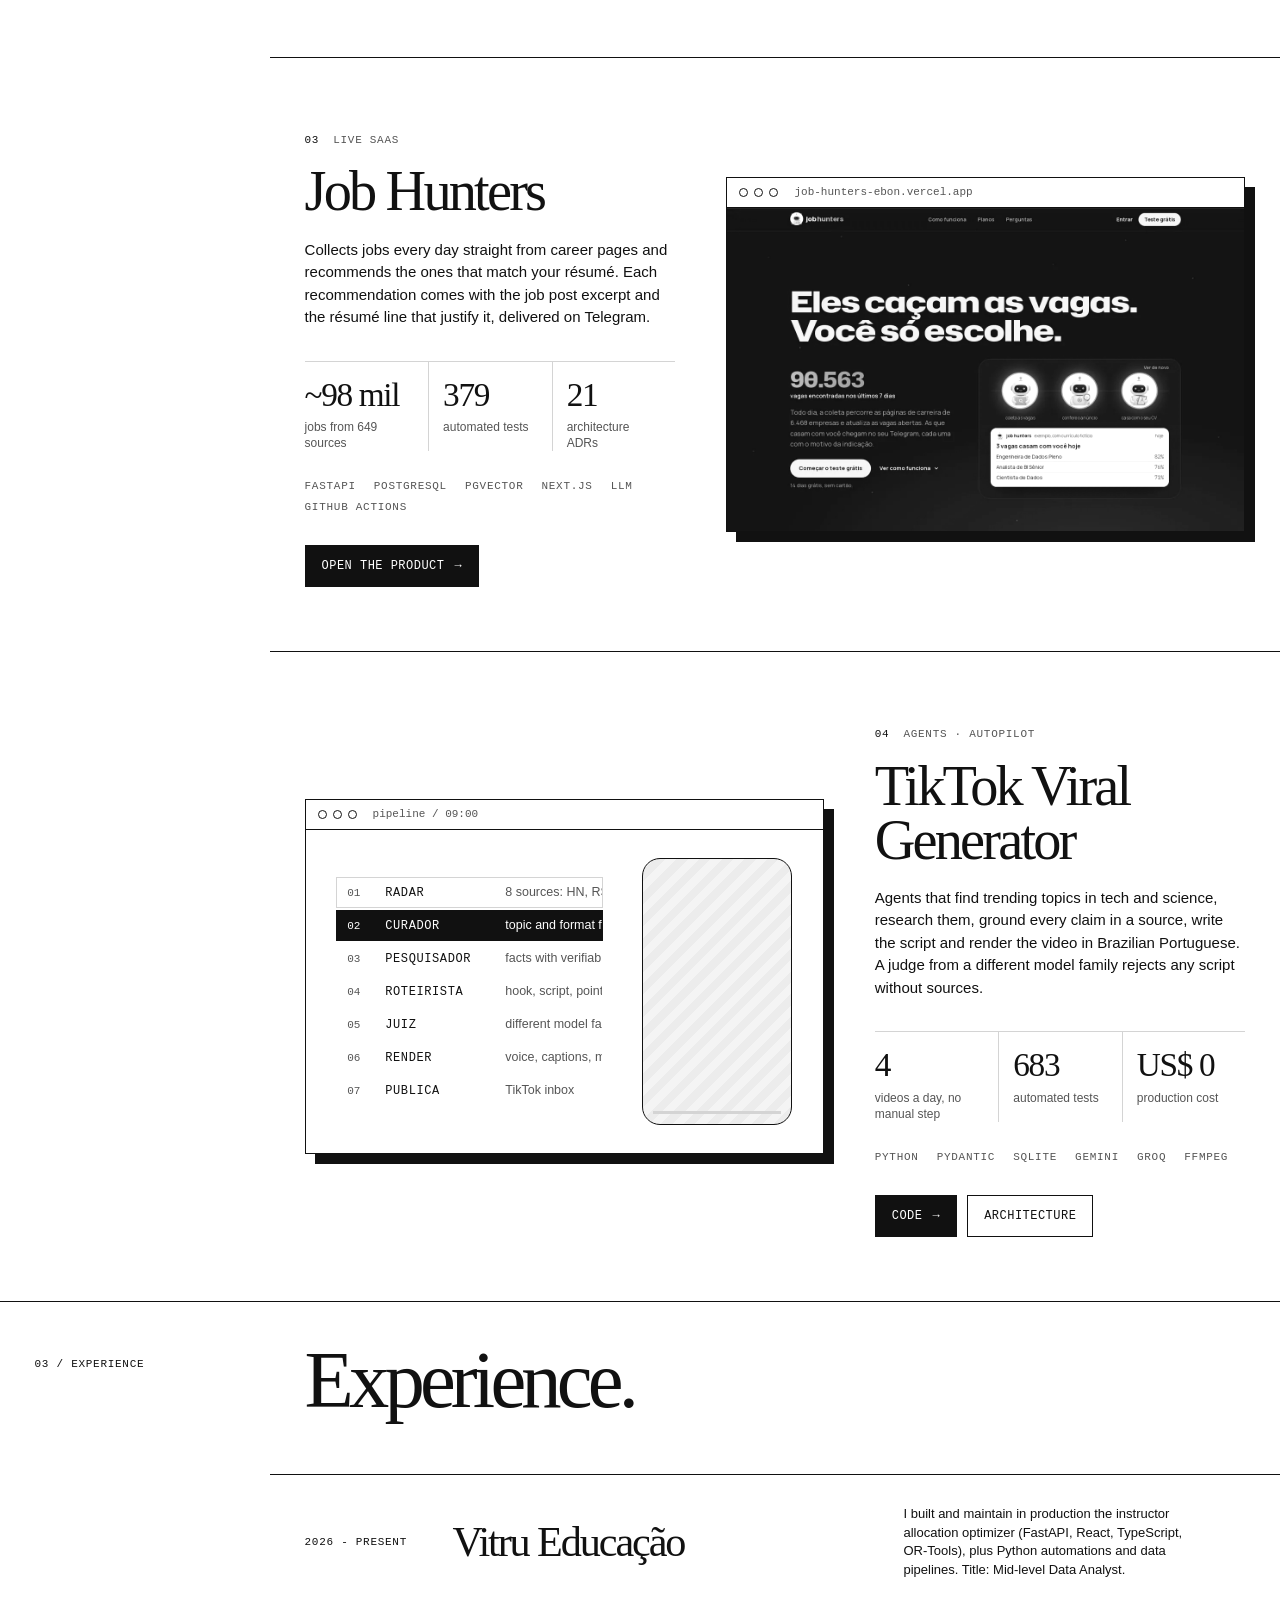
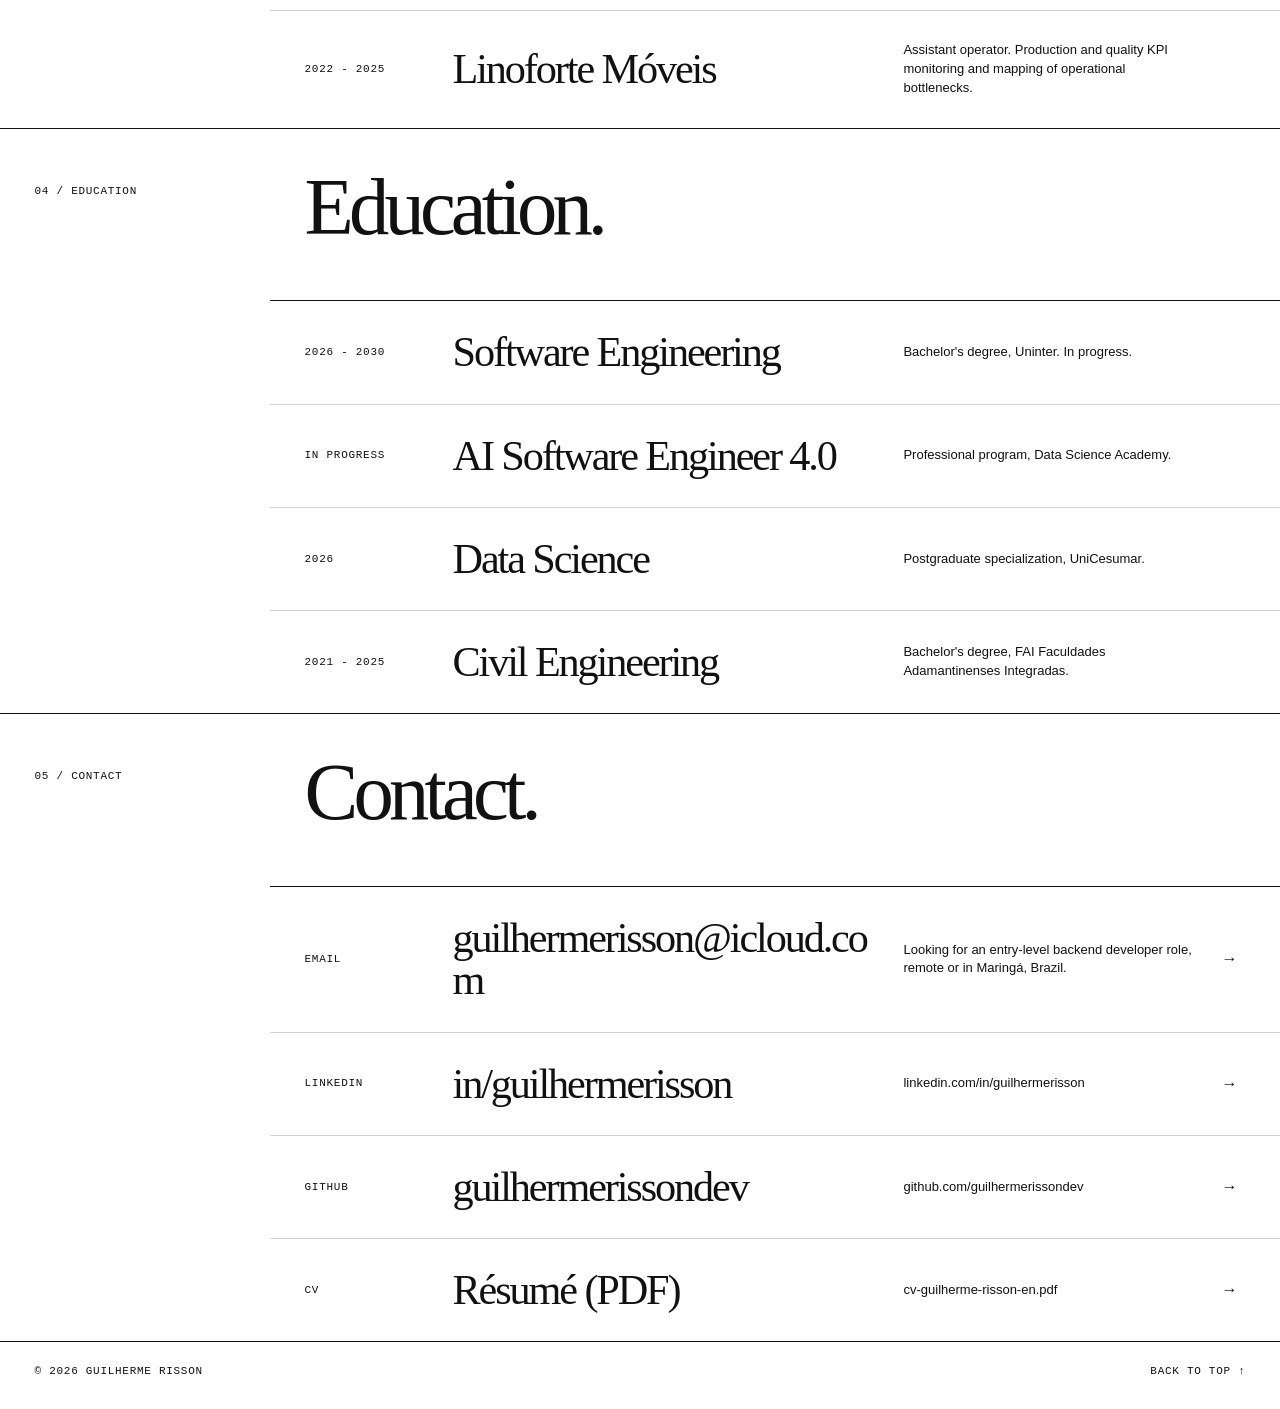
==== commit 91213f78: "Posiciona o perfil como desenvolvedor backend Título, hero e topo passam a abrir com desenvolvedor b" ====
--- a/index.html
+++ b/index.html
@@ -3,13 +3,13 @@
 <head>
 <meta charset="utf-8">
 <meta name="viewport" content="width=device-width, initial-scale=1">
-<title>Guilherme Risson · Software Engineering Student</title>
-<meta name="description" content="Estudante de Engenharia de Software com foco em backend: Python, FastAPI, PostgreSQL e React, sistema em produção na Vitru Educação, testes automatizados e CI.">
+<title>Guilherme Risson · Desenvolvedor Backend</title>
+<meta name="description" content="Desenvolvedor backend em Python, FastAPI e PostgreSQL. Desenvolvi e mantenho em produção o sistema de alocação docente da Vitru Educação. Busco vaga júnior de desenvolvedor backend.">
 <link rel="icon" href="data:image/svg+xml,<svg xmlns='http://www.w3.org/2000/svg' viewBox='0 0 100 100'><circle cx='50' cy='50' r='38' fill='%23111'/></svg>">
 
 <meta property="og:type" content="profile">
-<meta property="og:title" content="Guilherme Risson · Software Engineering Student">
-<meta property="og:description" content="Estudante de Engenharia de Software. Backend com Python, FastAPI e PostgreSQL, sistema em produção na Vitru e SaaS no ar com testes automatizados e CI.">
+<meta property="og:title" content="Guilherme Risson · Desenvolvedor Backend">
+<meta property="og:description" content="Desenvolvedor backend em Python, FastAPI e PostgreSQL, com sistema em produção na Vitru Educação e projetos de ponta a ponta no ar.">
 <meta property="og:url" content="https://guilhermerissondev.github.io/">
 <meta property="og:image" content="https://guilhermerissondev.github.io/guilherme-risson.jpg">
 
@@ -469,7 +469,7 @@
 <header class="top" id="topo">
  <a class="label" href="#topo">Guilherme Risson</a>
  <div class="top-right">
- <span class="label role">Software Engineering<br>Student</span>
+ <span class="label role" data-i18n="top.role">Desenvolvedor<br>Backend</span>
  <select class="lang" id="lang" aria-label="Idioma">
  <option value="pt">PT-BR</option>
  <option value="en">EN</option>
@@ -484,7 +484,7 @@
  <div class="hero-text">
  <p class="label" data-i18n="hero.label">Perfil / 2026</p>
  <h1><span class="line"><span>Guilherme</span></span><span class="line"><span>Risson</span></span></h1>
- <p class="intro" data-i18n="hero.intro">Estudo Engenharia de Software na Uninter e moro em Maringá (PR). Trabalho como Analista de Dados Pleno na Vitru Educação, onde desenvolvo em Python os sistemas do planejamento acadêmico da UniCesumar.</p>
+ <p class="intro" data-i18n="hero.intro">Desenvolvedor backend em Python. Sou Analista de Dados Pleno na Vitru Educação, onde desenvolvi e mantenho em produção o sistema que distribui cerca de 200 docentes em mais de 350 turmas por módulo. Estudo Engenharia de Software na Uninter e busco vaga júnior de desenvolvedor backend, remota ou em Maringá (PR).</p>
  </div>
  <div class="portrait">
  <img src="guilherme-risson.jpg" width="400" height="400" alt="Retrato de Guilherme Risson" data-i18n-alt="hero.alt">
@@ -497,7 +497,7 @@
  <h2 class="reveal" data-i18n="about.h2">Backend<br>em Python.</h2>
  <div class="cols reveal">
  <p data-i18n="about.p1">Na Vitru, desenvolvi e mantenho em produção um otimizador com FastAPI, React e OR-Tools que distribui cerca de 200 docentes em mais de 350 turmas por módulo em minutos. Também mantenho pipelines em Python sobre bases com mais de 40 milhões de linhas.</p>
- <p data-i18n="about.p2">Nos projetos pessoais, publiquei o Job Hunters, um SaaS com FastAPI, PostgreSQL e Next.js que coleta cerca de 98 mil vagas de 649 fontes e tem 380 testes, CI no GitHub Actions e 21 ADRs. Também construí APIs e agentes com LLM, como o serviço de editais do PNCP (61 testes) e o gerador de vídeos curtos (691 testes).</p>
+ <p data-i18n="about.p2">Nos projetos próprios, levo produtos do código ao uso real. O Job Hunters é um SaaS de vagas no ar, com FastAPI, PostgreSQL e Next.js, 380 testes, CI no GitHub Actions e 21 ADRs. O Guia do Mercado é um bot de Telegram que estima a lista de compras com preços de 20 redes de supermercado em 508 regiões do país.</p>
  </div>
  <p class="stack label">
  <span>Python</span><span>FastAPI</span><span>SQLAlchemy</span><span>PostgreSQL</span><span>TypeScript</span><span>React</span><span>Next.js</span><span>Docker</span><span>pytest</span><span>GitHub Actions</span><span>pgvector</span><span>OR-Tools</span><span>LLM</span>
@@ -632,7 +632,7 @@
  <div class="row">
  <span class="label" data-i18n="exp1.when">2026 - hoje</span>
  <h3>Vitru Educação</h3>
- <p data-i18n="exp1.desc">Analista de dados pleno. Desenvolvo e mantenho em produção o otimizador de alocação docente (FastAPI, React, TypeScript, OR-Tools) e pipelines de dados em Python.</p>
+ <p data-i18n="exp1.desc">Desenvolvi e mantenho em produção o otimizador de alocação docente (FastAPI, React, TypeScript, OR-Tools), além de automações e pipelines de dados em Python. Cargo: Analista de Dados Pleno.</p>
  <span></span>
  </div>
  <div class="row">
@@ -721,13 +721,14 @@
 <script>
  const I18N = {
  en: {
+ "top.role": "Backend<br>Developer",
  "hero.label": "Profile / 2026",
- "hero.intro": "I study Software Engineering at Uninter and live in Maringá, Brazil. I work as a Mid-level Data Analyst at Vitru Educação, where I build the Python systems behind UniCesumar's academic planning.",
+ "hero.intro": "Backend developer in Python. I'm a Mid-level Data Analyst at Vitru Educação, where I built and maintain in production the system that assigns about 200 instructors to more than 350 classes per module. I study Software Engineering at Uninter and I'm looking for an entry-level backend developer role, remote or in Maringá, Brazil.",
  "hero.alt": "Portrait of Guilherme Risson",
  "about.label": "01 / About",
  "about.h2": "Backend<br>in Python.",
  "about.p1": "At Vitru, I built and maintain in production an optimizer with FastAPI, React and OR-Tools that assigns about 200 instructors to more than 350 classes per module in minutes. I also maintain Python pipelines over datasets with more than 40 million rows.",
- "about.p2": "In my own projects, I shipped Job Hunters, a SaaS with FastAPI, PostgreSQL and Next.js that collects about 98,000 jobs from 649 sources and has 380 tests, CI on GitHub Actions and 21 ADRs. I also built LLM services and agents, such as the PNCP procurement service (61 tests) and the short-video generator (691 tests).",
+ "about.p2": "In my own projects, I take products from code to real use. Job Hunters is a live job-matching SaaS built with FastAPI, PostgreSQL and Next.js, with 380 tests, CI on GitHub Actions and 21 ADRs. Guia do Mercado is a Telegram bot that prices a shopping list with data from 20 supermarket chains across 508 regions of Brazil.",
  "proj.label": "02 / Projects",
  "proj.h2": "Built<br>end to end.",
  "proj.lede": "Four products I took from idea to real use: data collection, database, API, interface and deploy. You can try two of them right here, in the browser.",
@@ -773,7 +774,7 @@
  "exp.label": "03 / Experience",
  "exp.h2": "Experience.",
  "exp1.when": "2026 - present",
- "exp1.desc": "Mid-level data analyst. I build and maintain in production the instructor allocation optimizer (FastAPI, React, TypeScript, OR-Tools) and Python data pipelines.",
+ "exp1.desc": "I built and maintain in production the instructor allocation optimizer (FastAPI, React, TypeScript, OR-Tools), plus Python automations and data pipelines. Title: Mid-level Data Analyst.",
  "exp2.desc": "Assistant operator. Production and quality KPI monitoring and mapping of operational bottlenecks.",
  "edu.label": "04 / Education",
  "edu.h2": "Education.",
@@ -794,13 +795,14 @@
  "footer.top": "Back to top ↑",
  },
  es: {
+ "top.role": "Desarrollador<br>Backend",
  "hero.label": "Perfil / 2026",
- "hero.intro": "Estudio Ingeniería de Software en Uninter y vivo en Maringá, Brasil. Trabajo como Analista de Datos Pleno en Vitru Educação, donde desarrollo en Python los sistemas de planificación académica de UniCesumar.",
+ "hero.intro": "Desarrollador backend en Python. Soy Analista de Datos Pleno en Vitru Educação, donde desarrollé y mantengo en producción el sistema que asigna cerca de 200 docentes a más de 350 clases por módulo. Estudio Ingeniería de Software en Uninter y busco un puesto junior de desarrollador backend, remoto o en Maringá, Brasil.",
  "hero.alt": "Retrato de Guilherme Risson",
  "about.label": "01 / Sobre mí",
  "about.h2": "Backend<br>en Python.",
  "about.p1": "En Vitru, desarrollé y mantengo en producción un optimizador con FastAPI, React y OR-Tools que asigna cerca de 200 docentes a más de 350 clases por módulo en minutos. También mantengo pipelines en Python sobre bases con más de 40 millones de filas.",
- "about.p2": "En proyectos personales, publiqué Job Hunters, un SaaS con FastAPI, PostgreSQL y Next.js que recopila cerca de 98 mil vacantes de 649 fuentes y tiene 380 pruebas, CI en GitHub Actions y 21 ADRs. También construí APIs y agentes con LLM, como el servicio de licitaciones del PNCP (61 pruebas) y el generador de videos cortos (691 pruebas).",
+ "about.p2": "En proyectos propios, llevo productos del código al uso real. Job Hunters es un SaaS de vacantes en línea, con FastAPI, PostgreSQL y Next.js, 380 pruebas, CI en GitHub Actions y 21 ADRs. Guia do Mercado es un bot de Telegram que estima la lista de compras con precios de 20 cadenas de supermercados en 508 regiones de Brasil.",
  "proj.label": "02 / Proyectos",
  "proj.h2": "Hechos de<br>punta a punta.",
  "proj.lede": "Cuatro productos que llevé de la idea al uso real: recolección, base de datos, API, interfaz y deploy. Dos de ellos los puedes probar aquí mismo, en el navegador.",
@@ -846,7 +848,7 @@
  "exp.label": "03 / Experiencia",
  "exp.h2": "Experiencia.",
  "exp1.when": "2026 - actual",
- "exp1.desc": "Analista de datos pleno. Desarrollo y mantengo en producción el optimizador de asignación docente (FastAPI, React, TypeScript, OR-Tools) y pipelines de datos en Python.",
+ "exp1.desc": "Desarrollé y mantengo en producción el optimizador de asignación docente (FastAPI, React, TypeScript, OR-Tools), además de automatizaciones y pipelines de datos en Python. Cargo: Analista de Datos Pleno.",
  "exp2.desc": "Operador asistente. Monitoreo de KPIs de producción y calidad y mapeo de cuellos de botella operativos.",
  "edu.label": "04 / Formación",
  "edu.h2": "Formación.",
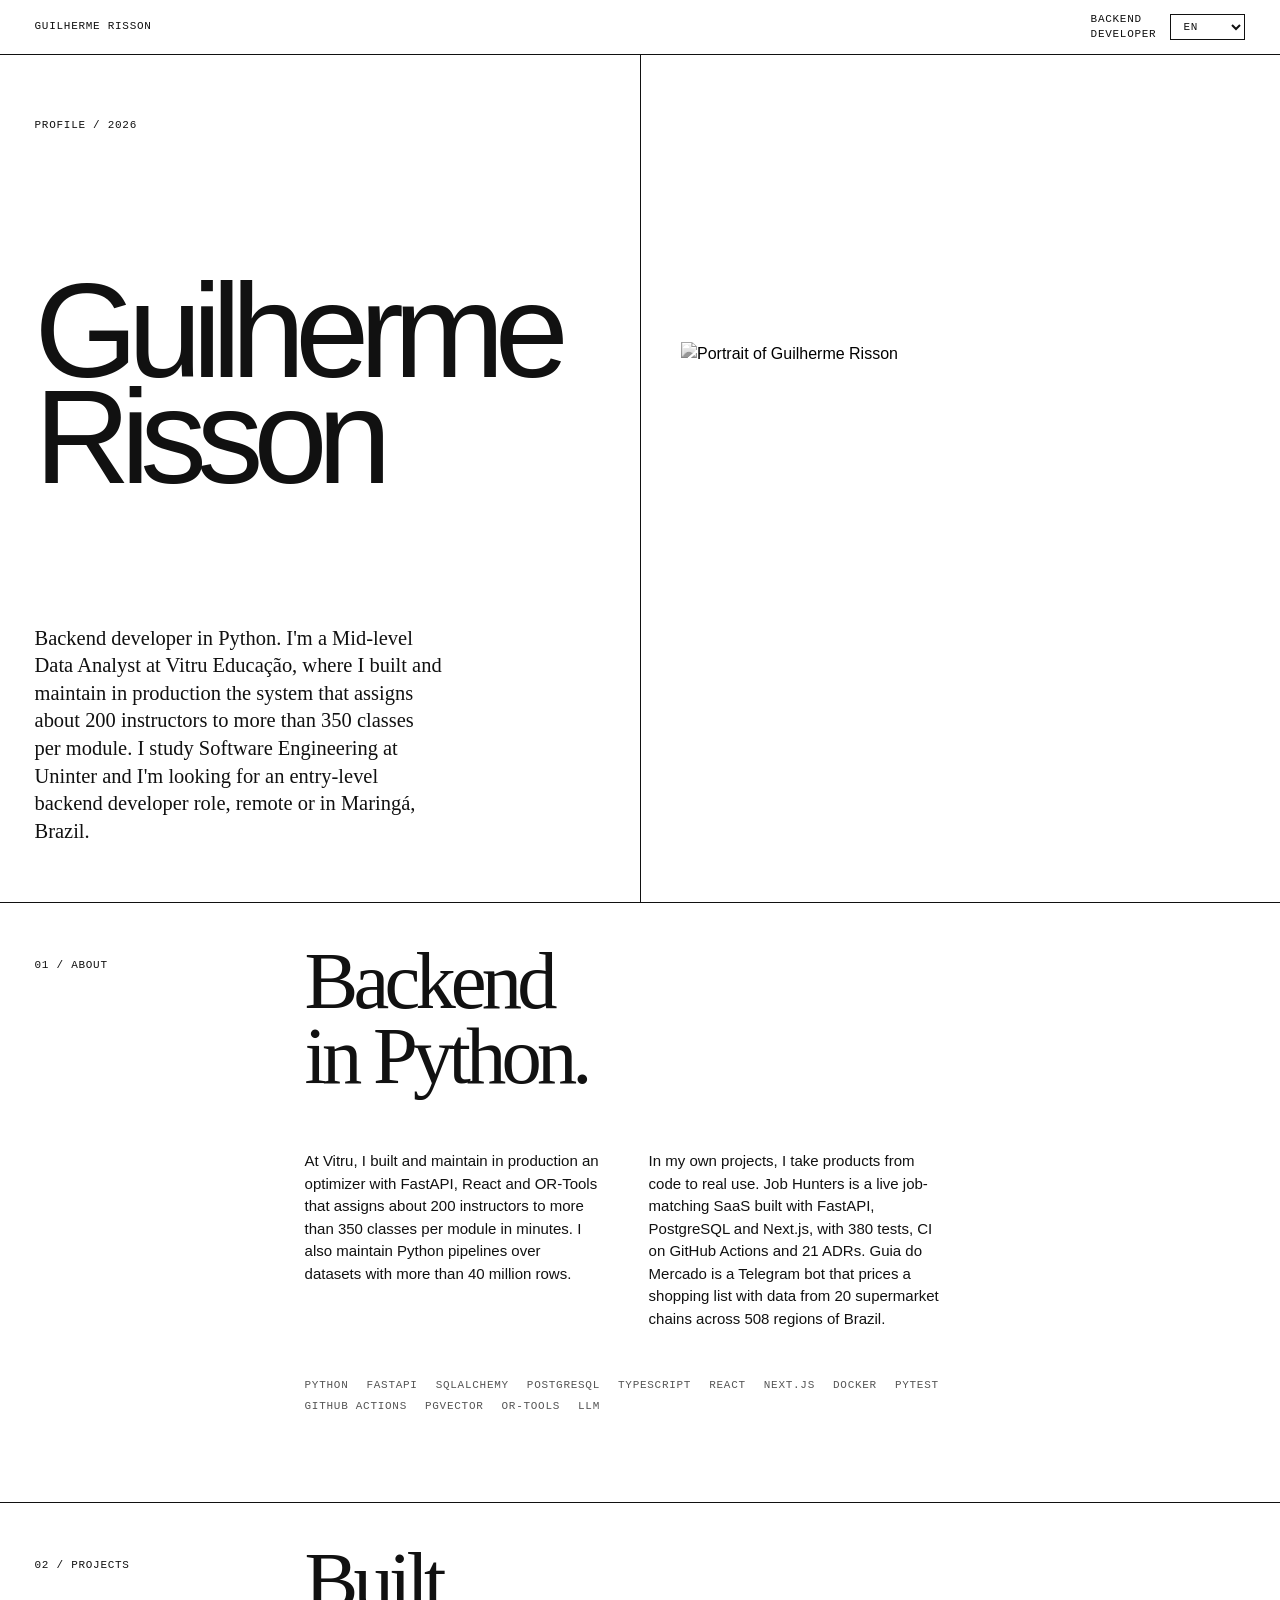
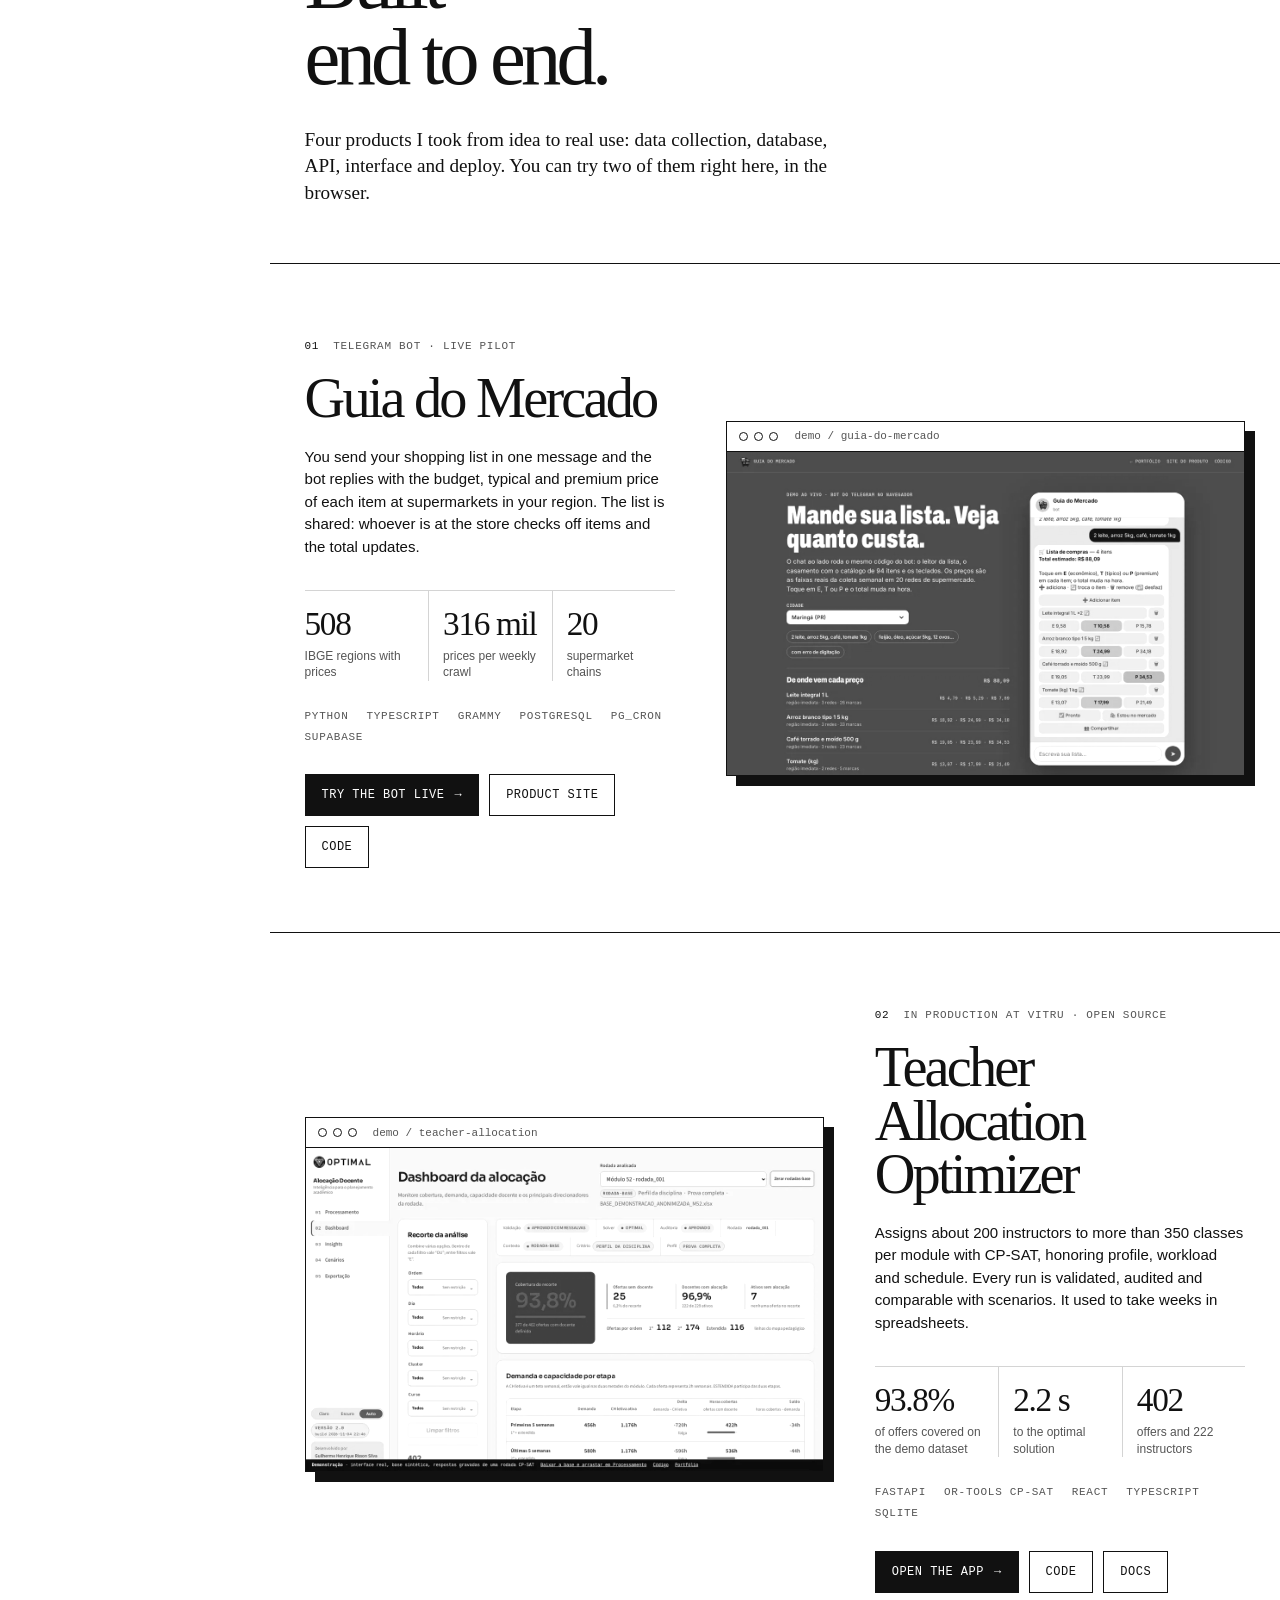
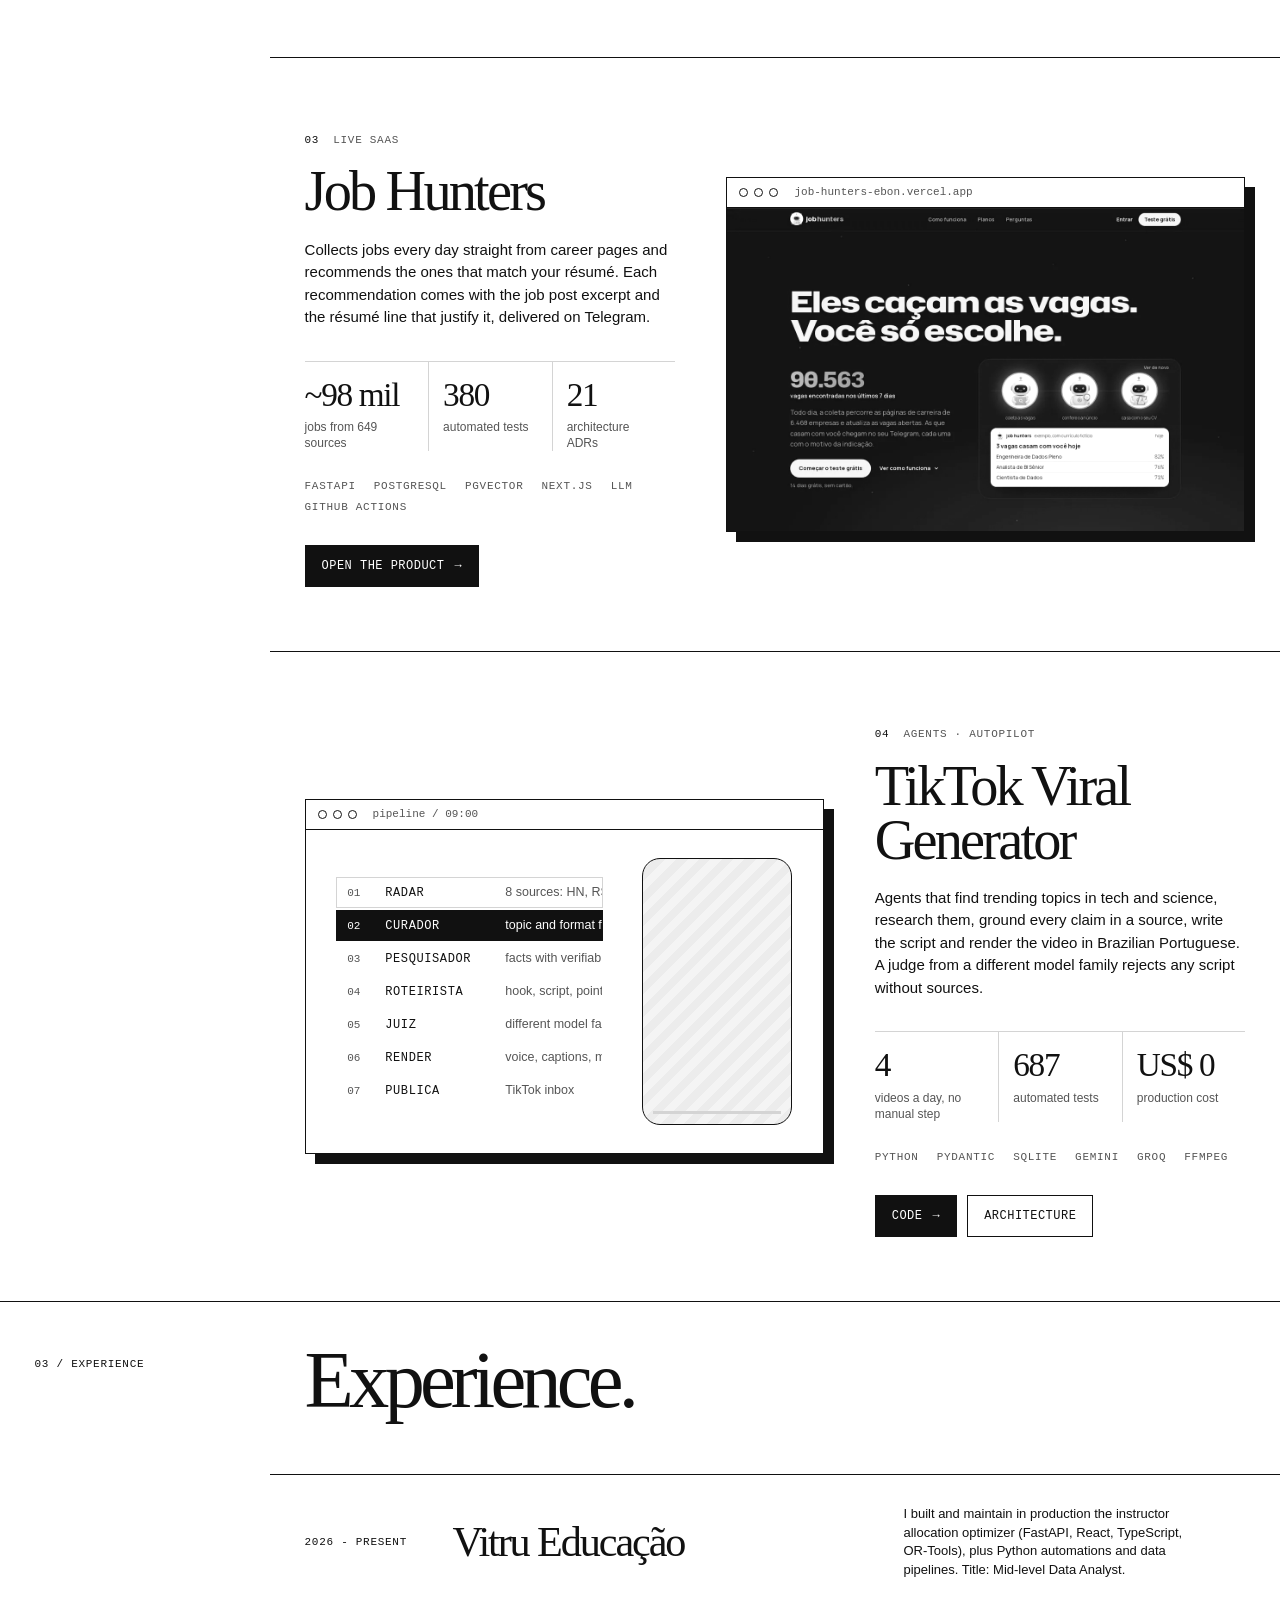
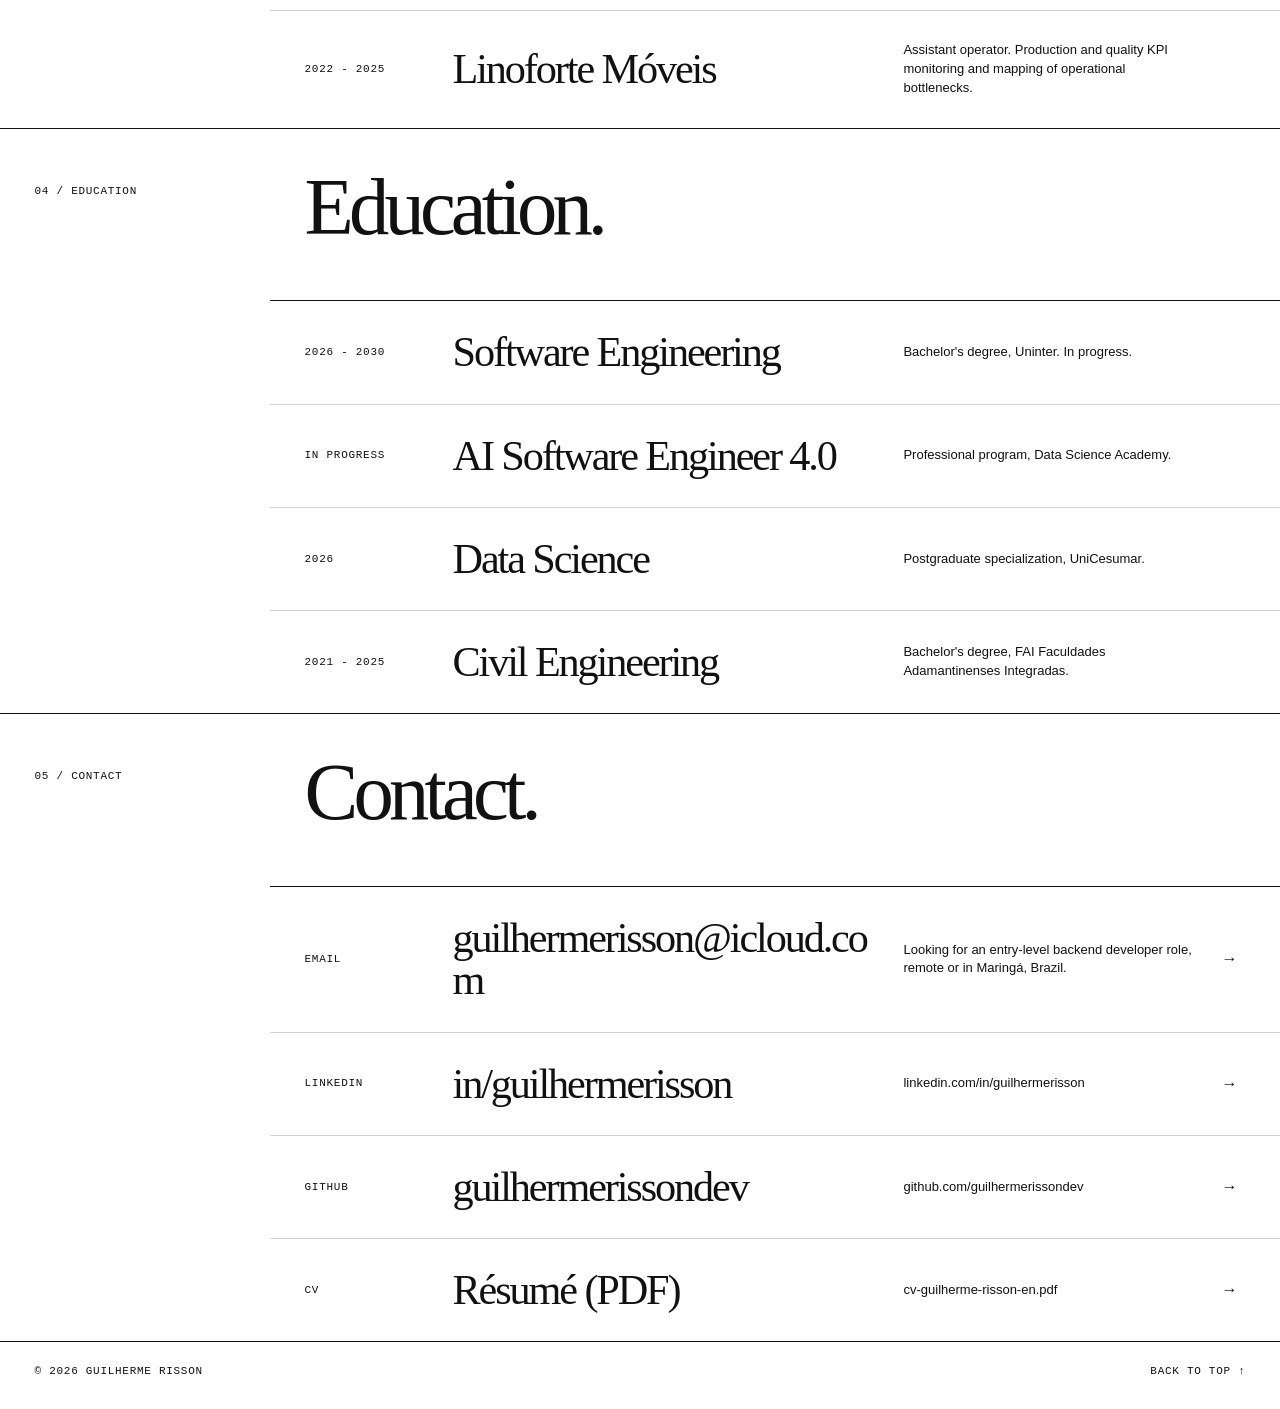
==== commit d0518ff0: "Entrada mais suave para a foto do hero Troca a revelação por recorte por um fade com leve subida, zo" ====
--- a/index.html
+++ b/index.html
@@ -428,7 +428,7 @@
  .js h1 .line > span { display: inline-block; transform: translateY(105%); animation: rise 1s cubic-bezier(.2, .8, .2, 1) forwards; }
  .js h1 .line:nth-child(2) > span { animation-delay: .12s; }
  .js .hero .intro, .js .hero .label { opacity: 0; animation: fade .9s ease .45s forwards; }
- .js .portrait img { clip-path: inset(100% 0 0 0); animation: unveil 1.3s cubic-bezier(.7, 0, .2, 1) .2s forwards; }
+ .js .portrait img { opacity: 0; transform-origin: 50% 100%; animation: unveil 2s cubic-bezier(.33, 1, .68, 1) .3s forwards; }
  .js .reveal { opacity: 0; transform: translateY(28px); transition: opacity .9s ease, transform .9s cubic-bezier(.2, .8, .2, 1); }
  .js .reveal.in { opacity: 1; transform: none; }
  .js .case.reveal .screen { opacity: 0; transform: translateX(40px); transition: opacity 1s ease .15s, transform 1.1s cubic-bezier(.2, .8, .2, 1) .15s, box-shadow .35s ease; }
@@ -437,7 +437,10 @@
  .js .case.reveal.in a.screen:hover { transform: translate(-4px, -4px); }
  @keyframes rise { to { transform: none; } }
  @keyframes fade { to { opacity: 1; } }
- @keyframes unveil { to { clip-path: inset(0 0 0 0); } }
+ @keyframes unveil {
+ from { opacity: 0; transform: translateY(18px) scale(1.035); filter: grayscale(1) contrast(1.15) blur(6px); }
+ to { opacity: 1; transform: none; filter: grayscale(1) contrast(1.15) blur(0); }
+ }
 
  @media (prefers-reduced-motion: reduce) {
  .js h1 .line > span, .js .hero .intro, .js .hero .label, .js .portrait img { animation: none; transform: none; opacity: 1; clip-path: none; }
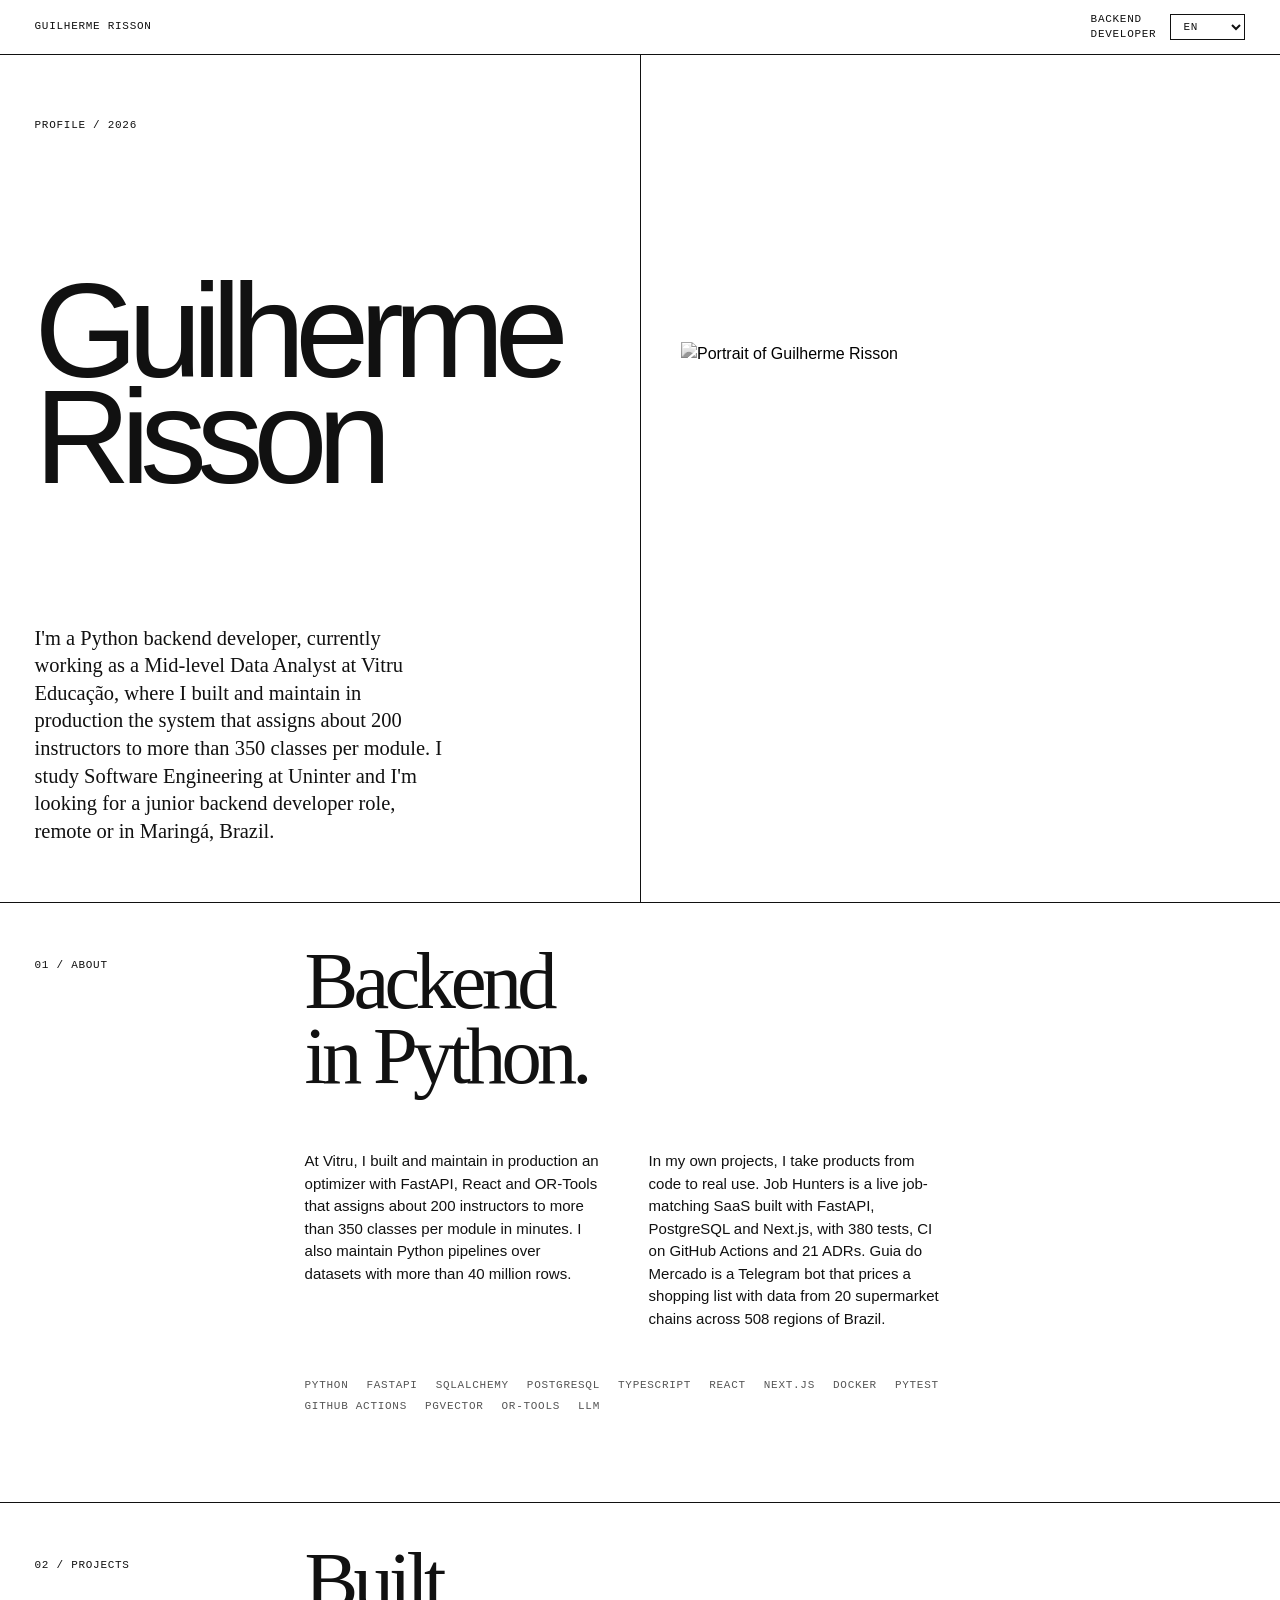
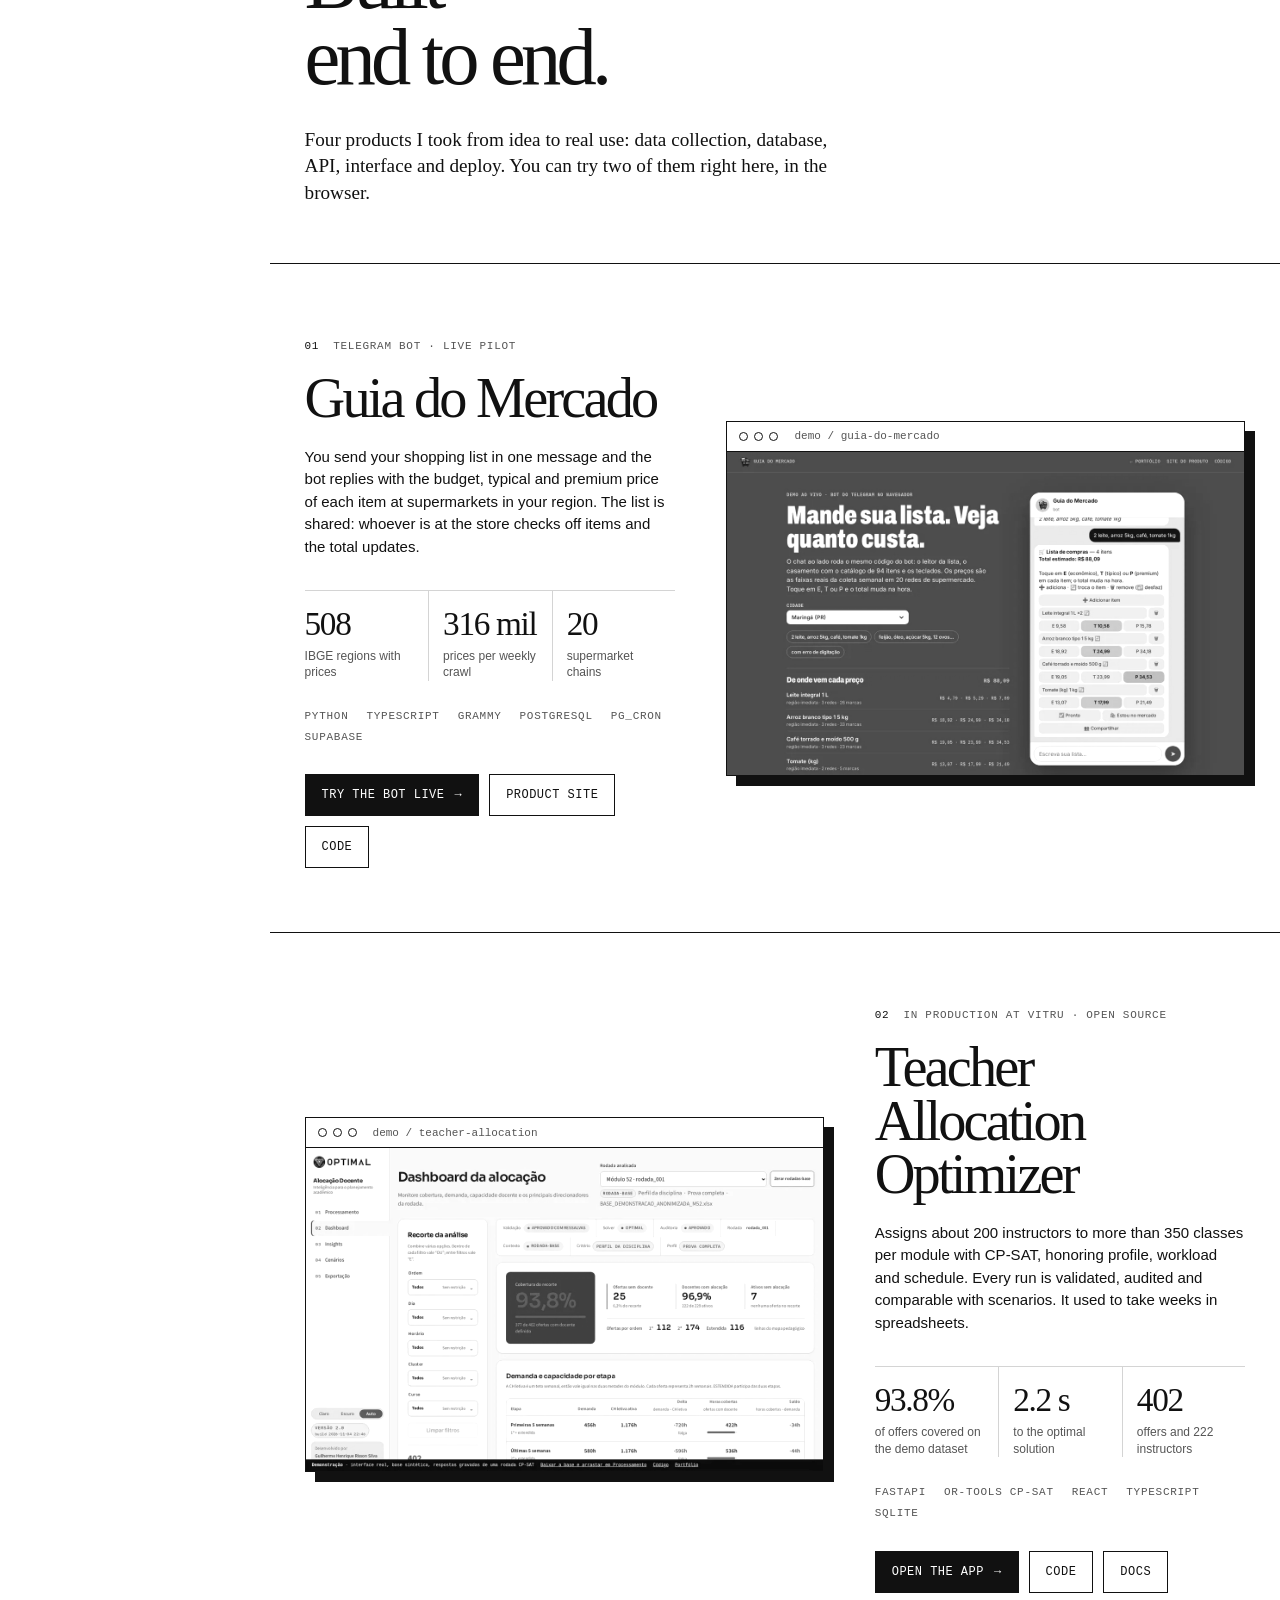
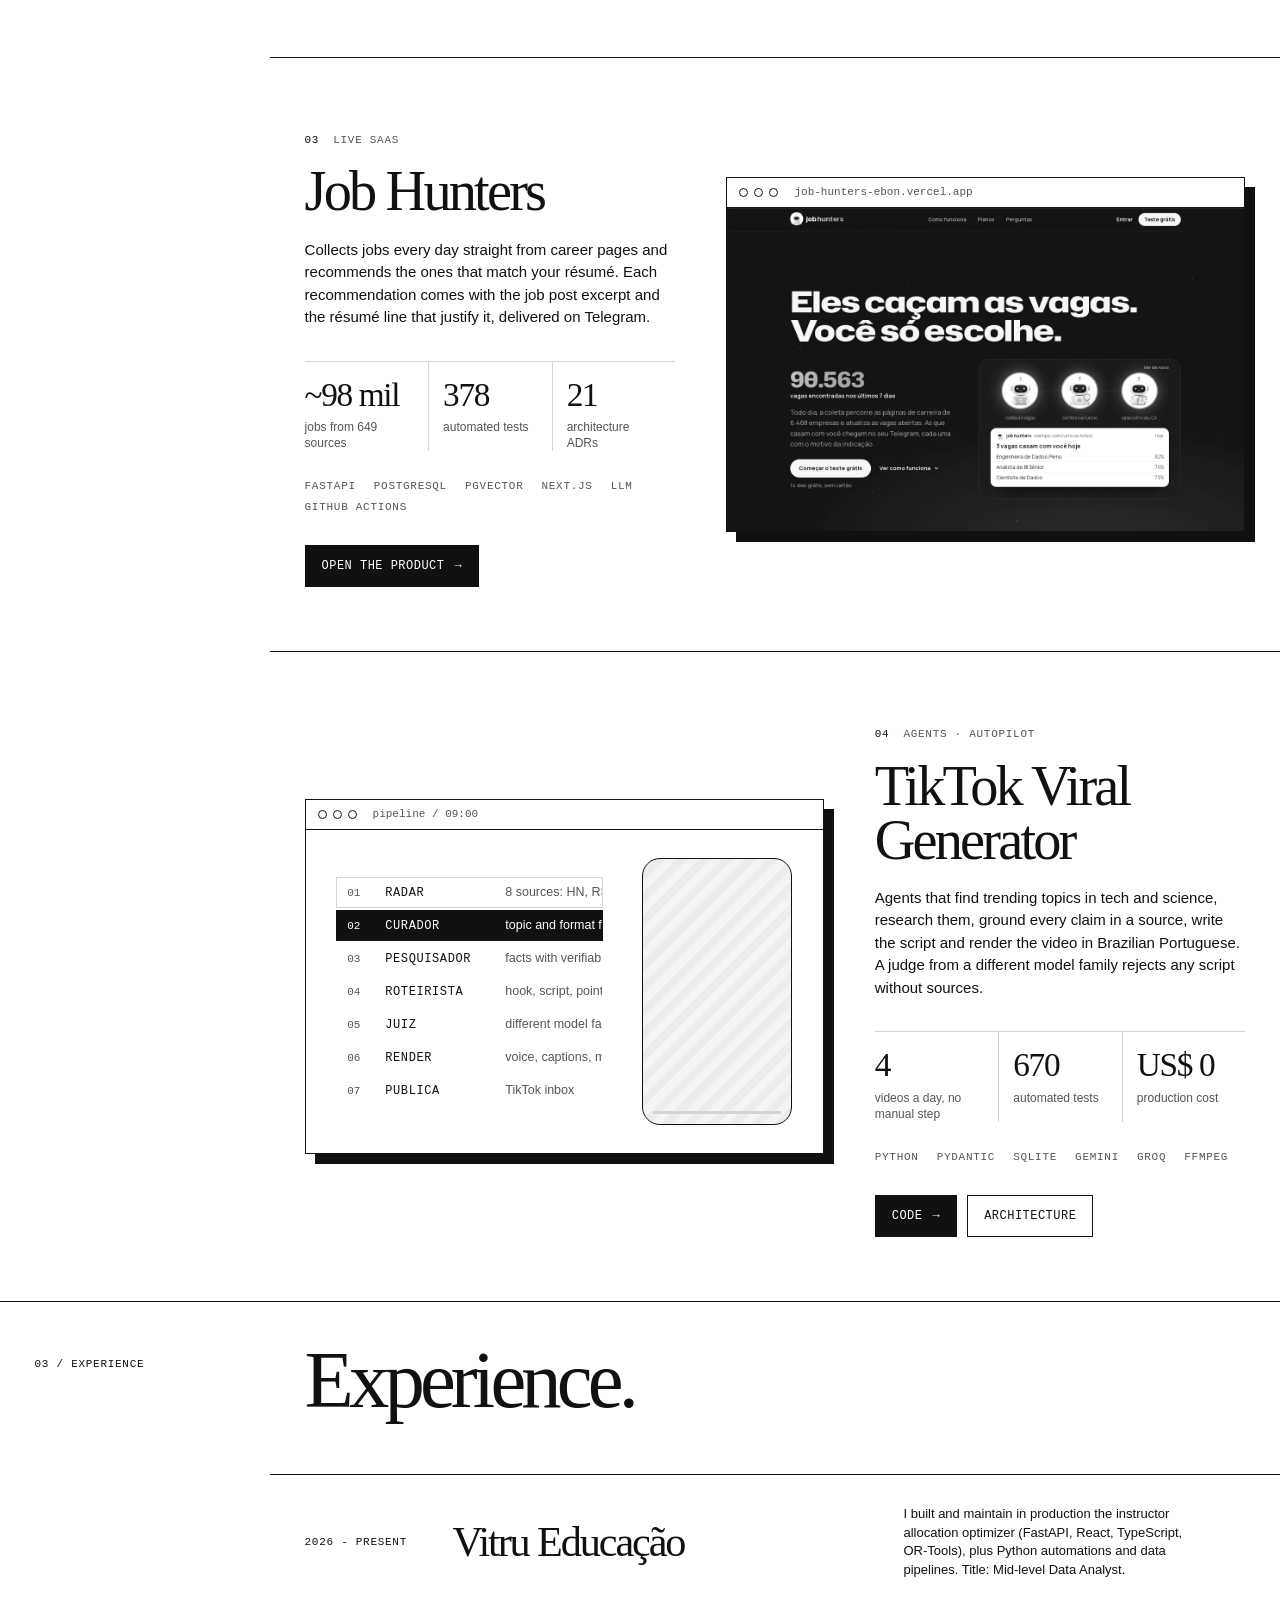
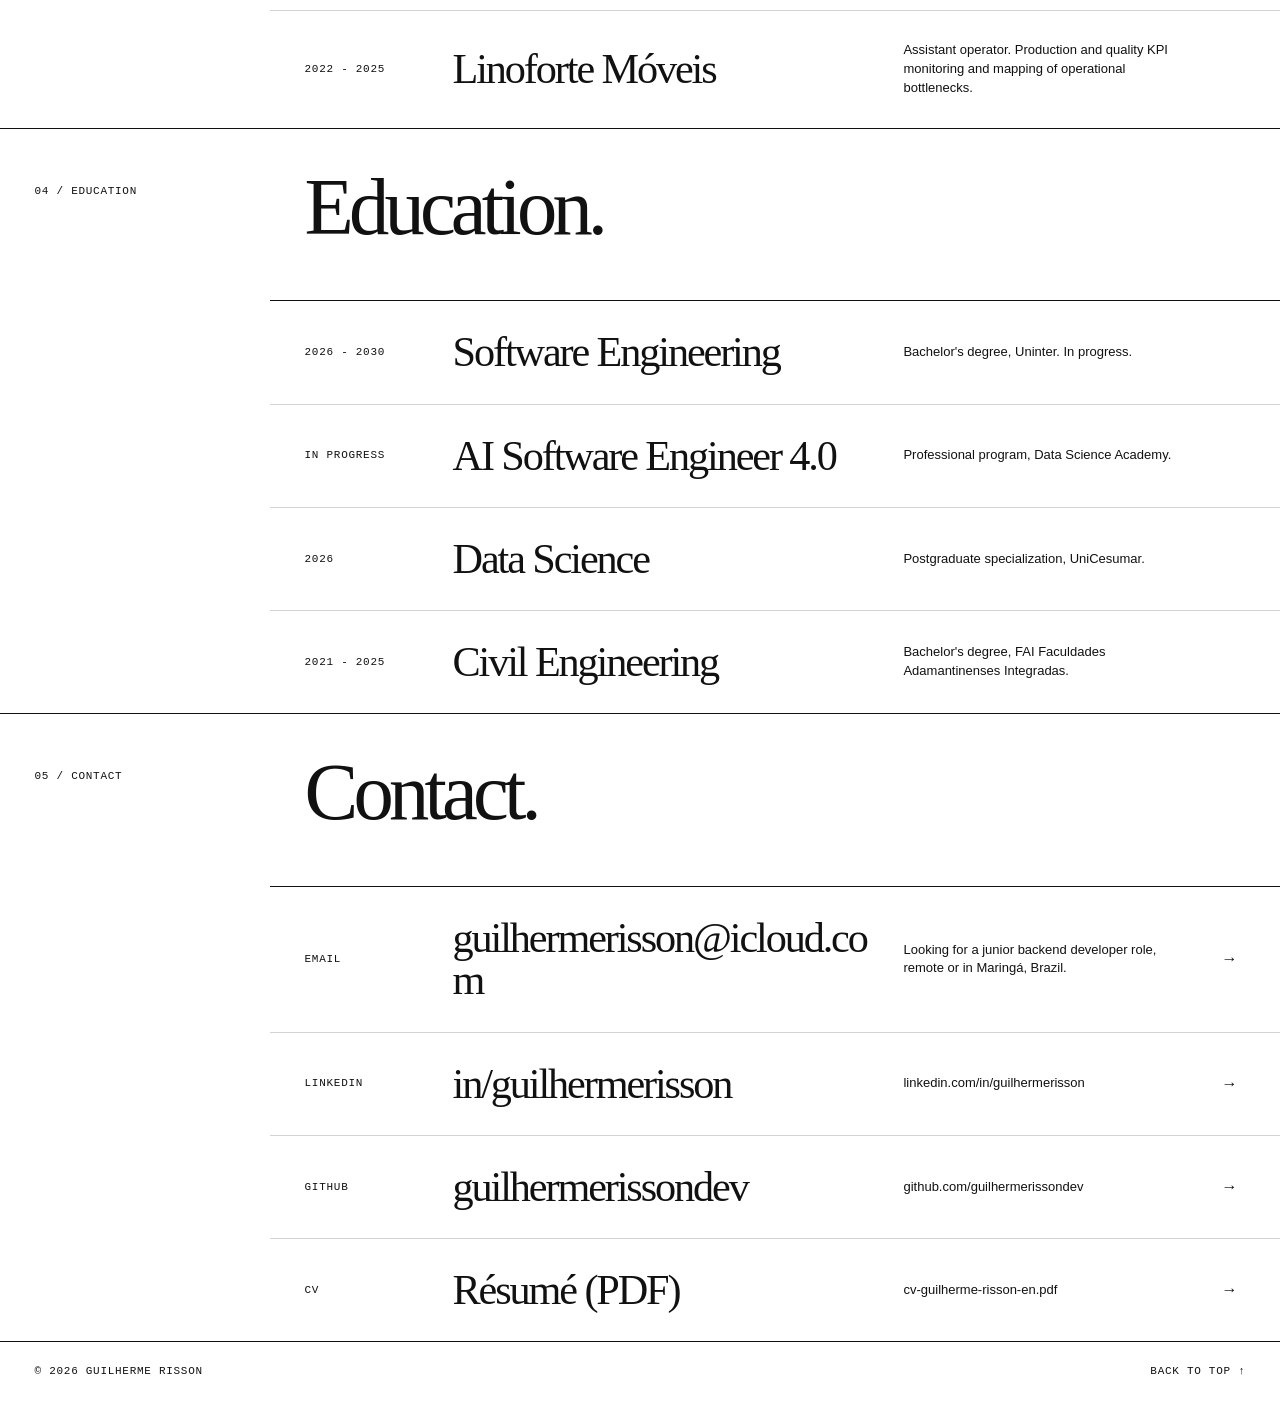
==== commit cd5a9742: "Reescreve a apresentação: dev backend que hoje trabalha como analista Co-Authored-By: Claude Opus 5." ====
--- a/index.html
+++ b/index.html
@@ -487,7 +487,7 @@
  <div class="hero-text">
  <p class="label" data-i18n="hero.label">Perfil / 2026</p>
  <h1><span class="line"><span>Guilherme</span></span><span class="line"><span>Risson</span></span></h1>
- <p class="intro" data-i18n="hero.intro">Desenvolvedor backend em Python. Sou Analista de Dados Pleno na Vitru Educação, onde desenvolvi e mantenho em produção o sistema que distribui cerca de 200 docentes em mais de 350 turmas por módulo. Estudo Engenharia de Software na Uninter e busco vaga júnior de desenvolvedor backend, remota ou em Maringá (PR).</p>
+ <p class="intro" data-i18n="hero.intro">Sou desenvolvedor backend em Python e atualmente trabalho como Analista de Dados Pleno na Vitru Educação, onde desenvolvi e mantenho em produção o sistema que distribui cerca de 200 docentes em mais de 350 turmas por módulo. Estudo Engenharia de Software na Uninter e busco uma vaga de desenvolvedor backend júnior, remota ou em Maringá (PR).</p>
  </div>
  <div class="portrait">
  <img src="guilherme-risson.jpg" width="400" height="400" alt="Retrato de Guilherme Risson" data-i18n-alt="hero.alt">
@@ -689,7 +689,7 @@
  <a class="row" href="mailto:guilhermerisson@icloud.com">
  <span class="label" data-i18n="contact.email">E-mail</span>
  <h3>guilhermerisson@icloud.com</h3>
- <p data-i18n="contact.emailDesc">Busco vaga júnior como desenvolvedor backend, remota ou em Maringá (PR).</p>
+ <p data-i18n="contact.emailDesc">Busco uma vaga de desenvolvedor backend júnior, remota ou em Maringá (PR).</p>
  <span class="arrow" aria-hidden="true">→</span>
  </a>
  <a class="row" href="https://www.linkedin.com/in/guilhermerisson/">
@@ -726,7 +726,7 @@
  en: {
  "top.role": "Backend<br>Developer",
  "hero.label": "Profile / 2026",
- "hero.intro": "Backend developer in Python. I'm a Mid-level Data Analyst at Vitru Educação, where I built and maintain in production the system that assigns about 200 instructors to more than 350 classes per module. I study Software Engineering at Uninter and I'm looking for an entry-level backend developer role, remote or in Maringá, Brazil.",
+ "hero.intro": "I'm a Python backend developer, currently working as a Mid-level Data Analyst at Vitru Educação, where I built and maintain in production the system that assigns about 200 instructors to more than 350 classes per module. I study Software Engineering at Uninter and I'm looking for a junior backend developer role, remote or in Maringá, Brazil.",
  "hero.alt": "Portrait of Guilherme Risson",
  "about.label": "01 / About",
  "about.h2": "Backend<br>in Python.",
@@ -792,7 +792,7 @@
  "contact.label": "05 / Contact",
  "contact.h2": "Contact.",
  "contact.email": "Email",
- "contact.emailDesc": "Looking for an entry-level backend developer role, remote or in Maringá, Brazil.",
+ "contact.emailDesc": "Looking for a junior backend developer role, remote or in Maringá, Brazil.",
  "contact.cv": "Résumé (PDF)",
  "contact.cvFile": "cv-guilherme-risson-en.pdf",
  "footer.top": "Back to top ↑",
@@ -800,7 +800,7 @@
  es: {
  "top.role": "Desarrollador<br>Backend",
  "hero.label": "Perfil / 2026",
- "hero.intro": "Desarrollador backend en Python. Soy Analista de Datos Pleno en Vitru Educação, donde desarrollé y mantengo en producción el sistema que asigna cerca de 200 docentes a más de 350 clases por módulo. Estudio Ingeniería de Software en Uninter y busco un puesto junior de desarrollador backend, remoto o en Maringá, Brasil.",
+ "hero.intro": "Soy desarrollador backend en Python y actualmente trabajo como Analista de Datos Pleno en Vitru Educação, donde desarrollé y mantengo en producción el sistema que asigna cerca de 200 docentes a más de 350 clases por módulo. Estudio Ingeniería de Software en Uninter y busco un puesto de desarrollador backend junior, remoto o en Maringá, Brasil.",
  "hero.alt": "Retrato de Guilherme Risson",
  "about.label": "01 / Sobre mí",
  "about.h2": "Backend<br>en Python.",
@@ -866,7 +866,7 @@
  "contact.label": "05 / Contacto",
  "contact.h2": "Contacto.",
  "contact.email": "Correo",
- "contact.emailDesc": "Busco un puesto junior como desarrollador backend, remoto o en Maringá, Brasil.",
+ "contact.emailDesc": "Busco un puesto de desarrollador backend junior, remoto o en Maringá, Brasil.",
  "contact.cv": "Currículum en PDF (inglés)",
  "contact.cvFile": "cv-guilherme-risson-en.pdf",
  "footer.top": "Volver arriba ↑",
